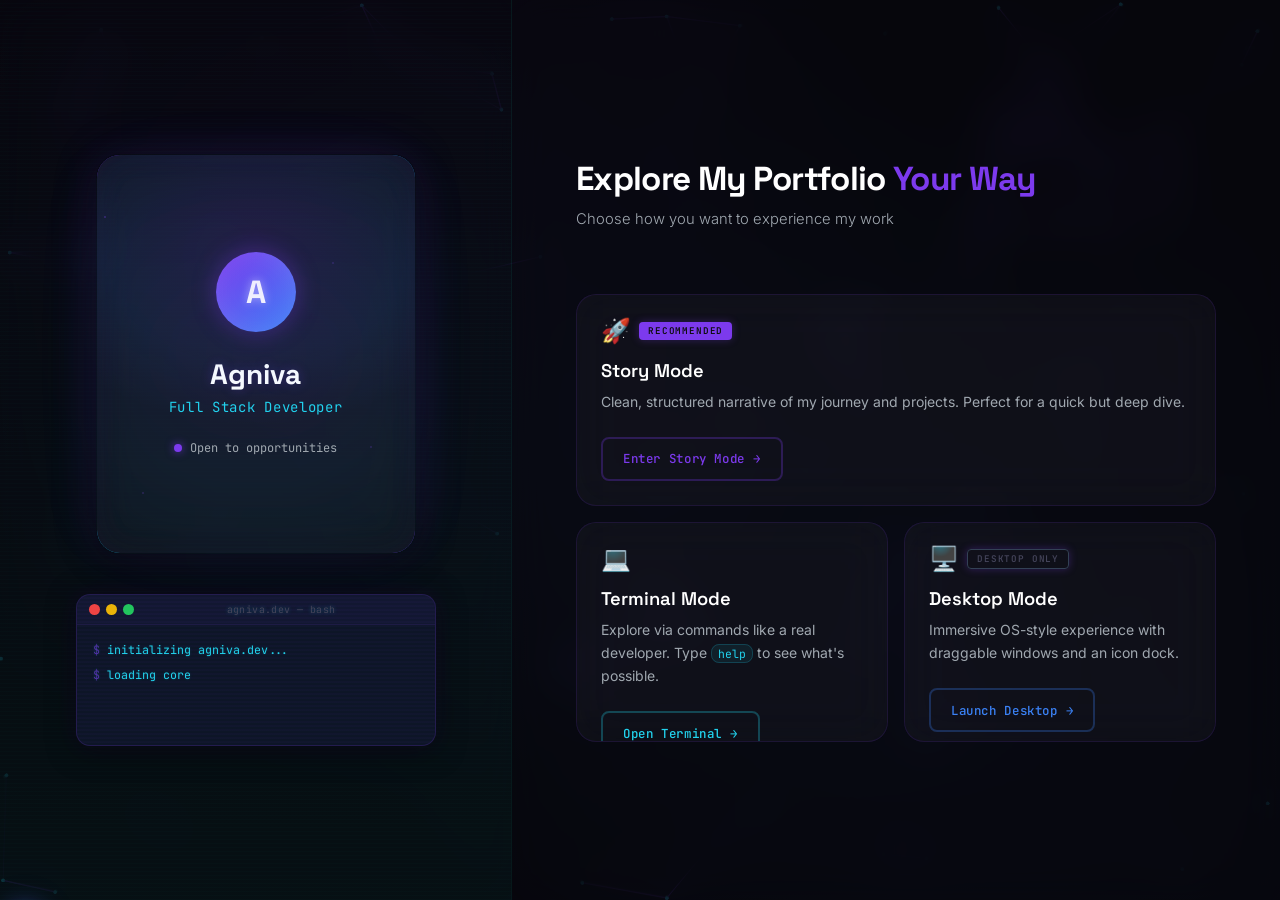
==== index.html @ 2201926d "improvised nexus to v2" ====
<!DOCTYPE html>
<html lang="en">
<head>
  <meta charset="UTF-8" />
  <meta name="viewport" content="width=device-width, initial-scale=1.0" />
  <meta name="description" content="Developer Portfolio — Explore via Story, Terminal, or Desktop mode." />
  <title>Portfolio</title>

  <!-- Google Fonts: Space Grotesk · Inter · JetBrains Mono -->
  <link rel="preconnect" href="https://fonts.googleapis.com" />
  <link rel="preconnect" href="https://fonts.gstatic.com" crossorigin />
  <link
    href="https://fonts.googleapis.com/css2?family=Space+Grotesk:wght@400;500;600;700&family=Inter:wght@300;400;500&family=JetBrains+Mono:wght@300;400;500&display=swap"
    rel="stylesheet"
  />

  <!-- Styles -->
  <link rel="stylesheet" href="style/theme.css" />
  <link rel="stylesheet" href="style/base.css" />

  <!-- Nexus Canvas Styles -->
  <style>
#nexusCanvas {
  position: fixed;
  top: 0;
  left: 0;
  width: 100%;
  height: 100%;

  z-index: 0;
  pointer-events: none;

  opacity: 0.8;
}
    /* Ensure content sits above canvas */
    .split-layout {
      position: relative;
      z-index: 1;
    }
    
    .mode-overlay {
      position: fixed;
      z-index: 9000;
    }
  </style>
</head>
<body>

  <!-- Nexus Particle Network Background -->
  <canvas id="nexusCanvas" aria-hidden="true"></canvas>

  <!-- ================================================
       MAIN SPLIT LAYOUT
       ================================================ -->
  <main class="split-layout" id="landingPage">

    <!-- ============================================
         LEFT PANEL — Identity System
         ============================================ -->
    <section class="panel panel--left" aria-label="Developer identity panel">

      <!-- CRT scan-line overlay -->
      <div class="scan-line" aria-hidden="true"></div>

      <!-- ── Quantum Identity Badge ─────────────── -->
      <div class="quantum-badge-container" id="identityBadgeContainer">
        <div class="energy-aura" aria-hidden="true"></div>
        <div class="quantum-particles" aria-hidden="true">
          <div class="particle"></div>
          <div class="particle"></div>
          <div class="particle"></div>
          <div class="particle"></div>
        </div>
        
        <article class="quantum-badge" id="identityBadge" aria-label="Agniva — AI Developer identity">
          <!-- Front side of badge -->
          <div class="badge-face badge-face--front" id="badgeFront">
            <!-- Avatar/Initials -->
            <div class="badge-avatar">
              <span class="avatar-text">A</span>
            </div>
            
            <!-- Name and Role -->
            <div class="badge-identity">
              <h1 class="badge-name" id="badgeName">Agniva</h1>
              <p class="badge-role">AI Developer</p>
            </div>
            
            <!-- Status -->
            <div class="badge-status">
              <span class="status-dot" aria-hidden="true"></span>
              <span class="status-text" id="badgeStatus">Open to opportunities</span>
            </div>
          </div>
          
          <!-- Back side of badge -->
          <div class="badge-face badge-face--back" id="badgeBack">
            <div class="badge-stats">
              <div class="stat-item">
                <span class="stat-label">Projects</span>
                <span class="stat-value">3+</span>
              </div>
              <div class="stat-item">
                <span class="stat-label">Skills</span>
                <span class="stat-value">AI / Web / Systems</span>
              </div>
              <div class="stat-item">
                <span class="stat-label">Mode</span>
                <span class="stat-value">Adaptive</span>
              </div>
            </div>
          </div>
        </article>
      </div>

      <!-- ── Terminal Boot Sequence ─────────────── -->
      <div
        class="terminal-boot"
        id="terminalBoot"
        role="log"
        aria-label="System initialization sequence"
        aria-live="polite"
      >
        <div class="terminal-header" aria-hidden="true">
          <span class="term-dot term-dot--red"></span>
          <span class="term-dot term-dot--yellow"></span>
          <span class="term-dot term-dot--green"></span>
          <span class="term-title" id="termTitle">dev.dev — bash</span>
        </div>
        <div class="terminal-body" id="terminalBody"></div>
      </div>

    </section><!-- /.panel--left -->


    <!-- ============================================
         RIGHT PANEL — Mode Selection
         ============================================ -->
    <section class="panel panel--right" aria-label="Portfolio mode selection">

      <div class="mode-panel">

        <!-- Header -->
        <header class="mode-header">
          <h2 class="mode-heading">
            Explore My Portfolio <em class="accent">Your Way</em>
          </h2>
          <p class="mode-subtext">Choose how you want to experience my work</p>
        </header>

        <!-- ── Mode Cards ──────────────────────── -->
        <div class="mode-cards" role="group" aria-label="Portfolio experience modes">

          <!-- STORY MODE -->
          <article
            class="mode-card mode-card--story"
            id="cardStory"
            data-mode="story"
            tabindex="0"
            role="button"
            aria-label="Story Mode — Recommended"
          >
            <div class="card-glow"  aria-hidden="true"></div>
            <div class="card-sweep" aria-hidden="true"></div>
            <div class="card-content">
              <div class="card-top">
                <span class="card-icon" aria-hidden="true">🚀</span>
                <span class="card-badge">Recommended</span>
              </div>
              <h3 class="card-title">Story Mode</h3>
              <p class="card-desc">
                Clean, structured narrative of my journey and projects.
                Perfect for a quick but deep dive.
              </p>
              <button
                class="card-cta"
                onclick="switchMode('story')"
                aria-label="Enter Story Mode"
              >
                Enter Story Mode
                <span class="cta-arrow" aria-hidden="true">→</span>
              </button>
            </div>
          </article>

          <!-- TERMINAL MODE -->
          <article
            class="mode-card mode-card--terminal"
            id="cardTerminal"
            data-mode="terminal"
            tabindex="0"
            role="button"
            aria-label="Terminal Mode"
          >
            <div class="card-glow"  aria-hidden="true"></div>
            <div class="card-sweep" aria-hidden="true"></div>
            <div class="card-content">
              <div class="card-top">
                <span class="card-icon" aria-hidden="true">💻</span>
              </div>
              <h3 class="card-title">Terminal Mode</h3>
              <p class="card-desc">
                Explore via commands like a real developer.
                Type <code>help</code> to see what's possible.
              </p>
              <button
                class="card-cta"
                onclick="switchMode('terminal')"
                aria-label="Open Terminal Mode"
              >
                Open Terminal
                <span class="cta-arrow" aria-hidden="true">→</span>
              </button>
            </div>
          </article>

          <!-- DESKTOP MODE -->
          <article
            class="mode-card mode-card--desktop"
            id="cardDesktop"
            data-mode="desktop"
            tabindex="0"
            role="button"
            aria-label="Desktop Mode — large screens only"
          >
            <div class="card-glow"  aria-hidden="true"></div>
            <div class="card-sweep" aria-hidden="true"></div>
            <div class="card-content">
              <div class="card-top">
                <span class="card-icon" aria-hidden="true">🖥️</span>
                <span class="card-badge card-badge--muted">Desktop Only</span>
              </div>
              <h3 class="card-title">Desktop Mode</h3>
              <p class="card-desc">
                Immersive OS-style experience with draggable windows
                and an icon dock.
              </p>
              <button
                class="card-cta"
                onclick="switchMode('desktop')"
                aria-label="Launch Desktop Mode — requires a large screen"
              >
                Launch Desktop
                <span class="cta-arrow" aria-hidden="true">→</span>
              </button>
            </div>
          </article>

        </div><!-- /.mode-cards -->

      </div><!-- /.mode-panel -->

    </section><!-- /.panel--right -->

  </main><!-- /.split-layout -->


  <!-- ================================================
       MODE TRANSITION OVERLAY
       ================================================ -->
  <div class="mode-overlay" id="modeOverlay" aria-hidden="true" role="status">
    <p class="mode-overlay__text" id="modeOverlayText"></p>
    <span class="mode-overlay__cursor" aria-hidden="true"></span>
  </div>


  <script src="js/main.js" type="module"></script>
  <script src="js/quantum-interactions.js"></script>
  <script src="js/nexus-background.js"></script>
</body>
</html>
---- style/theme.css ----
/* =============================================================
   THEME.CSS — CSS Custom Properties (Design Tokens)
   ============================================================= */

:root {

  /* ── Colors ─────────────────────────────────────────────── */
  --clr-bg:            #0d0d0d;
  --clr-bg-panel-l:    #0f0f0f;
  --clr-bg-panel-r:    #0d0d0d;
  --clr-bg-card:       rgba(255, 255, 255, 0.03);
  --clr-bg-card-hover: rgba(255, 255, 255, 0.06);
  --clr-bg-terminal:   rgba(0, 0, 0, 0.72);

  /* Accent – violet-blue-cyan theme */
  --clr-accent:        #7C3AED;
  --clr-accent-dim:    rgba(124, 58, 237, 0.55);
  --clr-accent-glow:   rgba(124, 58, 237, 0.10);
  --clr-accent-blue:   #3B82F6;
  --clr-accent-cyan:   #22D3EE;

  /* Status violet */
  --clr-status:        #7C3AED;
  --clr-status-glow:   rgba(124, 58, 237, 0.70);

  /* Borders */
  --clr-border:        rgba(124, 58, 237, 0.13);
  --clr-border-hover:  rgba(124, 58, 237, 0.45);
  --clr-border-active: rgba(124, 58, 237, 0.85);
  --clr-border-muted:  rgba(255, 255, 255, 0.09);

  /* Text */
  --clr-text-primary:   #f0f0f0;
  --clr-text-secondary: #7a7a8c;
  --clr-text-muted:     #44445a;
  --clr-text-terminal:  #22D3EE;

  /* ── Typography ─────────────────────────────────────────── */
  --font-heading: 'Space Grotesk', sans-serif;
  --font-body:    'Inter', sans-serif;
  --font-mono:    'JetBrains Mono', monospace;

  /* ── Spacing scale ──────────────────────────────────────── */
  --sp-2xs: 0.25rem;   /*  4px */
  --sp-xs:  0.375rem;  /*  6px */
  --sp-sm:  0.5rem;    /*  8px */
  --sp-md:  1rem;      /* 16px */
  --sp-lg:  1.5rem;    /* 24px */
  --sp-xl:  2rem;      /* 32px */
  --sp-2xl: 3rem;      /* 48px */

  /* ── Radius ─────────────────────────────────────────────── */
  --r-sm:  6px;
  --r-md:  12px;
  --r-lg:  18px;
  --r-xl:  26px;

  /* ── Transitions ────────────────────────────────────────── */
  --tr-fast:   150ms ease;
  --tr-base:   250ms ease;
  --tr-slow:   400ms ease-out;

  /* ── Glass (backdrop-filter card) ──────────────────────── */
  --glass-bg:     rgba(255, 255, 255, 0.035);
  --glass-blur:   blur(18px);
  --glass-border: 1px solid var(--clr-border);
  --glass-shadow: 0 8px 36px rgba(0, 0, 0, 0.45);

  /* ── Glow shadows ───────────────────────────────────────── */
  --glow-sm:    0 0 14px rgba(124, 58, 237, 0.18);
  --glow-md:    0 0 28px rgba(124, 58, 237, 0.22);
  --glow-lg:    0 0 48px rgba(124, 58, 237, 0.30);
  --glow-card:  0 8px 36px rgba(0, 0, 0, 0.55),
                0 0 24px rgba(124, 58, 237, 0.12);
}
---- style/base.css ----
/* =============================================================
   BASE.CSS — Reset · Layout · Components · Animations
   ============================================================= */


/* ── 1. Reset ────────────────────────────────────────────────── */
*, *::before, *::after {
  box-sizing: border-box;
  margin: 0;
  padding: 0;
  /* Modern Cinematic Palette - Violet-Blue-Cyan */
  --clr-bg: #0a0e1a;
  --clr-violet: #7C3AED;
  --clr-blue: #3B82F6;
  --clr-cyan: #22D3EE;
  --clr-purple: #8B5CF6;
  --clr-orange: #f59e0b;
  --clr-text-primary: #fff;
  --clr-text-secondary: #a0a8b0;
  --clr-accent: var(--clr-violet);
  --clr-accent-blue: var(--clr-blue);
  --clr-accent-cyan: var(--clr-cyan);
  --clr-accent-purple: var(--clr-purple);
  --clr-accent-orange: var(--clr-orange);
  --clr-bg-panel-l: #0f172a;
  --clr-bg-panel-r: #0e1724;
  --clr-bg-card: #1e293b;
  --clr-bg-card-hover: #334155;
  --clr-border: rgba(124,58,237,0.13);
  --clr-border-hover: var(--clr-violet);
  --clr-border-active: var(--clr-blue);
  --clr-border-muted: #334155;
  --glass-bg: rgba(30,41,59,0.82);
  --glass-blur: blur(18px);
  --glass-shadow: 0 4px 32px rgba(0,0,0,0.32);
  --glow-card: 0 0 24px var(--clr-violet, #7C3AED);
  --glow-lg: 0 0 48px var(--clr-blue, #3B82F6);
  --sp-xl: 2.5rem;
  --sp-2xl: 4rem;
  --sp-lg: 1.5rem;
  --sp-md: 1rem;
  --sp-sm: 0.5rem;
  --r-xl: 32px;
  --r-lg: 22px;
  --r-md: 14px;
  --r-sm: 8px;
  --tr-base: 0.38s cubic-bezier(.77,0,.18,1);
  --tr-fast: 0.22s cubic-bezier(.77,0,.18,1);
  --tr-slow: 0.55s cubic-bezier(.77,0,.18,1);
}

html {
  font-size: 16px;
  scroll-behavior: smooth;
}

body {
  font-family: var(--font-body);
  background: #050505;
  color: var(--clr-text-primary);
  min-height: 100vh;
  overflow-y: auto;
  position: relative;
}

body::after {
  /* Subtle radial glow spots - violet and blue */
  content: '';
  position: fixed;
  inset: 0;
  z-index: 0;
  pointer-events: none;
  background:
    radial-gradient(circle at 25% 25%, rgba(124, 58, 237, 0.08) 0%, transparent 50%),
    radial-gradient(circle at 75% 75%, rgba(59, 130, 246, 0.06) 0%, transparent 50%),
    radial-gradient(circle at 50% 50%, rgba(34, 211, 238, 0.04) 0%, transparent 60%);
  opacity: 1;
}

@keyframes bg-blobs-move {
  0%   { background-position: 30% 70%, 80% 20%, 60% 90%; }
  100% { background-position: 40% 60%, 70% 30%, 50% 80%; }
}

#nexusCanvas {
  position: fixed;
  top: 0;
  left: 0;
  width: 100%;
  height: 100%;
  
  z-index: -1;   /* 🔥 THIS IS THE FIX */
  pointer-events: none;
}
    /* Microinteractions: glow/underline sweep */
/* Microinteractions: glow/underline sweep */
a, .card-cta, button, .project-card, .timeline-card, .tech-chip, .skill-item {
  transition: box-shadow var(--tr-base), transform var(--tr-base), border-color var(--tr-base), background var(--tr-base), color var(--tr-base), text-decoration-color var(--tr-base);
}
a, .card-cta {
  position: relative;
  overflow: hidden;
}
a::after, .card-cta::after {
  content: '';
  position: absolute;
  left: 0; bottom: 0; width: 100%; height: 2px;
  background: linear-gradient(90deg, var(--clr-violet), var(--clr-blue), var(--clr-cyan));
  transform: scaleX(0);
  transition: transform var(--tr-fast);
}
a:hover::after, .card-cta:hover::after {
  transform: scaleX(1);
}

/* Skills grid and chip (user request) */
.skills-grid {
  display: flex;
  flex-wrap: wrap;
  gap: 10px;
  max-height: 45vh;
  overflow: hidden;
}
.skill-chip {
  padding: 6px 12px;
  border-radius: 999px;
  background: rgba(124,58,237,0.08);
  border: 1px solid rgba(124,58,237,0.2);
  font-size: 12px;
  transition: all 0.3s ease;
}
.skill-chip:hover {
  background: rgba(124,58,237,0.2);
  transform: translateY(-2px);
}
body::before {
  content: '';
  position: fixed;
  inset: 0;
  z-index: 0;
  pointer-events: none;
  background-image: url("data:image/svg+xml,%3Csvg xmlns='http://www.w3.org/2000/svg' width='200' height='200'%3E%3Cfilter id='n'%3E%3CfeTurbulence type='fractalNoise' baseFrequency='0.75' numOctaves='4' stitchTiles='stitch'/%3E%3C/filter%3E%3Crect width='200' height='200' filter='url(%23n)' opacity='1'/%3E%3C/svg%3E");
  opacity: 0.02;
  background-size: 180px 180px;
}

button {
  font-family: inherit;
  cursor: pointer;
  border: none;
  background: none;
}

code {
  font-family: var(--font-mono);
}


/* ── 2. Split Layout ─────────────────────────────────────────── */
.split-layout {
  display: flex;
  width: 100vw;
  height: 100vh;
  overflow: hidden;

  /* Page-load fade-in */
  opacity: 0;
  animation: anim-layout-in var(--tr-slow) forwards 0.05s;
}

/* ── Shared panel base ── */
.panel {
  position: relative;
  overflow: hidden;
}


/* ── 3. LEFT PANEL ───────────────────────────────────────────── */
.panel--left {
  width: 40%;
  min-width: 300px;
  background: var(--clr-bg-panel-l);
  border-right: 1px solid rgba(0, 255, 204, 0.07);

  /* Layered depth: mid-glow + edge accent + subtle floor */
  background-image:
    radial-gradient(ellipse 80% 55% at 50% 0%,
      rgba(0, 255, 204, 0.055) 0%,
      transparent 65%),
    radial-gradient(ellipse 50% 35% at 10% 100%,
      rgba(0, 229, 255, 0.035) 0%,
      transparent 60%),
    radial-gradient(ellipse 40% 30% at 90% 55%,
      rgba(0, 255, 136, 0.025) 0%,
      transparent 55%);

  display: flex;
  flex-direction: column;
  justify-content: center;
  align-items: center;
  gap: var(--sp-xl);
  padding: var(--sp-xl);

  /* 3D perspective context for card tilt */
  perspective: 900px;

  /* Slide-up on load */
  transform: translateY(16px);
  animation:
    anim-layout-in var(--tr-slow) forwards 0.05s,
    anim-panel-up  0.5s ease-out forwards 0.1s;
}


/* ── 4. Scan-line effect ──────────────────────────────────────── */
.scan-line {
  position: absolute;
  inset: 0;
  pointer-events: none;
  z-index: 0;
  /* Static fine horizontal lines */
  background: repeating-linear-gradient(
    to bottom,
    transparent            0px,
    transparent            3px,
    rgba(0,255,204,0.012)  3px,
    rgba(0,255,204,0.012)  4px
  );
  /* A single bright sweep line */
  background-image:
    repeating-linear-gradient(
      to bottom,
      transparent 0px,
      transparent 3px,
      rgba(0,255,204,0.012) 3px,
      rgba(0,255,204,0.012) 4px
    ),
    linear-gradient(
      to bottom,
      transparent 0%,
      rgba(0, 255, 204, 0.04) 50%,
      transparent 100%
    );
  background-size: 100% 4px, 100% 200%;
  animation: anim-scan 7s linear infinite;
}


/* ── 5. Quantum Identity Badge ────────────────────────────────────── */
.quantum-badge-container {
  position: relative;
  z-index: 1;
  width: 100%;
  max-width: 320px;
  height: 400px;
  perspective: 1000px;
  
  /* Smooth floating motion */
  animation: quantum-float 8s ease-in-out infinite;
}

@keyframes quantum-float {
  0%, 100% { 
    transform: translateY(0px) rotateZ(0deg); 
  }
  25% { 
    transform: translateY(-12px) rotateZ(1deg); 
  }
  75% { 
    transform: translateY(-8px) rotateZ(-1deg); 
  }
}

.quantum-badge {
  position: relative;
  width: 100%;
  height: 100%;
  transform-style: preserve-3d;
  transition: transform 0.4s cubic-bezier(0.4, 0, 0.2, 1);
  cursor: pointer;
}

.quantum-badge:hover {
  transform: translateY(-6px) scale(1.03);
}

.quantum-badge.flipped {
  transform: rotateY(180deg);
}

/* Energy aura effect */
.energy-aura {
  position: absolute;
  inset: -20px;
  border-radius: inherit;
  background: radial-gradient(
    ellipse 120% 80% at 50% 50%,
    rgba(124, 58, 237, 0.08) 0%,
    rgba(59, 130, 246, 0.05) 40%,
    transparent 70%
  );
  pointer-events: none;
  animation: aura-pulse 4s ease-in-out infinite;
  filter: blur(20px);
}

@keyframes aura-pulse {
  0%, 100% { opacity: 0.6; transform: scale(1); }
  50% { opacity: 1; transform: scale(1.05); }
}

/* Floating particles */
.quantum-particles {
  position: absolute;
  inset: -30px;
  pointer-events: none;
  overflow: visible;
}

.particle {
  position: absolute;
  width: 2px;
  height: 2px;
  background: rgba(124, 58, 237, 0.6);
  border-radius: 50%;
  animation: orbit 20s linear infinite;
}

.particle:nth-child(1) { top: 20%; left: 10%; animation-delay: 0s; }
.particle:nth-child(2) { top: 70%; left: 80%; animation-delay: 5s; }
.particle:nth-child(3) { top: 30%; left: 70%; animation-delay: 10s; }
.particle:nth-child(4) { top: 80%; left: 20%; animation-delay: 15s; }

@keyframes orbit {
  0% { transform: rotate(0deg) translateX(40px) rotate(0deg); }
  100% { transform: rotate(360deg) translateX(40px) rotate(-360deg); }
}

/* Badge faces */
.badge-face {
  position: absolute;
  width: 100%;
  height: 100%;
  backface-visibility: hidden;
  border-radius: 24px;
  background: rgba(255, 255, 255, 0.03);
  backdrop-filter: blur(20px);
  -webkit-backdrop-filter: blur(20px);
  border: 1px solid transparent;
  background-clip: padding-box;
  box-shadow: 
    0 8px 32px rgba(0, 0, 0, 0.4),
    0 0 48px rgba(124, 58, 237, 0.15),
    inset 0 0 32px rgba(124, 58, 237, 0.05);
  display: flex;
  flex-direction: column;
  align-items: center;
  justify-content: center;
  padding: var(--sp-xl);
  overflow: hidden;
}

.badge-face--back {
  transform: rotateY(180deg);
}

/* Gradient border effect */
.badge-face::before {
  content: '';
  position: absolute;
  inset: -1px;
  border-radius: inherit;
  padding: 1px;
  background: linear-gradient(
    135deg,
    var(--clr-violet),
    var(--clr-blue),
    var(--clr-cyan),
    var(--clr-violet)
  );
  -webkit-mask: linear-gradient(#fff 0 0) content-box, linear-gradient(#fff 0 0);
  -webkit-mask-composite: xor;
  mask: linear-gradient(#fff 0 0) content-box, linear-gradient(#fff 0 0);
  mask-composite: exclude;
  opacity: 0.8;
}

/* Soft inner gradient glow */
.badge-face::after {
  content: '';
  position: absolute;
  inset: 0;
  border-radius: inherit;
  background: radial-gradient(
    ellipse 100% 60% at 50% 20%,
    rgba(124, 58, 237, 0.12) 0%,
    rgba(59, 130, 246, 0.08) 50%,
    transparent 80%
  );
  pointer-events: none;
}

/* Avatar */
.badge-avatar {
  width: 80px;
  height: 80px;
  border-radius: 50%;
  background: linear-gradient(
    135deg,
    var(--clr-violet),
    var(--clr-blue)
  );
  display: flex;
  align-items: center;
  justify-content: center;
  margin-bottom: var(--sp-lg);
  box-shadow: 
    0 0 24px rgba(124, 58, 237, 0.4),
    inset 0 0 24px rgba(255, 255, 255, 0.1);
}

.avatar-text {
  font-family: var(--font-heading);
  font-size: 2rem;
  font-weight: 700;
  color: white;
  text-shadow: 0 0 8px rgba(255, 255, 255, 0.5);
}

/* Identity info */
.badge-identity {
  text-align: center;
  margin-bottom: var(--sp-lg);
}

.badge-name {
  font-family: var(--font-heading);
  font-size: 1.75rem;
  font-weight: 700;
  color: var(--clr-text-primary);
  margin-bottom: var(--sp-xs);
  text-shadow: 0 0 12px rgba(124, 58, 237, 0.3);
}

.badge-role {
  font-family: var(--font-mono);
  font-size: 0.875rem;
  color: var(--clr-accent-cyan);
  letter-spacing: 0.05em;
}

/* Status */
.badge-status {
  display: flex;
  align-items: center;
  gap: var(--sp-sm);
  font-family: var(--font-mono);
  font-size: 0.75rem;
  color: var(--clr-text-secondary);
}

.badge-status .status-dot {
  width: 8px;
  height: 8px;
  border-radius: 50%;
  background: var(--clr-status);
  box-shadow: 0 0 8px var(--clr-status-glow);
  animation: anim-pulse 2.2s ease-in-out infinite;
  flex-shrink: 0;
}

/* Back side stats */
.badge-stats {
  width: 100%;
  display: flex;
  flex-direction: column;
  gap: var(--sp-lg);
}

.stat-item {
  display: flex;
  justify-content: space-between;
  align-items: center;
  padding: var(--sp-sm) var(--sp-md);
  background: rgba(124, 58, 237, 0.05);
  border-radius: var(--r-md);
  border: 1px solid rgba(124, 58, 237, 0.1);
}

.stat-label {
  font-family: var(--font-mono);
  font-size: 0.75rem;
  color: var(--clr-text-secondary);
  text-transform: uppercase;
  letter-spacing: 0.05em;
}

.stat-value {
  font-family: var(--font-heading);
  font-size: 0.875rem;
  font-weight: 600;
  color: var(--clr-accent-cyan);
}


/* ── 6. Terminal Boot ─────────────────────────────────────────── */
.terminal-boot {
  position: relative;
  z-index: 1;
  width: 100%;
  max-width: 360px;
  background: rgba(15, 23, 42, 0.9);
  backdrop-filter: blur(12px);
  -webkit-backdrop-filter: blur(12px);
  border: 1px solid rgba(124, 58, 237, 0.2);
  border-radius: var(--r-md);
  overflow: hidden;
  box-shadow: 
    0 4px 28px rgba(0, 0, 0, 0.55),
    0 0 24px rgba(124, 58, 237, 0.1);

  /* Delayed appearance */
  opacity: 0;
  animation: anim-fade-up 0.35s ease forwards 0.85s;
}

/* Scanline overlay effect */
.terminal-boot::before {
  content: '';
  position: absolute;
  inset: 0;
  pointer-events: none;
  background: repeating-linear-gradient(
    to bottom,
    transparent 0px,
    transparent 2px,
    rgba(124, 58, 237, 0.03) 2px,
    rgba(124, 58, 237, 0.03) 4px
  );
  z-index: 1;
}

/* macOS-style title bar */
.terminal-header {
  display: flex;
  align-items: center;
  gap: 6px;
  padding: 8px 12px;
  background: rgba(124, 58, 237, 0.05);
  border-bottom: 1px solid rgba(124, 58, 237, 0.1);
  position: relative;
  z-index: 2;
}

.term-dot {
  width: 11px;
  height: 11px;
  border-radius: 50%;
  flex-shrink: 0;
}

.term-dot--red    { background: #ef4444; }
.term-dot--yellow { background: #eab308; }
.term-dot--green  { background: #22c55e; }

.term-title {
  margin-left: auto;
  margin-right: auto;
  font-family: var(--font-mono);
  font-size: 0.62rem;
  color: var(--clr-accent-cyan);
  letter-spacing: 0.04em;
  text-shadow: 0 0 4px rgba(34, 211, 238, 0.3);
}

/* Terminal text area */
.terminal-body {
  padding: var(--sp-md) var(--sp-md) var(--sp-sm);
  min-height: 120px;
  max-height: 164px;
  overflow: hidden;
  display: flex;
  flex-direction: column;
  gap: 5px;
  position: relative;
  z-index: 2;
}

.terminal-line {
  font-family: var(--font-mono);
  font-size: 0.73rem;
  line-height: 1.7;
  color: var(--clr-text-terminal);
  white-space: pre;
  opacity: 0;
  animation: anim-line-in 0.08s ease forwards;
  text-shadow: 0 0 3px rgba(34, 211, 238, 0.2);
}

.terminal-line--prompt::before {
  content: '$ ';
  color: rgba(124, 58, 237, 0.6);
}

.terminal-line--success {
  color: #22c55e;
  letter-spacing: 0.01em;
  text-shadow: 0 0 3px rgba(34, 211, 238, 0.3);
}
.terminal-line--info    { 
  color: var(--clr-text-secondary);
  text-shadow: 0 0 3px rgba(124, 58, 237, 0.2);
}

/* Block cursor — with subtle flicker */
.terminal-cursor {
  display: inline-block;
  width: 7px;
  height: 0.88em;
  background: linear-gradient(
    to bottom,
    var(--clr-violet),
    var(--clr-cyan)
  );
  vertical-align: text-bottom;
  animation: anim-cursor-flicker 1.1s step-end infinite;
  box-shadow: 0 0 6px rgba(124, 58, 237, 0.4);
}


/* ── 7. RIGHT PANEL ──────────────────────────────────────────── */
.panel--right {
  width: 60%;
  background: var(--clr-bg-panel-r);
  /* Dot-grid + depth glow clouds */
  background-image:
    radial-gradient(
      circle,
      rgba(0, 255, 204, 0.045) 1px,
      transparent 1px
    ),
    radial-gradient(
      ellipse 70% 60% at 80% 20%,
      rgba(0, 229, 255, 0.04) 0%,
      transparent 60%
    ),
    radial-gradient(
      ellipse 50% 45% at 20% 85%,
      rgba(0, 255, 204, 0.03) 0%,
      transparent 55%
    );
  background-size: 26px 26px, 100% 100%, 100% 100%;

  display: flex;
  align-items: center;
  justify-content: center;
  padding: var(--sp-2xl) var(--sp-xl);
  overflow-y: auto;

  /* Staggered fade in */
  opacity: 0;
  animation: anim-layout-in 0.45s ease forwards 0.35s;
}


/* ── 8. Mode Panel ───────────────────────────────────────────── */
.mode-panel {
  width: 100%;
  max-width: 640px;
}

.mode-header {
  margin-bottom: var(--sp-2xl);
}

.mode-heading {
  font-family: var(--font-heading);
  font-size: clamp(1.5rem, 2.6vw, 2.1rem);
  font-weight: 700;
  letter-spacing: -0.02em;
  line-height: 1.25;
  margin-bottom: var(--sp-sm);
}

.mode-heading em,
.accent {
  font-style: normal;
  color: var(--clr-accent);
}

.mode-subtext {
  font-size: 0.925rem;
  color: var(--clr-text-secondary);
  font-weight: 300;
  line-height: 1.5;
}


/* ── 9. Mode Cards ───────────────────────────────────────────── */
.mode-cards {
  display: grid;
  grid-template-columns: 1fr;
  grid-template-rows: auto 1fr 1fr;
  gap: var(--sp-md);
  max-height: 520px;
  align-content: start;
}

/* Story Mode spans full width */
.mode-card--story {
  grid-column: 1;
  grid-row: 1;
}

/* Terminal and Desktop are equal size below */
.mode-card--terminal {
  grid-column: 1;
  grid-row: 2;
}

.mode-card--desktop {
  grid-column: 1;
  grid-row: 3;
}

/* For larger screens, create 2x2 layout with Story Mode wide */
@media (min-width: 768px) {
  .mode-cards {
    grid-template-columns: 1fr 1fr;
    grid-template-rows: auto 1fr;
    gap: var(--sp-md);
  }
  
  .mode-card--story {
    grid-column: 1 / -1; /* Span both columns */
    grid-row: 1;
  }
  
  .mode-card--terminal {
    grid-column: 1;
    grid-row: 2;
  }
  
  .mode-card--desktop {
    grid-column: 2;
    grid-row: 2;
  }
}

.mode-card {
  position: relative;
  background: rgba(255, 255, 255, 0.03);
  backdrop-filter: blur(20px);
  -webkit-backdrop-filter: blur(20px);
  border: 1px solid var(--clr-border);
  border-radius: 20px;
  padding: var(--sp-lg);
  cursor: pointer;
  overflow: hidden;
  outline: none;
  max-height: 220px;
  transition:
    transform     var(--tr-base),
    box-shadow    var(--tr-base),
    border-color  var(--tr-base),
    background    var(--tr-base),
    opacity       var(--tr-base);
}

.mode-card:hover,
.mode-card:focus-visible {
  transform: translateY(-6px) scale(1.02);
  border-color: var(--clr-border-hover);
  background: var(--clr-bg-card-hover);
  box-shadow: 
    0 0 32px rgba(124, 58, 237, 0.25),
    0 0 64px rgba(59, 130, 246, 0.15),
    0 8px 32px rgba(0, 0, 0, 0.3);
}

.mode-card:focus-visible {
  outline: 2px solid var(--clr-accent);
  outline-offset: 3px;
}

/* Card dimming when hovering another card */
.mode-cards:hover .mode-card:not(:hover) {
  opacity: 0.6;
  transform: scale(0.98);
}

/* Selected state */
.mode-card.is-selected {
  border-color: var(--clr-border-active);
  box-shadow: 
    var(--glow-lg), 
    var(--glass-shadow),
    0 0 48px rgba(124, 58, 237, 0.2);
  transform: scale(1.02);
  background: rgba(124, 58, 237, 0.04);
}

/* ── Per-card unique accent colours ── */

/* Story — violet */
.mode-card--story {
  --card-accent:       rgba(124, 58, 237, 1);
  --card-accent-glow:  rgba(124, 58, 237, 0.14);
  --card-accent-dim:   rgba(124, 58, 237, 0.06);
  --card-cta-clr:      var(--clr-violet);
  --card-cta-border:   rgba(124, 58, 237, 0.28);
  --card-cta-hover-bg: rgba(124, 58, 237, 0.09);
}

/* Terminal — cyan */
.mode-card--terminal {
  --card-accent:       rgba(34, 211, 238, 1);
  --card-accent-glow:  rgba(34, 211, 238, 0.14);
  --card-accent-dim:   rgba(34, 211, 238, 0.06);
  --card-cta-clr:      var(--clr-cyan);
  --card-cta-border:   rgba(34, 211, 238, 0.28);
  --card-cta-hover-bg: rgba(34, 211, 238, 0.09);
}

/* Desktop — blue */
.mode-card--desktop {
  --card-accent:       rgba(59, 130, 246, 1);
  --card-accent-glow:  rgba(59, 130, 246, 0.10);
  --card-accent-dim:   rgba(59, 130, 246, 0.04);
  --card-cta-clr:      var(--clr-blue);
  --card-cta-border:   rgba(59, 130, 246, 0.28);
  --card-cta-hover-bg: rgba(59, 130, 246, 0.09);
}

/* Enhanced hover effects with border shimmer */
.mode-card--story:hover,
.mode-card--story:focus-visible,
.mode-card--story.is-selected {
  border-color: rgba(124, 58, 237, 0.6);
  box-shadow: 
    0 0 40px rgba(124, 58, 237, 0.3), 
    0 0 80px rgba(124, 58, 237, 0.15),
    0 8px 32px rgba(0, 0, 0, 0.3);
}

.mode-card--terminal:hover,
.mode-card--terminal:focus-visible,
.mode-card--terminal.is-selected {
  border-color: rgba(34, 211, 238, 0.6);
  box-shadow: 
    0 0 40px rgba(34, 211, 238, 0.3), 
    0 0 80px rgba(34, 211, 238, 0.15),
    0 8px 32px rgba(0, 0, 0, 0.3);
}

.mode-card--desktop:hover,
.mode-card--desktop:focus-visible,
.mode-card--desktop.is-selected {
  border-color: rgba(59, 130, 246, 0.6);
  box-shadow: 
    0 0 40px rgba(59, 130, 246, 0.3), 
    0 0 80px rgba(59, 130, 246, 0.15),
    0 8px 32px rgba(0, 0, 0, 0.3);
}

/* Border shimmer animation */
.mode-card::before {
  content: '';
  position: absolute;
  inset: -1px;
  border-radius: inherit;
  padding: 1px;
  background: linear-gradient(
    90deg,
    transparent,
    rgba(124, 58, 237, 0.4),
    rgba(59, 130, 246, 0.4),
    transparent
  );
  -webkit-mask: linear-gradient(#fff 0 0) content-box, linear-gradient(#fff 0 0);
  -webkit-mask-composite: xor;
  mask: linear-gradient(#fff 0 0) content-box, linear-gradient(#fff 0 0);
  mask-composite: exclude;
  opacity: 0;
  transition: opacity 0.3s ease;
}

.mode-card:hover::before {
  opacity: 1;
  animation: border-shimmer 2s linear infinite;
}

@keyframes border-shimmer {
  0% { background-position: -200% center; }
  100% { background-position: 200% center; }
}

/* Cursor-tracking radial glow — position driven by JS CSS vars */
.card-glow {
  position: absolute;
  inset: 0;
  background: radial-gradient(
    circle 180px at var(--mouse-x, 50%) var(--mouse-y, 50%),
    var(--card-accent-dim) 0%,
    transparent 70%
  );
  pointer-events: none;
  opacity: 0;
  transition: opacity var(--tr-base);
}

.mode-card:hover .card-glow,
.mode-card.is-selected .card-glow {
  opacity: 1;
}

/* Animated sweep on hover - enhanced */
.card-sweep {
  position: absolute;
  top: 0;
  left: -120%;
  width: 55%;
  height: 100%;
  background: linear-gradient(
    90deg,
    transparent,
    rgba(124, 58, 237, 0.08),
    rgba(59, 130, 246, 0.06),
    transparent
  );
  pointer-events: none;
  border-radius: inherit;
}

.mode-card:hover .card-sweep {
  animation: anim-sweep 0.65s ease-out forwards;
}

/* Card inner content */
.card-content {
  position: relative;
  z-index: 1;
}

.card-top {
  display: flex;
  align-items: center;
  gap: var(--sp-sm);
  margin-bottom: var(--sp-md);
}

.card-icon {
  font-size: 1.5rem;
  line-height: 1;
}

.card-badge {
  font-family: var(--font-mono);
  font-size: 0.58rem;
  letter-spacing: 0.09em;
  text-transform: uppercase;
  font-weight: 600;
  color: #0d0d0d;
  background: var(--clr-violet);
  border-radius: 4px;
  padding: 3px 9px;
  box-shadow: 0 0 8px rgba(124, 58, 237, 0.3);
}

.card-badge--muted {
  color: var(--clr-text-muted);
  background: transparent;
  border: 1px solid var(--clr-border-muted);
}

.card-title {
  font-family: var(--font-heading);
  font-size: 1.15rem;
  font-weight: 600;
  color: var(--clr-text-primary);
  margin-bottom: var(--sp-sm);
}

.card-desc {
  font-size: 0.875rem;
  color: var(--clr-text-secondary);
  line-height: 1.65;
  margin-bottom: var(--sp-lg);
}

.card-desc code {
  color: var(--clr-accent-cyan);
  background: rgba(34, 211, 238, 0.08);
  padding: 1px 6px;
  border-radius: var(--r-sm);
  font-size: 0.82em;
  border: 1px solid rgba(34, 211, 238, 0.2);
}

/* Enhanced CTA button with neon outline */
.card-cta {
  display: inline-flex;
  align-items: center;
  gap: var(--sp-sm);
  font-family: var(--font-mono);
  font-size: 0.78rem;
  font-weight: 500;
  letter-spacing: 0.05em;
  color: var(--card-cta-clr, var(--clr-violet));
  border: 2px solid var(--card-cta-border, rgba(124, 58, 237, 0.4));
  border-radius: var(--r-sm);
  padding: 10px 20px;
  min-height: 44px;
  position: relative;
  overflow: hidden;
  transition:
    background    var(--tr-fast),
    border-color  var(--tr-fast),
    box-shadow    var(--tr-fast),
    transform     var(--tr-fast),
    color         var(--tr-fast);
  background: transparent;
}

.card-cta::before {
  content: '';
  position: absolute;
  inset: 0;
  background: linear-gradient(
    90deg,
    transparent,
    rgba(124, 58, 237, 0.1),
    transparent
  );
  transform: translateX(-100%);
  transition: transform 0.6s ease;
}

.card-cta:hover::before {
  transform: translateX(100%);
}

.mode-card:hover .card-cta,
.card-cta:hover {
  background: var(--card-cta-hover-bg, rgba(124, 58, 237, 0.1));
  border-color: var(--card-accent, var(--clr-violet));
  box-shadow: 
    0 0 16px var(--card-accent-glow, rgba(124, 58, 237, 0.3)),
    inset 0 0 12px rgba(124, 58, 237, 0.1),
    0 0 32px rgba(124, 58, 237, 0.2);
  transform: translateY(-2px);
  color: white;
}

.cta-arrow {
  transition: transform var(--tr-fast), color var(--tr-fast);
  display: inline-block;
  font-weight: 600;
}

.card-cta:hover .cta-arrow {
  transform: translateX(8px);
  color: var(--clr-accent-cyan);
}


/* ── 10. Mode Transition Overlay ─────────────────────────────── */
.mode-overlay {
  position: fixed;
  inset: 0;
  background: var(--clr-bg);
  z-index: 9000;
  display: flex;
  align-items: center;
  justify-content: center;
  gap: 8px;
  pointer-events: none;
  opacity: 0;
  transition: opacity 0.22s ease;
}

.panel {
  background: rgba(10, 10, 20, 0.6) !important;
  backdrop-filter: blur(20px);
}

.mode-overlay.is-active {
  opacity: 1;
  pointer-events: all;
}

.mode-overlay__text {
  font-family: var(--font-mono);
  font-size: 0.95rem;
  color: var(--clr-accent);
  letter-spacing: 0.08em;
}

.mode-overlay__cursor {
  display: inline-block;
  width: 9px;
  height: 1.1em;
  background: var(--clr-accent);
  vertical-align: middle;
  animation: anim-cursor 0.85s step-end infinite;
}


/* ── 10b. Terminal title — dynamic via JS ───────────────────── */
#termTitle {
  font-family: var(--font-mono);
  font-size: 0.62rem;
  color: var(--clr-text-muted);
  letter-spacing: 0.04em;
  margin: 0 auto;
}


/* ── 11. Keyframe Animations ─────────────────────────────────── */

/* Page & panel fade-in */
@keyframes anim-layout-in {
  from { opacity: 0; }
  to   { opacity: 1; }
}

/* Left panel slide-up */
@keyframes anim-panel-up {
  from { transform: translateY(16px); opacity: 0; }
  to   { transform: translateY(0);    opacity: 1; }
}

/* Generic fade + lift */
@keyframes anim-fade-up {
  from { opacity: 0; transform: translateY(8px); }
  to   { opacity: 1; transform: translateY(0);   }
}

/* Single line appearing in terminal */
@keyframes anim-line-in {
  from { opacity: 0; }
  to   { opacity: 1; }
}

/* Blinking cursor */
@keyframes anim-cursor {
  0%, 100% { opacity: 1; }
  50%       { opacity: 0; }
}

/* Terminal cursor with flicker */
@keyframes anim-cursor-flicker {
  0%, 45%, 55%, 100% { opacity: 1; }
  50%                { opacity: 0; }
  47%, 53%           { opacity: 0.3; }
}

/* Status dot heartbeat */
@keyframes anim-pulse {
  0%, 100% { box-shadow: 0 0  6px var(--clr-status-glow); }
  50%       { box-shadow: 0 0 14px var(--clr-status-glow); }
}

/* Scan-line movement */
@keyframes anim-scan {
  0%   { background-position: 0 0, 0 -100%; }
  100% { background-position: 0 0, 0  100%; }
}

/* Hover sweep across card */
@keyframes anim-sweep {
  0%   { left: -120%; }
  100% { left:  160%; }
}

/* Subtle text glitch — reduced intensity, rare occurrence */
@keyframes anim-glitch {
  0%,  94%, 100% {
    text-shadow: none;
    transform: none;
  }
  94.5% {
    text-shadow:  1px 0 rgba(0, 255, 204, 0.45),
                 -1px 0 rgba(255, 30, 80, 0.35);
    transform: skewX(-0.8deg);
  }
  95% {
    text-shadow: -1px 0 rgba(0, 255, 204, 0.45),
                  1px 0 rgba(255, 30, 80, 0.35);
    transform: skewX(0.8deg);
  }
  95.5% {
    text-shadow: none;
    transform: none;
  }
}


/* ── 12. Reduced Motion ──────────────────────────────────────── */
@media (prefers-reduced-motion: reduce) {
  *,
  *::before,
  *::after {
    animation-duration:       0.01ms !important;
    animation-iteration-count: 1     !important;
    transition-duration:      0.01ms !important;
  }

  /* Make elements visible immediately */
  .split-layout,
  .panel--left,
  .panel--right,
  .terminal-boot {
    opacity: 1    !important;
    transform: none !important;
  }
}


/* ── 13. Responsive — Tablet & Mobile ────────────────────────── */
@media (max-width: 860px) {
  body { overflow: auto; }

  .split-layout {
    flex-direction: column;
    height: auto;
    min-height: 100vh;
    overflow: auto;
  }

  .panel--left,
  .panel--right {
    width: 100%;
    min-width: unset;
  }

  .panel--left {
    border-right: none;
    border-bottom: 1px solid rgba(0, 255, 204, 0.07);
    padding: var(--sp-2xl) var(--sp-lg) var(--sp-xl);
    justify-content: flex-start;
    align-items: center;
  }

  .panel--right {
    padding: var(--sp-xl) var(--sp-lg) var(--sp-2xl);
    align-items: flex-start;
  }

  .mode-panel {
    max-width: 100%;
  }

  /* Hide Desktop Mode card on small screens */
  .mode-card--desktop {
    display: none;
  }
}

@media (max-width: 480px) {
  .panel--left,
  .panel--right {
    padding-left: var(--sp-md);
    padding-right: var(--sp-md);
  }

  .mode-card {
    padding: var(--sp-lg);
  }

  .identity-card {
    padding: var(--sp-lg);
  }
}
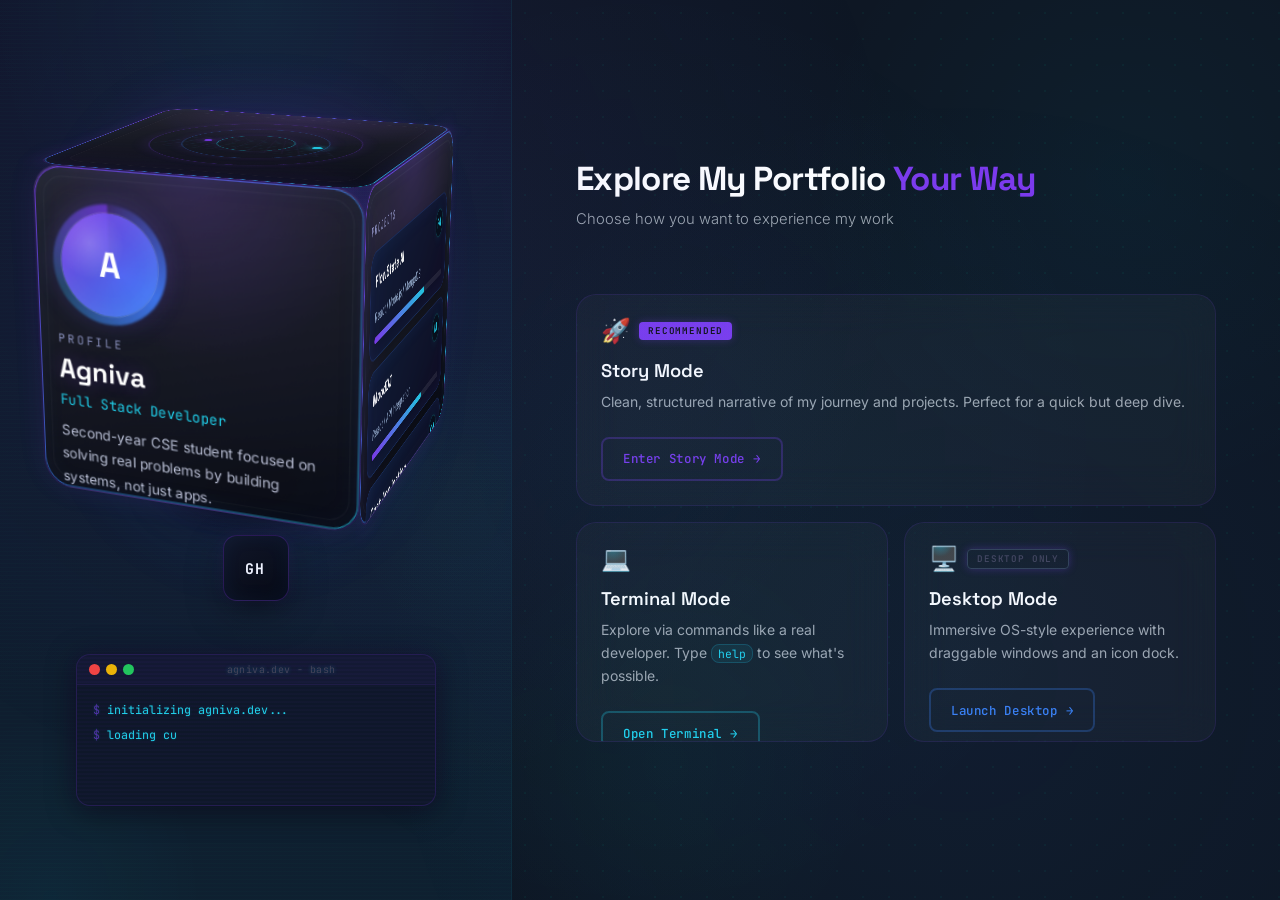
==== commit 6264ad0c: "cube v1" ====
--- a/index.html
+++ b/index.html
@@ -3,10 +3,9 @@
 <head>
   <meta charset="UTF-8" />
   <meta name="viewport" content="width=device-width, initial-scale=1.0" />
-  <meta name="description" content="Developer Portfolio — Explore via Story, Terminal, or Desktop mode." />
+  <meta name="description" content="Developer Portfolio - Explore via Story, Terminal, or Desktop mode." />
   <title>Portfolio</title>
 
-  <!-- Google Fonts: Space Grotesk · Inter · JetBrains Mono -->
   <link rel="preconnect" href="https://fonts.googleapis.com" />
   <link rel="preconnect" href="https://fonts.gstatic.com" crossorigin />
   <link
@@ -14,106 +13,137 @@
     rel="stylesheet"
   />
 
-  <!-- Styles -->
   <link rel="stylesheet" href="style/theme.css" />
   <link rel="stylesheet" href="style/base.css" />
-
-  <!-- Nexus Canvas Styles -->
-  <style>
-#nexusCanvas {
-  position: fixed;
-  top: 0;
-  left: 0;
-  width: 100%;
-  height: 100%;
-
-  z-index: 0;
-  pointer-events: none;
-
-  opacity: 0.8;
-}
-    /* Ensure content sits above canvas */
-    .split-layout {
-      position: relative;
-      z-index: 1;
-    }
-    
-    .mode-overlay {
-      position: fixed;
-      z-index: 9000;
-    }
-  </style>
 </head>
 <body>
 
-  <!-- Nexus Particle Network Background -->
+  <!-- ═══════════════════════════════════════════════════════
+       NEXUS PARTICLE BACKGROUND — fixed, behind everything
+  ═══════════════════════════════════════════════════════ -->
   <canvas id="nexusCanvas" aria-hidden="true"></canvas>
 
-  <!-- ================================================
+  <!-- ═══════════════════════════════════════════════════════
        MAIN SPLIT LAYOUT
-       ================================================ -->
+  ═══════════════════════════════════════════════════════ -->
   <main class="split-layout" id="landingPage">
 
-    <!-- ============================================
-         LEFT PANEL — Identity System
-         ============================================ -->
+    <!-- ── LEFT PANEL ──────────────────────────────────── -->
     <section class="panel panel--left" aria-label="Developer identity panel">
 
-      <!-- CRT scan-line overlay -->
       <div class="scan-line" aria-hidden="true"></div>
 
-      <!-- ── Quantum Identity Badge ─────────────── -->
-      <div class="quantum-badge-container" id="identityBadgeContainer">
-        <div class="energy-aura" aria-hidden="true"></div>
-        <div class="quantum-particles" aria-hidden="true">
-          <div class="particle"></div>
-          <div class="particle"></div>
-          <div class="particle"></div>
-          <div class="particle"></div>
-        </div>
-        
-        <article class="quantum-badge" id="identityBadge" aria-label="Agniva — AI Developer identity">
-          <!-- Front side of badge -->
-          <div class="badge-face badge-face--front" id="badgeFront">
-            <!-- Avatar/Initials -->
-            <div class="badge-avatar">
-              <span class="avatar-text">A</span>
-            </div>
-            
-            <!-- Name and Role -->
-            <div class="badge-identity">
-              <h1 class="badge-name" id="badgeName">Agniva</h1>
-              <p class="badge-role">AI Developer</p>
-            </div>
-            
-            <!-- Status -->
-            <div class="badge-status">
-              <span class="status-dot" aria-hidden="true"></span>
-              <span class="status-text" id="badgeStatus">Open to opportunities</span>
-            </div>
+      <!-- 3D CUBE SYSTEM — Clean hierarchy:
+           shell (positioning)
+             → scene (perspective provider — ONLY perspective here)
+               → parallax (translate offset)
+                 → cube (JS-controlled rotation — ONLY rotation here)
+                   → 6 faces (translateZ depth) -->
+      <div class="profile-cube-shell" id="profileCubeShell">
+        <div class="profile-cube-ambient" aria-hidden="true"></div>
+        <div class="profile-cube-aura" aria-hidden="true"></div>
+        <div class="profile-cube-shadow profile-cube-shadow--far" aria-hidden="true"></div>
+        <div class="profile-cube-shadow profile-cube-shadow--near" aria-hidden="true"></div>
+
+        <div class="profile-cube-scene" id="profileCubeScene">
+          <div class="profile-cube-parallax" id="profileCubeParallax">
+            <article class="profile-cube" id="profileCube" aria-label="Agniva true 3D portfolio cube">
+
+              <!-- Face 1: PROFILE (front) -->
+              <section class="cube-face cube-face--front" data-face="profile">
+                <div class="cube-face__glow" aria-hidden="true"></div>
+                <div class="cube-profile-frame">
+                  <div class="cube-profile-avatar" id="cubeProfileAvatar">
+                    <img id="cubeProfileImage" alt="Agniva profile portrait" hidden />
+                    <span class="cube-profile-fallback" id="cubeProfileFallback">A</span>
+                  </div>
+                </div>
+                <div class="cube-profile-copy">
+                  <p class="cube-face-label">Profile</p>
+                  <h1 class="cube-profile-name" id="cubeProfileName">Agniva</h1>
+                  <p class="cube-profile-role" id="cubeProfileRole">AI Integration Enthusiast</p>
+                  <p class="cube-profile-about" id="cubeProfileAbout">I build interactive and useful systems, not just apps.</p>
+                </div>
+              </section>
+
+              <!-- Face 2: PROJECTS (right) -->
+              <section class="cube-face cube-face--right" data-face="projects">
+                <div class="cube-face__glow" aria-hidden="true"></div>
+                <p class="cube-face-label">Projects</p>
+                <div class="cube-projects-list" id="cubeProjectsList"></div>
+              </section>
+
+              <!-- Face 3: SKILLS (left) -->
+              <section class="cube-face cube-face--left" data-face="skills">
+                <div class="cube-face__glow" aria-hidden="true"></div>
+                <p class="cube-face-label">Skills</p>
+                <div class="cube-skills-list" id="cubeSkillsList"></div>
+              </section>
+
+              <!-- Face 4: STATS (back) -->
+              <section class="cube-face cube-face--back" data-face="stats">
+                <div class="cube-face__glow" aria-hidden="true"></div>
+                <p class="cube-face-label">Stats</p>
+                <div class="cube-stats-grid" id="cubeStatsGrid"></div>
+              </section>
+
+              <!-- Face 5: TOP — animated tech pattern, no text -->
+              <section class="cube-face cube-face--top" data-face="system" aria-hidden="true">
+                <div class="cube-top-visual">
+                  <span class="top-ring top-ring--outer"></span>
+                  <span class="top-ring top-ring--mid"></span>
+                  <span class="top-ring top-ring--inner"></span>
+                  <span class="top-orbit top-orbit--a"></span>
+                  <span class="top-orbit top-orbit--b"></span>
+                  <div class="top-grid"></div>
+                </div>
+              </section>
+
+              <!-- Face 6: BOTTOM — animated geometry, no text -->
+              <section class="cube-face cube-face--bottom" data-face="core" aria-hidden="true">
+                <div class="cube-bottom-visual">
+                  <span class="bottom-core bottom-core--outer"></span>
+                  <span class="bottom-core bottom-core--mid"></span>
+                  <span class="bottom-core bottom-core--inner"></span>
+                  <span class="bottom-beam bottom-beam--a"></span>
+                  <span class="bottom-beam bottom-beam--b"></span>
+                  <div class="bottom-circuit bottom-circuit--left"></div>
+                  <div class="bottom-circuit bottom-circuit--right"></div>
+                </div>
+              </section>
+            </article>
           </div>
-          
-          <!-- Back side of badge -->
-          <div class="badge-face badge-face--back" id="badgeBack">
-            <div class="badge-stats">
-              <div class="stat-item">
-                <span class="stat-label">Projects</span>
-                <span class="stat-value">3+</span>
-              </div>
-              <div class="stat-item">
-                <span class="stat-label">Skills</span>
-                <span class="stat-value">AI / Web / Systems</span>
-              </div>
-              <div class="stat-item">
-                <span class="stat-label">Mode</span>
-                <span class="stat-value">Adaptive</span>
-              </div>
+        </div>
+
+        <!-- Social links mini-cube -->
+        <div class="connect-cube-wrap" id="connectCubeWrap">
+          <div class="connect-cube-shadow" aria-hidden="true"></div>
+          <div class="connect-cube-scene">
+            <div class="connect-cube" id="connectCube" aria-label="Social links cube">
+              <a class="connect-face connect-face--front" id="connectGithubA" href="#" target="_blank" rel="noopener" aria-label="GitHub">
+                <span class="connect-face__text">GH</span>
+              </a>
+              <a class="connect-face connect-face--right" id="connectLinkedinA" href="#" target="_blank" rel="noopener" aria-label="LinkedIn">
+                <span class="connect-face__text">IN</span>
+              </a>
+              <a class="connect-face connect-face--left" id="connectTwitterA" href="#" target="_blank" rel="noopener" aria-label="Twitter X">
+                <span class="connect-face__text">X</span>
+              </a>
+              <a class="connect-face connect-face--back" id="connectGithubB" href="#" target="_blank" rel="noopener" aria-label="GitHub mirror">
+                <span class="connect-face__text">GH</span>
+              </a>
+              <a class="connect-face connect-face--top" id="connectLinkedinB" href="#" target="_blank" rel="noopener" aria-label="LinkedIn mirror">
+                <span class="connect-face__text">IN</span>
+              </a>
+              <a class="connect-face connect-face--bottom" id="connectTwitterB" href="#" target="_blank" rel="noopener" aria-label="Twitter X mirror">
+                <span class="connect-face__text">X</span>
+              </a>
             </div>
           </div>
-        </article>
+        </div>
       </div>
 
-      <!-- ── Terminal Boot Sequence ─────────────── -->
+      <!-- Terminal Boot -->
       <div
         class="terminal-boot"
         id="terminalBoot"
@@ -125,22 +155,19 @@
           <span class="term-dot term-dot--red"></span>
           <span class="term-dot term-dot--yellow"></span>
           <span class="term-dot term-dot--green"></span>
-          <span class="term-title" id="termTitle">dev.dev — bash</span>
+          <span class="term-title" id="termTitle">dev.dev - bash</span>
         </div>
         <div class="terminal-body" id="terminalBody"></div>
       </div>
 
-    </section><!-- /.panel--left -->
-
-
-    <!-- ============================================
-         RIGHT PANEL — Mode Selection
-         ============================================ -->
+    </section>
+
+
+    <!-- ── RIGHT PANEL ─────────────────────────────────── -->
     <section class="panel panel--right" aria-label="Portfolio mode selection">
 
       <div class="mode-panel">
 
-        <!-- Header -->
         <header class="mode-header">
           <h2 class="mode-heading">
             Explore My Portfolio <em class="accent">Your Way</em>
@@ -148,19 +175,17 @@
           <p class="mode-subtext">Choose how you want to experience my work</p>
         </header>
 
-        <!-- ── Mode Cards ──────────────────────── -->
         <div class="mode-cards" role="group" aria-label="Portfolio experience modes">
 
-          <!-- STORY MODE -->
           <article
             class="mode-card mode-card--story"
             id="cardStory"
             data-mode="story"
             tabindex="0"
             role="button"
-            aria-label="Story Mode — Recommended"
+            aria-label="Story Mode - Recommended"
           >
-            <div class="card-glow"  aria-hidden="true"></div>
+            <div class="card-glow" aria-hidden="true"></div>
             <div class="card-sweep" aria-hidden="true"></div>
             <div class="card-content">
               <div class="card-top">
@@ -183,7 +208,6 @@
             </div>
           </article>
 
-          <!-- TERMINAL MODE -->
           <article
             class="mode-card mode-card--terminal"
             id="cardTerminal"
@@ -192,7 +216,7 @@
             role="button"
             aria-label="Terminal Mode"
           >
-            <div class="card-glow"  aria-hidden="true"></div>
+            <div class="card-glow" aria-hidden="true"></div>
             <div class="card-sweep" aria-hidden="true"></div>
             <div class="card-content">
               <div class="card-top">
@@ -214,16 +238,15 @@
             </div>
           </article>
 
-          <!-- DESKTOP MODE -->
           <article
             class="mode-card mode-card--desktop"
             id="cardDesktop"
             data-mode="desktop"
             tabindex="0"
             role="button"
-            aria-label="Desktop Mode — large screens only"
+            aria-label="Desktop Mode - large screens only"
           >
-            <div class="card-glow"  aria-hidden="true"></div>
+            <div class="card-glow" aria-hidden="true"></div>
             <div class="card-sweep" aria-hidden="true"></div>
             <div class="card-content">
               <div class="card-top">
@@ -238,7 +261,7 @@
               <button
                 class="card-cta"
                 onclick="switchMode('desktop')"
-                aria-label="Launch Desktop Mode — requires a large screen"
+                aria-label="Launch Desktop Mode - requires a large screen"
               >
                 Launch Desktop
                 <span class="cta-arrow" aria-hidden="true">→</span>
@@ -246,18 +269,16 @@
             </div>
           </article>
 
-        </div><!-- /.mode-cards -->
-
-      </div><!-- /.mode-panel -->
-
-    </section><!-- /.panel--right -->
-
-  </main><!-- /.split-layout -->
-
-
-  <!-- ================================================
-       MODE TRANSITION OVERLAY
-       ================================================ -->
+        </div>
+
+      </div>
+
+    </section>
+
+  </main>
+
+
+  <!-- Mode transition overlay -->
   <div class="mode-overlay" id="modeOverlay" aria-hidden="true" role="status">
     <p class="mode-overlay__text" id="modeOverlayText"></p>
     <span class="mode-overlay__cursor" aria-hidden="true"></span>
@@ -265,7 +286,6 @@
 
 
   <script src="js/main.js" type="module"></script>
-  <script src="js/quantum-interactions.js"></script>
   <script src="js/nexus-background.js"></script>
 </body>
 </html>
--- a/style/base.css
+++ b/style/base.css
@@ -88,9 +88,9 @@
   left: 0;
   width: 100%;
   height: 100%;
-  
-  z-index: -1;   /* 🔥 THIS IS THE FIX */
+  z-index: -1;
   pointer-events: none;
+  opacity: 0.8;
 }
     /* Microinteractions: glow/underline sweep */
 /* Microinteractions: glow/underline sweep */
@@ -171,7 +171,8 @@
 /* ── Shared panel base ── */
 .panel {
   position: relative;
-  overflow: hidden;
+  /* NO overflow:hidden — it destroys preserve-3d for 3D cube */
+  overflow: visible;
 }
 
 
@@ -201,14 +202,11 @@
   gap: var(--sp-xl);
   padding: var(--sp-xl);
 
-  /* 3D perspective context for card tilt */
-  perspective: 900px;
-
-  /* Slide-up on load */
-  transform: translateY(16px);
-  animation:
-    anim-layout-in var(--tr-slow) forwards 0.05s,
-    anim-panel-up  0.5s ease-out forwards 0.1s;
+  /* Perspective is on .profile-cube-scene ONLY — not here */
+
+  /* Fade in only — NO transform animation on panel (would flatten 3D children) */
+  opacity: 0;
+  animation: anim-layout-in var(--tr-slow) forwards 0.05s;
 }
 
 
@@ -246,260 +244,741 @@
 }
 
 
+
 /* ── 5. Quantum Identity Badge ────────────────────────────────────── */
-.quantum-badge-container {
+.profile-cube-shell {
+  --cube-size: clamp(232px, 27vw, 300px);
+  --cube-depth: calc(var(--cube-size) / 2);
+  --connect-size: clamp(54px, 6vw, 66px);
+  --light-x: 50%;
+  --light-y: 34%;
+  --parallax-x: 0px;
+  --parallax-y: 0px;
+  --connect-parallax-x: 0px;
+  --connect-parallax-y: 0px;
   position: relative;
   z-index: 1;
-  width: 100%;
-  max-width: 320px;
-  height: 400px;
-  perspective: 1000px;
-  
-  /* Smooth floating motion */
-  animation: quantum-float 8s ease-in-out infinite;
-}
-
-@keyframes quantum-float {
-  0%, 100% { 
-    transform: translateY(0px) rotateZ(0deg); 
-  }
-  25% { 
-    transform: translateY(-12px) rotateZ(1deg); 
-  }
-  75% { 
-    transform: translateY(-8px) rotateZ(-1deg); 
-  }
-}
-
-.quantum-badge {
-  position: relative;
-  width: 100%;
-  height: 100%;
-  transform-style: preserve-3d;
-  transition: transform 0.4s cubic-bezier(0.4, 0, 0.2, 1);
-  cursor: pointer;
-}
-
-.quantum-badge:hover {
-  transform: translateY(-6px) scale(1.03);
-}
-
-.quantum-badge.flipped {
-  transform: rotateY(180deg);
-}
-
-/* Energy aura effect */
-.energy-aura {
-  position: absolute;
-  inset: -20px;
-  border-radius: inherit;
-  background: radial-gradient(
-    ellipse 120% 80% at 50% 50%,
-    rgba(124, 58, 237, 0.08) 0%,
-    rgba(59, 130, 246, 0.05) 40%,
-    transparent 70%
-  );
-  pointer-events: none;
-  animation: aura-pulse 4s ease-in-out infinite;
-  filter: blur(20px);
-}
-
-@keyframes aura-pulse {
-  0%, 100% { opacity: 0.6; transform: scale(1); }
-  50% { opacity: 1; transform: scale(1.05); }
-}
-
-/* Floating particles */
-.quantum-particles {
-  position: absolute;
-  inset: -30px;
-  pointer-events: none;
-  overflow: visible;
-}
-
-.particle {
-  position: absolute;
-  width: 2px;
-  height: 2px;
-  background: rgba(124, 58, 237, 0.6);
-  border-radius: 50%;
-  animation: orbit 20s linear infinite;
-}
-
-.particle:nth-child(1) { top: 20%; left: 10%; animation-delay: 0s; }
-.particle:nth-child(2) { top: 70%; left: 80%; animation-delay: 5s; }
-.particle:nth-child(3) { top: 30%; left: 70%; animation-delay: 10s; }
-.particle:nth-child(4) { top: 80%; left: 20%; animation-delay: 15s; }
-
-@keyframes orbit {
-  0% { transform: rotate(0deg) translateX(40px) rotate(0deg); }
-  100% { transform: rotate(360deg) translateX(40px) rotate(-360deg); }
-}
-
-/* Badge faces */
-.badge-face {
-  position: absolute;
-  width: 100%;
-  height: 100%;
-  backface-visibility: hidden;
-  border-radius: 24px;
-  background: rgba(255, 255, 255, 0.03);
-  backdrop-filter: blur(20px);
-  -webkit-backdrop-filter: blur(20px);
-  border: 1px solid transparent;
-  background-clip: padding-box;
-  box-shadow: 
-    0 8px 32px rgba(0, 0, 0, 0.4),
-    0 0 48px rgba(124, 58, 237, 0.15),
-    inset 0 0 32px rgba(124, 58, 237, 0.05);
+  width: min(100%, 380px);
+  height: clamp(430px, 58vh, 520px);
   display: flex;
   flex-direction: column;
   align-items: center;
-  justify-content: center;
-  padding: var(--sp-xl);
+  justify-content: flex-start;
+  gap: 20px;
+  transform-style: preserve-3d;
+}
+
+.profile-cube-ambient,
+.profile-cube-aura {
+  position: absolute;
+  inset: 0;
+  pointer-events: none;
+}
+
+.profile-cube-ambient {
+  background:
+    radial-gradient(circle at var(--light-x) var(--light-y), rgba(124, 58, 237, 0.22), transparent 28%),
+    radial-gradient(circle at calc(var(--light-x) + 14%) calc(var(--light-y) + 18%), rgba(34, 211, 238, 0.14), transparent 30%);
+  filter: blur(34px);
+  opacity: 0.58;
+}
+
+.profile-cube-aura {
+  background:
+    radial-gradient(circle at 50% 32%, rgba(124, 58, 237, 0.32), transparent 52%),
+    radial-gradient(circle at 50% 58%, rgba(59, 130, 246, 0.14), transparent 58%);
+  filter: blur(30px);
+  opacity: 0.95;
+  animation: cube-aura-breathe 5.8s ease-in-out infinite;
+}
+
+.profile-cube-shadow {
+  position: absolute;
+  left: 50%;
+  transform: translateX(-50%);
+  border-radius: 50%;
+  background: radial-gradient(circle, rgba(0, 0, 0, 0.84), transparent 72%);
+  pointer-events: none;
+}
+
+.profile-cube-shadow--far {
+  bottom: 96px;
+  width: 78%;
+  height: 70px;
+  filter: blur(18px);
+  opacity: 0.9;
+}
+
+.profile-cube-shadow--near {
+  bottom: 106px;
+  width: 58%;
+  height: 34px;
+  filter: blur(10px);
+  opacity: 0.6;
+}
+
+.profile-cube-scene {
+  position: relative;
+  width: 100%;
+  flex: 1 1 auto;
+  min-height: 320px;
+  display: grid;
+  place-items: center;
+  perspective: 1500px;
+  perspective-origin: 50% 44%;
+}
+
+.profile-cube-parallax {
+  position: relative;
+  width: var(--cube-size);
+  height: var(--cube-size);
+
+  /* ✅ FIX */
+  transform: translate3d(var(--parallax-x), var(--parallax-y), 80px);
+
+  transform-style: preserve-3d;
+}
+
+.profile-cube {
+  position: absolute;
+  inset: 0;
+  transform-style: preserve-3d;
+  will-change: transform;
+  touch-action: none;
+  cursor: grab;
+  /* NO filter here — filter destroys preserve-3d on children.
+     Shadows are handled by .profile-cube-shadow elements instead. */
+}
+
+.profile-cube.is-dragging {
+  cursor: grabbing;
+}
+
+.cube-face {
+  position: absolute;
+  inset: 0;
+  display: flex;
+  flex-direction: column;
+  gap: 12px;
+  padding: 20px 18px;
+  border-radius: 26px;
   overflow: hidden;
-}
-
-.badge-face--back {
-  transform: rotateY(180deg);
-}
-
-/* Gradient border effect */
-.badge-face::before {
+  backface-visibility: hidden;
+  background:
+    linear-gradient(165deg, rgba(255, 255, 255, 0.12), rgba(255, 255, 255, 0.02)),
+    radial-gradient(circle at top, rgba(124, 58, 237, 0.18), transparent 48%),
+    rgba(5, 7, 16, 0.94);
+  border: 1px solid rgba(124, 58, 237, 0.28);
+  box-shadow:
+    inset 0 0 26px rgba(59, 130, 246, 0.06),
+    inset 0 1px 0 rgba(255, 255, 255, 0.12),
+    0 0 28px rgba(124, 58, 237, 0.1);
+  /* NO backdrop-filter — it causes z-fighting in 3D context.
+     Background opacity increased to 0.94 to compensate. */
+}
+
+.cube-face::before {
   content: '';
   position: absolute;
-  inset: -1px;
+  inset: 0;
   border-radius: inherit;
   padding: 1px;
-  background: linear-gradient(
-    135deg,
-    var(--clr-violet),
-    var(--clr-blue),
-    var(--clr-cyan),
-    var(--clr-violet)
-  );
+  background: linear-gradient(135deg, rgba(124, 58, 237, 0.95), rgba(59, 130, 246, 0.82), rgba(34, 211, 238, 0.88));
   -webkit-mask: linear-gradient(#fff 0 0) content-box, linear-gradient(#fff 0 0);
   -webkit-mask-composite: xor;
   mask: linear-gradient(#fff 0 0) content-box, linear-gradient(#fff 0 0);
   mask-composite: exclude;
-  opacity: 0.8;
-}
-
-/* Soft inner gradient glow */
-.badge-face::after {
+  opacity: 0.92;
+  pointer-events: none;
+}
+
+.cube-face::after {
   content: '';
   position: absolute;
-  inset: 0;
+  inset: 8px;
+  border-radius: 20px;
+  border: 1px solid rgba(255, 255, 255, 0.04);
+  pointer-events: none;
+}
+
+.cube-face__glow {
+  position: absolute;
+  inset: 8%;
+  border-radius: 20px;
+  background: radial-gradient(circle at top, rgba(124, 58, 237, 0.26), transparent 60%);
+  filter: blur(18px);
+  opacity: 0.74;
+  pointer-events: none;
+}
+
+.cube-face > * {
+  position: relative;
+  z-index: 1;
+}
+
+.cube-face--front  { transform: rotateY(0deg) translateZ(var(--cube-depth)); }
+.cube-face--right  { transform: rotateY(90deg) translateZ(var(--cube-depth)); }
+.cube-face--left   { transform: rotateY(-90deg) translateZ(var(--cube-depth)); }
+.cube-face--back   { transform: rotateY(180deg) translateZ(var(--cube-depth)); }
+.cube-face--top    { transform: rotateX(90deg) translateZ(var(--cube-depth)); }
+.cube-face--bottom { transform: rotateX(-90deg) translateZ(var(--cube-depth)); }
+
+.cube-face-label {
+  font-family: var(--font-mono);
+  font-size: 0.68rem;
+  letter-spacing: 0.2em;
+  text-transform: uppercase;
+  color: rgba(189, 197, 255, 0.72);
+}
+
+.cube-profile-frame {
+  position: relative;
+  width: fit-content;
+  padding: 6px;
+  border-radius: 999px;
+}
+
+.cube-profile-frame::before {
+  content: '';
+  position: absolute;
+  inset: -2px;
   border-radius: inherit;
-  background: radial-gradient(
-    ellipse 100% 60% at 50% 20%,
-    rgba(124, 58, 237, 0.12) 0%,
-    rgba(59, 130, 246, 0.08) 50%,
-    transparent 80%
-  );
-  pointer-events: none;
-}
-
-/* Avatar */
-.badge-avatar {
-  width: 80px;
-  height: 80px;
+  background: conic-gradient(from 0deg, rgba(124, 58, 237, 0.16), rgba(59, 130, 246, 0.92), rgba(34, 211, 238, 0.24), rgba(124, 58, 237, 0.7));
+  filter: blur(1px);
+  animation: profile-ring-spin 6s linear infinite;
+}
+
+.cube-profile-avatar {
+  position: relative;
+  width: 92px;
+  height: 92px;
   border-radius: 50%;
-  background: linear-gradient(
-    135deg,
-    var(--clr-violet),
-    var(--clr-blue)
-  );
-  display: flex;
-  align-items: center;
-  justify-content: center;
-  margin-bottom: var(--sp-lg);
-  box-shadow: 
-    0 0 24px rgba(124, 58, 237, 0.4),
-    inset 0 0 24px rgba(255, 255, 255, 0.1);
-}
-
-.avatar-text {
+  overflow: hidden;
+  display: grid;
+  place-items: center;
+  background:
+    radial-gradient(circle at 30% 30%, rgba(255, 255, 255, 0.22), transparent 36%),
+    linear-gradient(135deg, rgba(124, 58, 237, 0.92), rgba(59, 130, 246, 0.88));
+  box-shadow:
+    0 0 0 1px rgba(255, 255, 255, 0.14),
+    0 0 26px rgba(124, 58, 237, 0.32),
+    0 0 38px rgba(59, 130, 246, 0.12),
+    inset 0 0 24px rgba(255, 255, 255, 0.08);
+}
+
+.cube-profile-avatar img {
+  width: 100%;
+  height: 100%;
+  object-fit: cover;
+}
+
+.cube-profile-fallback {
   font-family: var(--font-heading);
   font-size: 2rem;
   font-weight: 700;
-  color: white;
-  text-shadow: 0 0 8px rgba(255, 255, 255, 0.5);
-}
-
-/* Identity info */
-.badge-identity {
-  text-align: center;
-  margin-bottom: var(--sp-lg);
-}
-
-.badge-name {
+  color: #fff;
+}
+
+.cube-profile-copy {
+  display: flex;
+  flex-direction: column;
+  gap: 8px;
+}
+
+.cube-profile-name {
   font-family: var(--font-heading);
-  font-size: 1.75rem;
+  font-size: clamp(1.55rem, 2vw, 1.82rem);
+  line-height: 1.05;
+  color: var(--clr-text-primary);
+  text-shadow: 0 0 18px rgba(124, 58, 237, 0.28);
+}
+
+.cube-profile-role {
+  min-height: 1.4em;
+  font-family: var(--font-mono);
+  font-size: 0.82rem;
+  color: var(--clr-accent-cyan);
+}
+
+.cube-profile-about {
+  font-size: 0.84rem;
+  line-height: 1.65;
+  color: rgba(224, 231, 255, 0.82);
+}
+
+.cube-skills-list {
+  display: grid;
+  grid-template-columns: repeat(2, minmax(0, 1fr));
+  gap: 10px;
+  align-content: start;
+}
+
+.cube-skill-tag {
+  min-height: 42px;
+  display: inline-flex;
+  align-items: center;
+  gap: 8px;
+  padding: 9px 11px;
+  border-radius: 999px;
+  border: 1px solid var(--skill-accent, rgba(124, 58, 237, 0.28));
+  background: linear-gradient(135deg, rgba(11, 14, 28, 0.92), rgba(18, 24, 46, 0.82));
+  color: #eef2ff;
+  font-size: 0.75rem;
+  line-height: 1;
+  box-shadow:
+    inset 0 0 18px rgba(124, 58, 237, 0.08),
+    0 0 16px rgba(124, 58, 237, 0.05);
+}
+
+.cube-skill-tag:hover,
+.cube-skill-tag:focus-visible {
+  transform: translateY(-2px) scale(1.02);
+  box-shadow:
+    0 0 18px rgba(124, 58, 237, 0.16),
+    0 0 22px rgba(34, 211, 238, 0.1),
+    inset 0 0 18px rgba(255, 255, 255, 0.04);
+}
+
+.cube-skill-icon {
+  width: 22px;
+  height: 22px;
+  border-radius: 50%;
+  display: inline-grid;
+  place-items: center;
+  flex: 0 0 22px;
+  font-family: var(--font-mono);
+  font-size: 0.62rem;
   font-weight: 700;
+  color: var(--skill-fg, #050505);
+  background: var(--skill-accent, #7C3AED);
+  box-shadow: 0 0 16px var(--skill-glow, rgba(124, 58, 237, 0.24));
+}
+
+.cube-skill-text {
+  white-space: nowrap;
+  overflow: hidden;
+  text-overflow: ellipsis;
+}
+
+.cube-projects-list {
+  display: grid;
+  gap: 10px;
+}
+
+.cube-project-card {
+  display: grid;
+  gap: 10px;
+  padding: 12px 14px 13px;
+  border-radius: 16px;
+  text-decoration: none;
   color: var(--clr-text-primary);
-  margin-bottom: var(--sp-xs);
-  text-shadow: 0 0 12px rgba(124, 58, 237, 0.3);
-}
-
-.badge-role {
-  font-family: var(--font-mono);
-  font-size: 0.875rem;
-  color: var(--clr-accent-cyan);
-  letter-spacing: 0.05em;
-}
-
-/* Status */
-.badge-status {
+  border: 1px solid rgba(59, 130, 246, 0.22);
+  background:
+    linear-gradient(145deg, rgba(59, 130, 246, 0.12), rgba(124, 58, 237, 0.06)),
+    rgba(8, 12, 24, 0.88);
+  box-shadow:
+    inset 0 0 20px rgba(59, 130, 246, 0.08),
+    0 8px 18px rgba(0, 0, 0, 0.2);
+}
+
+.cube-project-card::after {
+  content: none;
+}
+
+.cube-project-card:hover,
+.cube-project-card:focus-visible {
+  transform: translateY(-2px);
+  border-color: rgba(34, 211, 238, 0.42);
+  box-shadow:
+    0 0 18px rgba(34, 211, 238, 0.14),
+    inset 0 0 24px rgba(34, 211, 238, 0.08);
+}
+
+.cube-project-title {
   display: flex;
   align-items: center;
-  gap: var(--sp-sm);
+  justify-content: space-between;
+  gap: 10px;
+  font-family: var(--font-heading);
+  font-size: 0.92rem;
+  font-weight: 600;
+}
+
+.cube-project-icon {
+  width: 28px;
+  height: 28px;
+  border-radius: 50%;
+  display: inline-grid;
+  place-items: center;
+  border: 1px solid rgba(34, 211, 238, 0.24);
+  background: rgba(7, 16, 28, 0.92);
+  color: var(--clr-accent-cyan);
+  font-size: 0.78rem;
+  box-shadow: 0 0 14px rgba(34, 211, 238, 0.08);
+}
+
+.cube-project-meta {
+  font-size: 0.75rem;
+  color: rgba(191, 219, 254, 0.78);
+}
+
+.cube-project-bar {
+  height: 6px;
+  border-radius: 999px;
+  overflow: hidden;
+  background: rgba(255, 255, 255, 0.08);
+}
+
+.cube-project-bar span {
+  display: block;
+  height: 100%;
+  border-radius: inherit;
+  background: linear-gradient(90deg, rgba(124, 58, 237, 0.96), rgba(34, 211, 238, 0.92));
+  box-shadow: 0 0 16px rgba(34, 211, 238, 0.22);
+}
+
+.cube-stats-grid {
+  display: grid;
+  grid-template-columns: repeat(2, minmax(0, 1fr));
+  gap: 12px;
+}
+
+.cube-stat-card {
+  min-height: 88px;
+  padding: 14px 12px 13px;
+  border-radius: 18px;
+  border: 1px solid rgba(124, 58, 237, 0.22);
+  background:
+    linear-gradient(145deg, rgba(124, 58, 237, 0.15), rgba(15, 23, 42, 0.28)),
+    rgba(5, 8, 18, 0.9);
+  display: flex;
+  flex-direction: column;
+  justify-content: space-between;
+  box-shadow:
+    inset 0 0 20px rgba(124, 58, 237, 0.08),
+    0 0 18px rgba(124, 58, 237, 0.06);
+  animation: stat-card-pulse 4.6s ease-in-out infinite;
+}
+
+.cube-stat-card:last-child:nth-child(odd) {
+  grid-column: 1 / -1;
+}
+
+.cube-stat-value {
+  font-family: var(--font-heading);
+  font-size: 1.2rem;
+  font-weight: 700;
+  color: #f8fbff;
+}
+
+.cube-stat-label {
   font-family: var(--font-mono);
-  font-size: 0.75rem;
-  color: var(--clr-text-secondary);
-}
-
-.badge-status .status-dot {
+  font-size: 0.7rem;
+  letter-spacing: 0.1em;
+  text-transform: uppercase;
+  color: rgba(191, 219, 254, 0.7);
+}
+
+.cube-face--top,
+.cube-face--bottom {
+  display: grid;
+  place-items: center;
+  padding: 0;
+}
+
+.cube-face--top::after,
+.cube-face--bottom::after {
+  inset: 18px;
+}
+
+.cube-top-visual,
+.cube-bottom-visual {
+  position: relative;
+  width: 72%;
+  height: 72%;
+}
+
+.top-ring,
+.top-orbit,
+.bottom-core,
+.bottom-beam,
+.bottom-circuit {
+  position: absolute;
+}
+
+.top-ring {
+  left: 50%;
+  top: 50%;
+  border-radius: 50%;
+  border: 1px solid rgba(124, 58, 237, 0.3);
+  transform: translate(-50%, -50%);
+  box-shadow: 0 0 18px rgba(124, 58, 237, 0.12);
+}
+
+.top-ring--outer { width: 92%; height: 92%; animation: system-spin 18s linear infinite; }
+.top-ring--mid { width: 64%; height: 64%; border-color: rgba(59, 130, 246, 0.34); animation: system-spin-rev 14s linear infinite; }
+.top-ring--inner { width: 34%; height: 34%; border-color: rgba(34, 211, 238, 0.46); animation: system-pulse 3.8s ease-in-out infinite; }
+
+.top-orbit {
+  left: 50%;
+  top: 50%;
+  width: 6px;
+  height: 6px;
+  margin: -3px;
+}
+
+.top-orbit::before {
+  content: '';
+  position: absolute;
+  width: 10px;
+  height: 10px;
+  border-radius: 50%;
+  box-shadow: 0 0 14px currentColor;
+}
+
+.top-orbit--a {
+  color: rgba(34, 211, 238, 0.92);
+  animation: orbit-spin 8s linear infinite;
+}
+
+.top-orbit--a::before {
+  background: currentColor;
+  transform: translateX(58px);
+}
+
+.top-orbit--b {
+  color: rgba(124, 58, 237, 0.9);
+  animation: orbit-spin 11s linear infinite reverse;
+}
+
+.top-orbit--b::before {
   width: 8px;
   height: 8px;
+  background: currentColor;
+  transform: translateX(-48px);
+}
+
+.top-grid {
+  position: absolute;
+  inset: 18%;
+  border-radius: 18px;
+  background:
+    repeating-linear-gradient(0deg, rgba(34, 211, 238, 0.05), rgba(34, 211, 238, 0.05) 1px, transparent 1px, transparent 12px),
+    repeating-linear-gradient(90deg, rgba(124, 58, 237, 0.05), rgba(124, 58, 237, 0.05) 1px, transparent 1px, transparent 12px);
+  transform: perspective(220px) rotateX(66deg);
+  opacity: 0.85;
+  animation: grid-pulse 4s ease-in-out infinite;
+}
+
+.cube-bottom-visual {
+  display: grid;
+  place-items: center;
+}
+
+.bottom-core {
+  left: 50%;
+  top: 50%;
   border-radius: 50%;
-  background: var(--clr-status);
-  box-shadow: 0 0 8px var(--clr-status-glow);
-  animation: anim-pulse 2.2s ease-in-out infinite;
-  flex-shrink: 0;
-}
-
-/* Back side stats */
-.badge-stats {
+  transform: translate(-50%, -50%);
+}
+
+.bottom-core--outer {
+  width: 84%;
+  height: 84%;
+  background: radial-gradient(circle, rgba(124, 58, 237, 0.14), transparent 68%);
+  filter: blur(10px);
+}
+
+.bottom-core--mid {
+  width: 52%;
+  height: 52%;
+  border: 1px solid rgba(59, 130, 246, 0.24);
+  box-shadow: 0 0 24px rgba(59, 130, 246, 0.12), inset 0 0 18px rgba(59, 130, 246, 0.08);
+  animation: core-spin 12s linear infinite;
+}
+
+.bottom-core--inner {
+  width: 26%;
+  height: 26%;
+  background: radial-gradient(circle, rgba(34, 211, 238, 0.85), rgba(124, 58, 237, 0.45) 55%, transparent 72%);
+  box-shadow: 0 0 24px rgba(34, 211, 238, 0.3);
+  animation: core-heartbeat 3.6s ease-in-out infinite;
+}
+
+.bottom-beam {
+  left: 50%;
+  top: 50%;
+  width: 58%;
+  height: 2px;
+  background: linear-gradient(90deg, transparent, rgba(124, 58, 237, 0.86), rgba(34, 211, 238, 0.86), transparent);
+  transform-origin: center;
+  opacity: 0.86;
+}
+
+.bottom-beam--a { transform: translate(-50%, -50%) rotate(28deg); }
+.bottom-beam--b { transform: translate(-50%, -50%) rotate(-28deg); }
+
+.bottom-circuit {
+  top: 50%;
+  width: 30%;
+  height: 30%;
+  border-top: 1px solid rgba(124, 58, 237, 0.22);
+  border-left: 1px solid rgba(34, 211, 238, 0.18);
+  opacity: 0.9;
+}
+
+.bottom-circuit--left {
+  left: 10%;
+  transform: translateY(-50%) rotate(-10deg);
+}
+
+.bottom-circuit--right {
+  right: 10%;
+  transform: translateY(-50%) scaleX(-1) rotate(-10deg);
+}
+
+.connect-cube-wrap {
+  position: relative;
   width: 100%;
-  display: flex;
-  flex-direction: column;
-  gap: var(--sp-lg);
-}
-
-.stat-item {
-  display: flex;
-  justify-content: space-between;
-  align-items: center;
-  padding: var(--sp-sm) var(--sp-md);
-  background: rgba(124, 58, 237, 0.05);
-  border-radius: var(--r-md);
-  border: 1px solid rgba(124, 58, 237, 0.1);
-}
-
-.stat-label {
+  height: 92px;
+  display: grid;
+  place-items: center;
+  transform: translate3d(var(--connect-parallax-x), var(--connect-parallax-y), 0);
+}
+
+.connect-cube-shadow {
+  position: absolute;
+  bottom: 14px;
+  left: 50%;
+  width: 96px;
+  height: 20px;
+  transform: translateX(-50%);
+  border-radius: 50%;
+  background: radial-gradient(circle, rgba(0, 0, 0, 0.74), transparent 72%);
+  filter: blur(10px);
+}
+
+.connect-cube-scene {
+  perspective: 900px;
+}
+
+.connect-cube {
+  position: relative;
+  width: var(--connect-size);
+  height: var(--connect-size);
+  transform-style: preserve-3d;
+  animation: connect-cube-spin 14s linear infinite;
+  transition: transform 0.35s ease, filter 0.35s ease;
+  filter: drop-shadow(0 12px 18px rgba(0, 0, 0, 0.3));
+}
+
+.connect-cube-wrap:hover .connect-cube {
+  filter:
+    drop-shadow(0 14px 22px rgba(0, 0, 0, 0.35))
+    drop-shadow(0 0 14px rgba(124, 58, 237, 0.16));
+}
+
+.connect-face {
+  position: absolute;
+  inset: 0;
+  display: grid;
+  place-items: center;
+  border-radius: 14px;
+  text-decoration: none;
+  background:
+    linear-gradient(145deg, rgba(17, 22, 40, 0.92), rgba(6, 9, 20, 0.88));
+  border: 1px solid rgba(124, 58, 237, 0.28);
+  box-shadow:
+    inset 0 0 20px rgba(59, 130, 246, 0.06),
+    0 0 14px rgba(124, 58, 237, 0.08);
+  backface-visibility: hidden;
+  color: #eef2ff;
+}
+
+.connect-face::after {
+  content: none;
+}
+
+.connect-face__text {
   font-family: var(--font-mono);
-  font-size: 0.75rem;
-  color: var(--clr-text-secondary);
-  text-transform: uppercase;
-  letter-spacing: 0.05em;
-}
-
-.stat-value {
-  font-family: var(--font-heading);
-  font-size: 0.875rem;
-  font-weight: 600;
-  color: var(--clr-accent-cyan);
+  font-size: 0.92rem;
+  font-weight: 700;
+  letter-spacing: 0.08em;
+}
+
+.connect-face:hover,
+.connect-face:focus-visible {
+  transform: scale(1.06) translateZ(2px);
+  box-shadow:
+    0 0 18px rgba(34, 211, 238, 0.14),
+    inset 0 0 20px rgba(34, 211, 238, 0.08);
+}
+
+.connect-face.is-disabled {
+  opacity: 0.45;
+  pointer-events: none;
+}
+
+.connect-face--front  { transform: rotateY(0deg) translateZ(calc(var(--connect-size) / 2)); }
+.connect-face--right  { transform: rotateY(90deg) translateZ(calc(var(--connect-size) / 2)); }
+.connect-face--left   { transform: rotateY(-90deg) translateZ(calc(var(--connect-size) / 2)); }
+.connect-face--back   { transform: rotateY(180deg) translateZ(calc(var(--connect-size) / 2)); }
+.connect-face--top    { transform: rotateX(90deg) translateZ(calc(var(--connect-size) / 2)); }
+.connect-face--bottom { transform: rotateX(-90deg) translateZ(calc(var(--connect-size) / 2)); }
+
+@keyframes cube-aura-breathe {
+  0%, 100% { transform: scale(0.96); opacity: 0.82; }
+  50% { transform: scale(1.04); opacity: 1; }
+}
+
+@keyframes profile-ring-spin {
+  from { transform: rotate(0deg); }
+  to { transform: rotate(360deg); }
+}
+
+@keyframes stat-card-pulse {
+  0%, 100% { box-shadow: inset 0 0 20px rgba(124, 58, 237, 0.08), 0 0 18px rgba(124, 58, 237, 0.06); }
+  50% { box-shadow: inset 0 0 20px rgba(124, 58, 237, 0.12), 0 0 26px rgba(34, 211, 238, 0.08); }
+}
+
+@keyframes system-spin {
+  from { transform: translate(-50%, -50%) rotate(0deg); }
+  to { transform: translate(-50%, -50%) rotate(360deg); }
+}
+
+@keyframes system-spin-rev {
+  from { transform: translate(-50%, -50%) rotate(360deg); }
+  to { transform: translate(-50%, -50%) rotate(0deg); }
+}
+
+@keyframes system-pulse {
+  0%, 100% { transform: translate(-50%, -50%) scale(0.96); opacity: 0.74; }
+  50% { transform: translate(-50%, -50%) scale(1.06); opacity: 1; }
+}
+
+@keyframes orbit-spin {
+  from { transform: rotate(0deg); }
+  to { transform: rotate(360deg); }
+}
+
+@keyframes grid-pulse {
+  0%, 100% { opacity: 0.6; }
+  50% { opacity: 0.9; }
+}
+
+@keyframes core-spin {
+  from { transform: translate(-50%, -50%) rotate(0deg); }
+  to { transform: translate(-50%, -50%) rotate(360deg); }
+}
+
+@keyframes core-heartbeat {
+  0%, 100% { transform: translate(-50%, -50%) scale(0.92); opacity: 0.9; }
+  50% { transform: translate(-50%, -50%) scale(1.12); opacity: 1; }
+}
+
+@keyframes connect-cube-spin {
+  0% { transform: rotateX(-16deg) rotateY(0deg); }
+  100% { transform: rotateX(-16deg) rotateY(360deg); }
 }
 
 
@@ -1079,10 +1558,7 @@
   transition: opacity 0.22s ease;
 }
 
-.panel {
-  background: rgba(10, 10, 20, 0.6) !important;
-  backdrop-filter: blur(20px);
-}
+/* Panel backdrop removed — backdrop-filter flattens 3D context */
 
 .mode-overlay.is-active {
   opacity: 1;
@@ -1214,6 +1690,10 @@
     opacity: 1    !important;
     transform: none !important;
   }
+
+  .profile-cube-aura {
+    animation: none !important;
+  }
 }
 
 
@@ -1247,6 +1727,7 @@
     align-items: flex-start;
   }
 
+
   .mode-panel {
     max-width: 100%;
   }
@@ -1268,7 +1749,22 @@
     padding: var(--sp-lg);
   }
 
-  .identity-card {
-    padding: var(--sp-lg);
-  }
-}
+
+  .cube-face {
+    padding: 18px 16px;
+    gap: 10px;
+  }
+
+  .cube-profile-avatar {
+    width: 78px;
+    height: 78px;
+  }
+
+  .cube-stats-grid {
+    gap: 10px;
+  }
+
+  .cube-skills-list {
+    grid-template-columns: 1fr;
+  }
+}
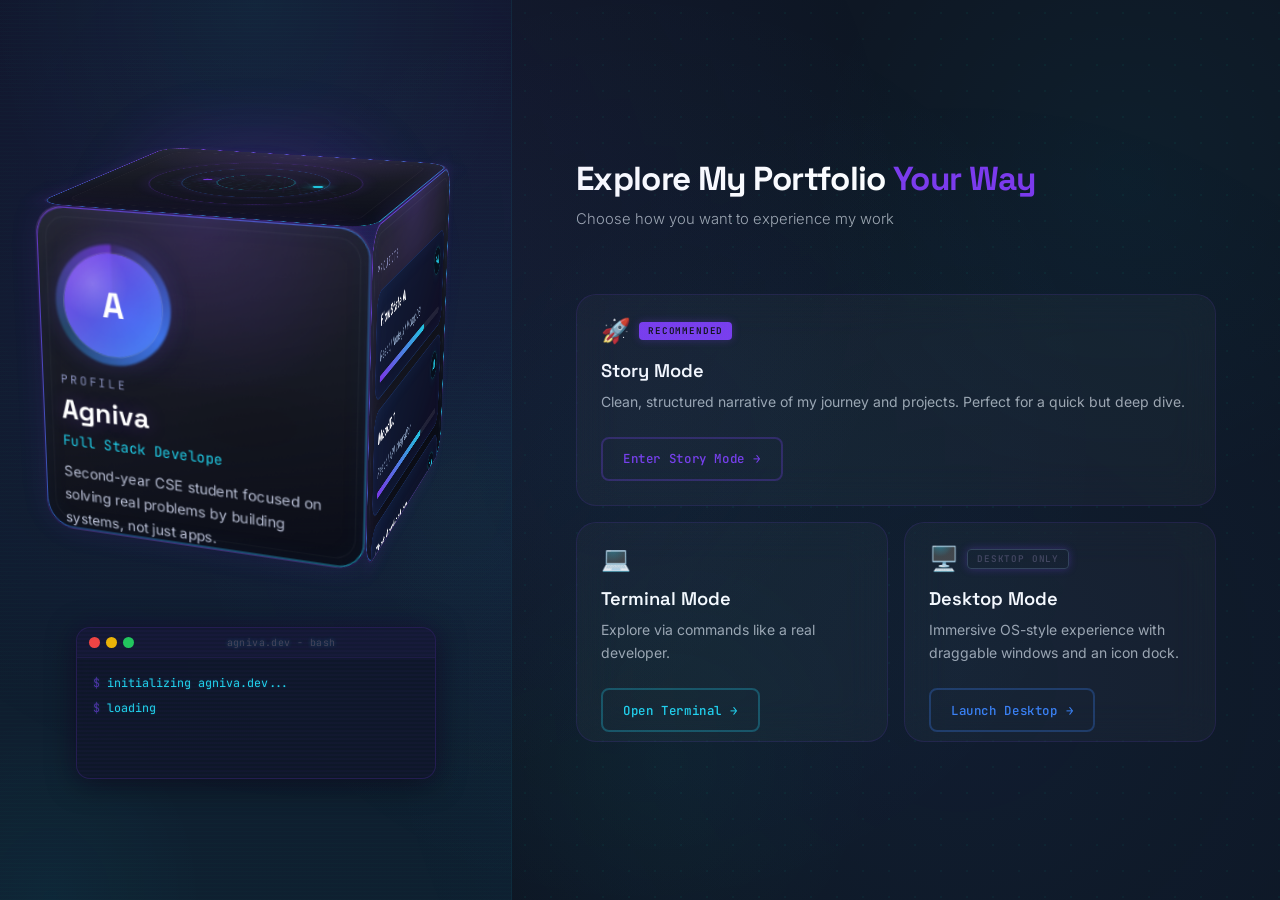
==== commit f452a342: "exp starting" ====
--- a/index.html
+++ b/index.html
@@ -115,32 +115,7 @@
           </div>
         </div>
 
-        <!-- Social links mini-cube -->
-        <div class="connect-cube-wrap" id="connectCubeWrap">
-          <div class="connect-cube-shadow" aria-hidden="true"></div>
-          <div class="connect-cube-scene">
-            <div class="connect-cube" id="connectCube" aria-label="Social links cube">
-              <a class="connect-face connect-face--front" id="connectGithubA" href="#" target="_blank" rel="noopener" aria-label="GitHub">
-                <span class="connect-face__text">GH</span>
-              </a>
-              <a class="connect-face connect-face--right" id="connectLinkedinA" href="#" target="_blank" rel="noopener" aria-label="LinkedIn">
-                <span class="connect-face__text">IN</span>
-              </a>
-              <a class="connect-face connect-face--left" id="connectTwitterA" href="#" target="_blank" rel="noopener" aria-label="Twitter X">
-                <span class="connect-face__text">X</span>
-              </a>
-              <a class="connect-face connect-face--back" id="connectGithubB" href="#" target="_blank" rel="noopener" aria-label="GitHub mirror">
-                <span class="connect-face__text">GH</span>
-              </a>
-              <a class="connect-face connect-face--top" id="connectLinkedinB" href="#" target="_blank" rel="noopener" aria-label="LinkedIn mirror">
-                <span class="connect-face__text">IN</span>
-              </a>
-              <a class="connect-face connect-face--bottom" id="connectTwitterB" href="#" target="_blank" rel="noopener" aria-label="Twitter X mirror">
-                <span class="connect-face__text">X</span>
-              </a>
-            </div>
-          </div>
-        </div>
+
       </div>
 
       <!-- Terminal Boot -->
@@ -225,10 +200,10 @@
               <h3 class="card-title">Terminal Mode</h3>
               <p class="card-desc">
                 Explore via commands like a real developer.
-                Type <code>help</code> to see what's possible.
               </p>
               <button
                 class="card-cta"
+                id="terminalbtn"
                 onclick="switchMode('terminal')"
                 aria-label="Open Terminal Mode"
               >
--- a/style/base.css
+++ b/style/base.css
@@ -199,7 +199,7 @@
   flex-direction: column;
   justify-content: center;
   align-items: center;
-  gap: var(--sp-xl);
+  gap: var(--sp-lg);
   padding: var(--sp-xl);
 
   /* Perspective is on .profile-cube-scene ONLY — not here */
@@ -259,7 +259,7 @@
   position: relative;
   z-index: 1;
   width: min(100%, 380px);
-  height: clamp(430px, 58vh, 520px);
+  height: clamp(380px, 48vh, 480px);
   display: flex;
   flex-direction: column;
   align-items: center;
@@ -981,10 +981,10 @@
   100% { transform: rotateX(-16deg) rotateY(360deg); }
 }
 
-
 /* ── 6. Terminal Boot ─────────────────────────────────────────── */
 .terminal-boot {
   position: relative;
+  margin-top: 50px;
   z-index: 1;
   width: 100%;
   max-width: 360px;
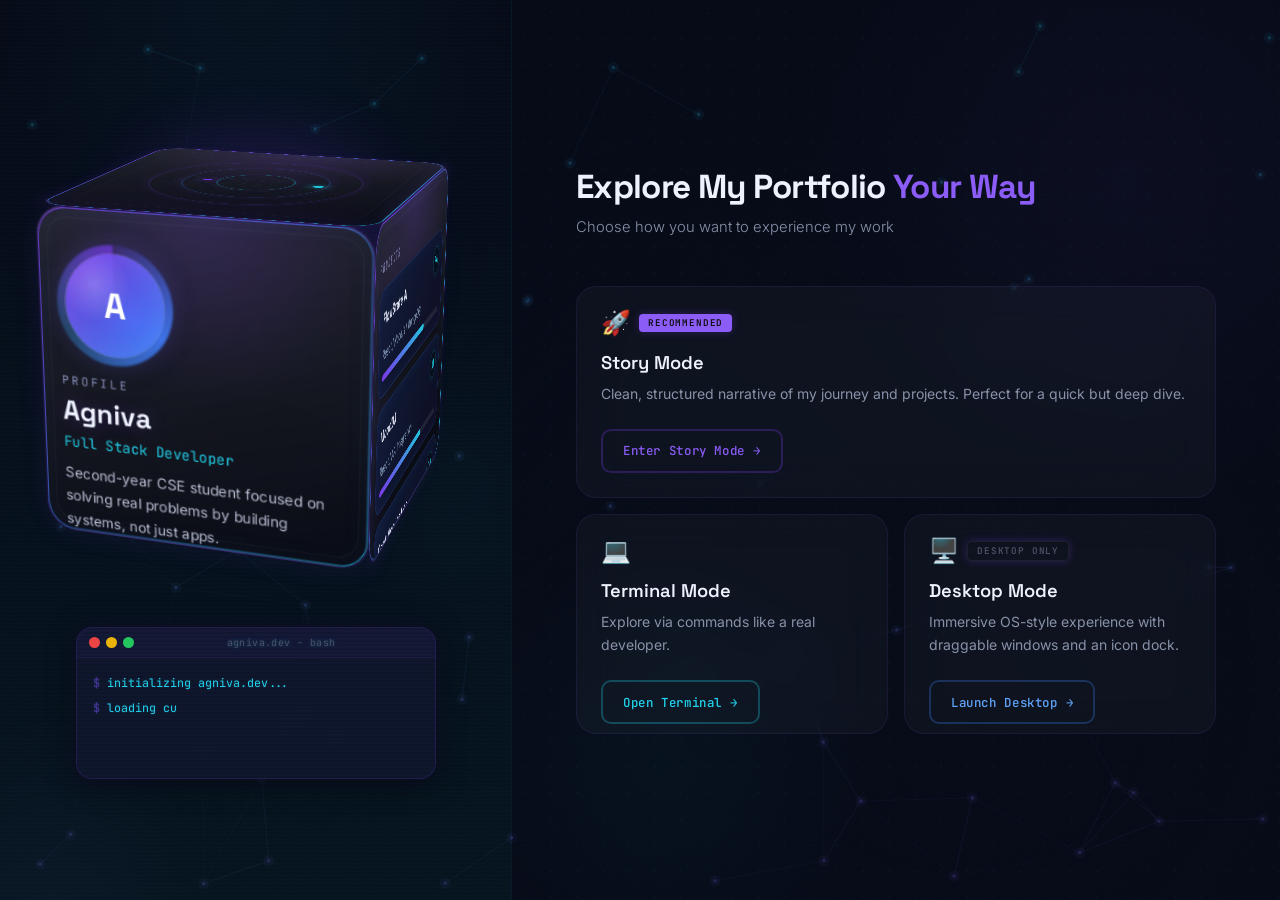
==== commit 927d0353: "ui improved" ====
--- a/index.html
+++ b/index.html
@@ -3,8 +3,8 @@
 <head>
   <meta charset="UTF-8" />
   <meta name="viewport" content="width=device-width, initial-scale=1.0" />
-  <meta name="description" content="Developer Portfolio - Explore via Story, Terminal, or Desktop mode." />
-  <title>Portfolio</title>
+  <meta name="description" content="Agniva Hait — Full Stack Developer Portfolio. Explore via Story, Terminal, or Desktop mode." />
+  <title>Agniva · Portfolio</title>
 
   <link rel="preconnect" href="https://fonts.googleapis.com" />
   <link rel="preconnect" href="https://fonts.gstatic.com" crossorigin />
@@ -13,6 +13,7 @@
     rel="stylesheet"
   />
 
+  <link rel="stylesheet" href="style/system.css" />
   <link rel="stylesheet" href="style/theme.css" />
   <link rel="stylesheet" href="style/base.css" />
 </head>
@@ -261,6 +262,6 @@
 
 
   <script src="js/main.js" type="module"></script>
-  <script src="js/nexus-background.js"></script>
+  <script src="js/particles.js"></script>
 </body>
 </html>
--- a/style/system.css
+++ b/style/system.css
@@ -0,0 +1,584 @@
+/* =============================================================
+   SYSTEM.CSS — Universal Design System
+   
+   The ONE shared visual language across ALL portfolio pages.
+   Import this FIRST on every page.
+   
+   Contains:
+   - Universal design tokens
+   - Shared background system
+   - Custom scrollbar
+   - Universal button system
+   - Typography hierarchy
+   - Animation system
+   - Microinteractions
+   - Noise texture overlay
+   ============================================================= */
+
+/* ── 1. UNIVERSAL DESIGN TOKENS ────────────────────────────── */
+:root {
+  /* ── Background System ── */
+  --sys-bg:              #060a14;
+  --sys-bg-deep:         #050810;
+  --sys-bg-panel:        rgba(8, 14, 28, 0.82);
+  --sys-bg-card:         rgba(12, 20, 38, 0.55);
+  --sys-bg-card-hover:   rgba(18, 28, 50, 0.72);
+  --sys-bg-glass:        rgba(14, 22, 40, 0.6);
+  --sys-bg-glass-hover:  rgba(20, 30, 52, 0.72);
+  --sys-bg-elevated:     rgba(16, 24, 44, 0.85);
+
+  /* ── Accent Colors (limited palette) ── */
+  --sys-cyan:            #22d3ee;
+  --sys-cyan-dim:        rgba(34, 211, 238, 0.55);
+  --sys-cyan-glow:       rgba(34, 211, 238, 0.12);
+  --sys-cyan-surface:    rgba(34, 211, 238, 0.06);
+
+  --sys-purple:          #8b5cf6;
+  --sys-purple-dim:      rgba(139, 92, 246, 0.55);
+  --sys-purple-glow:     rgba(139, 92, 246, 0.12);
+  --sys-purple-surface:  rgba(139, 92, 246, 0.06);
+
+  --sys-green:           #22c55e;
+  --sys-green-dim:       rgba(34, 197, 94, 0.55);
+  --sys-green-surface:   rgba(34, 197, 94, 0.08);
+
+  /* ── Borders ── */
+  --sys-border:          rgba(34, 211, 238, 0.08);
+  --sys-border-hover:    rgba(34, 211, 238, 0.28);
+  --sys-border-active:   rgba(34, 211, 238, 0.55);
+  --sys-border-muted:    rgba(255, 255, 255, 0.06);
+
+  /* ── Text ── */
+  --sys-text-1:          #eef2ff;
+  --sys-text-2:          #8892a8;
+  --sys-text-3:          #4a5268;
+  --sys-text-cyan:       var(--sys-cyan);
+
+  /* ── Typography ── */
+  --sys-font-heading:    'Space Grotesk', system-ui, sans-serif;
+  --sys-font-body:       'Inter', system-ui, sans-serif;
+  --sys-font-mono:       'JetBrains Mono', monospace;
+
+  /* ── Spacing Scale (16/24/32/48) ── */
+  --sys-sp-xs:   8px;
+  --sys-sp-sm:   12px;
+  --sys-sp-md:   16px;
+  --sys-sp-lg:   24px;
+  --sys-sp-xl:   32px;
+  --sys-sp-2xl:  48px;
+
+  /* ── Border Radius ── */
+  --sys-r-sm:    10px;
+  --sys-r-md:    16px;
+  --sys-r-lg:    22px;
+  --sys-r-xl:    28px;
+  --sys-r-pill:  999px;
+
+  /* ── Transitions ── */
+  --sys-ease:    cubic-bezier(0.4, 0, 0.2, 1);
+  --sys-tr-fast: 180ms var(--sys-ease);
+  --sys-tr-base: 280ms var(--sys-ease);
+  --sys-tr-slow: 450ms var(--sys-ease);
+
+  /* ── Glass ── */
+  --sys-glass-bg:     rgba(12, 20, 38, 0.6);
+  --sys-glass-blur:   blur(20px);
+  --sys-glass-border: 1px solid var(--sys-border);
+  --sys-glass-shadow: 0 8px 32px rgba(0, 0, 0, 0.4);
+
+  /* ── Glow Shadows ── */
+  --sys-glow-sm:   0 0 12px rgba(34, 211, 238, 0.08);
+  --sys-glow-md:   0 0 24px rgba(34, 211, 238, 0.12);
+  --sys-glow-lg:   0 0 40px rgba(34, 211, 238, 0.16);
+  --sys-glow-card: 0 8px 32px rgba(0, 0, 0, 0.4),
+                   0 0 20px rgba(34, 211, 238, 0.06);
+}
+
+
+/* ── 2. UNIVERSAL BACKGROUND SYSTEM ────────────────────────── */
+
+/* Deep dark futuristic background + cinematic glows */
+body::before {
+  content: '';
+  position: fixed;
+  inset: 0;
+  z-index: -2;
+  pointer-events: none;
+  background:
+    /* Top-left cyan radial */
+    radial-gradient(ellipse 60% 50% at 15% 10%,
+      rgba(34, 211, 238, 0.06) 0%, transparent 55%),
+    /* Bottom-right purple radial */
+    radial-gradient(ellipse 55% 45% at 85% 85%,
+      rgba(139, 92, 246, 0.07) 0%, transparent 55%),
+    /* Center subtle blue */
+    radial-gradient(ellipse 70% 60% at 50% 50%,
+      rgba(59, 130, 246, 0.04) 0%, transparent 65%),
+    /* Top-right purple accent */
+    radial-gradient(ellipse 40% 35% at 80% 15%,
+      rgba(139, 92, 246, 0.04) 0%, transparent 50%),
+    /* Base color */
+    var(--sys-bg);
+}
+
+/* Subtle noise texture overlay */
+body::after {
+  content: '';
+  position: fixed;
+  inset: 0;
+  z-index: -1;
+  pointer-events: none;
+  background-image: url("data:image/svg+xml,%3Csvg xmlns='http://www.w3.org/2000/svg' width='200' height='200'%3E%3Cfilter id='n'%3E%3CfeTurbulence type='fractalNoise' baseFrequency='0.75' numOctaves='4' stitchTiles='stitch'/%3E%3C/filter%3E%3Crect width='200' height='200' filter='url(%23n)' opacity='1'/%3E%3C/svg%3E");
+  opacity: 0.018;
+  background-size: 200px 200px;
+  mix-blend-mode: overlay;
+}
+
+
+/* ── 3. CUSTOM SCROLLBAR ──────────────────────────────────── */
+::-webkit-scrollbar {
+  width: 6px;
+  height: 6px;
+}
+
+::-webkit-scrollbar-track {
+  background: rgba(6, 10, 20, 0.5);
+}
+
+::-webkit-scrollbar-thumb {
+  background: rgba(34, 211, 238, 0.18);
+  border-radius: 4px;
+  transition: background 0.2s ease;
+}
+
+::-webkit-scrollbar-thumb:hover {
+  background: rgba(34, 211, 238, 0.35);
+}
+
+/* Firefox */
+* {
+  scrollbar-width: thin;
+  scrollbar-color: rgba(34, 211, 238, 0.18) rgba(6, 10, 20, 0.5);
+}
+
+
+/* ── 4. UNIVERSAL BUTTON SYSTEM ───────────────────────────── */
+
+/* Primary Button */
+.btn-primary {
+  display: inline-flex;
+  align-items: center;
+  gap: 8px;
+  padding: 10px 20px;
+  border-radius: var(--sys-r-sm);
+  font-family: var(--sys-font-mono);
+  font-size: 0.78rem;
+  font-weight: 600;
+  letter-spacing: 0.04em;
+  color: var(--sys-bg-deep);
+  background: linear-gradient(135deg, var(--sys-cyan), rgba(34, 211, 238, 0.85));
+  border: 1px solid var(--sys-cyan);
+  cursor: pointer;
+  transition: all var(--sys-tr-fast);
+  text-decoration: none;
+  position: relative;
+  overflow: hidden;
+}
+
+.btn-primary:hover {
+  box-shadow: 0 0 20px rgba(34, 211, 238, 0.25),
+              0 4px 16px rgba(0, 0, 0, 0.3);
+  transform: translateY(-2px);
+}
+
+/* Secondary Button */
+.btn-secondary {
+  display: inline-flex;
+  align-items: center;
+  gap: 8px;
+  padding: 10px 20px;
+  border-radius: var(--sys-r-sm);
+  font-family: var(--sys-font-mono);
+  font-size: 0.78rem;
+  font-weight: 600;
+  letter-spacing: 0.04em;
+  color: var(--sys-cyan);
+  background: var(--sys-cyan-surface);
+  border: 1px solid rgba(34, 211, 238, 0.25);
+  cursor: pointer;
+  transition: all var(--sys-tr-fast);
+  text-decoration: none;
+}
+
+.btn-secondary:hover {
+  background: rgba(34, 211, 238, 0.12);
+  border-color: var(--sys-cyan-dim);
+  box-shadow: 0 0 16px rgba(34, 211, 238, 0.12);
+  transform: translateY(-2px);
+}
+
+/* Outline Button */
+.btn-outline {
+  display: inline-flex;
+  align-items: center;
+  gap: 8px;
+  padding: 10px 20px;
+  border-radius: var(--sys-r-sm);
+  font-family: var(--sys-font-mono);
+  font-size: 0.78rem;
+  font-weight: 500;
+  letter-spacing: 0.04em;
+  color: var(--sys-text-2);
+  background: transparent;
+  border: 1px solid var(--sys-border-hover);
+  cursor: pointer;
+  transition: all var(--sys-tr-fast);
+  text-decoration: none;
+}
+
+.btn-outline:hover {
+  color: var(--sys-cyan);
+  border-color: var(--sys-cyan-dim);
+  box-shadow: var(--sys-glow-sm);
+  transform: translateY(-2px);
+}
+
+/* Ghost Button */
+.btn-ghost {
+  display: inline-flex;
+  align-items: center;
+  gap: 8px;
+  padding: 8px 16px;
+  border-radius: var(--sys-r-sm);
+  font-family: var(--sys-font-mono);
+  font-size: 0.75rem;
+  font-weight: 500;
+  color: var(--sys-text-3);
+  background: transparent;
+  border: 1px solid transparent;
+  cursor: pointer;
+  transition: all var(--sys-tr-fast);
+  text-decoration: none;
+}
+
+.btn-ghost:hover {
+  color: var(--sys-text-2);
+  background: rgba(255, 255, 255, 0.04);
+  border-color: var(--sys-border);
+}
+
+
+/* ── 5. UNIVERSAL ANIMATION SYSTEM ─────────────────────────── */
+
+/* Fade in from below */
+@keyframes sys-fade-up {
+  from { opacity: 0; transform: translateY(16px); }
+  to   { opacity: 1; transform: translateY(0); }
+}
+
+/* Fade in from above */
+@keyframes sys-fade-down {
+  from { opacity: 0; transform: translateY(-12px); }
+  to   { opacity: 1; transform: translateY(0); }
+}
+
+/* Simple fade in */
+@keyframes sys-fade-in {
+  from { opacity: 0; }
+  to   { opacity: 1; }
+}
+
+/* Scale + fade */
+@keyframes sys-scale-in {
+  from { opacity: 0; transform: scale(0.96); }
+  to   { opacity: 1; transform: scale(1); }
+}
+
+/* Subtle pulse glow */
+@keyframes sys-pulse-glow {
+  0%, 100% { box-shadow: 0 0 8px rgba(34, 211, 238, 0.08); }
+  50%      { box-shadow: 0 0 18px rgba(34, 211, 238, 0.16); }
+}
+
+/* Blinking caret */
+@keyframes sys-blink {
+  0%, 100% { opacity: 1; }
+  50%      { opacity: 0; }
+}
+
+/* Subtle float */
+@keyframes sys-float {
+  0%, 100% { transform: translateY(0); }
+  50%      { transform: translateY(-4px); }
+}
+
+/* Border shimmer — used on hover */
+@keyframes sys-shimmer {
+  0%   { background-position: -200% center; }
+  100% { background-position: 200% center; }
+}
+
+/* Scroll reveal base class */
+.sys-reveal {
+  opacity: 0;
+  transform: translateY(20px);
+  transition: opacity 0.55s var(--sys-ease),
+              transform 0.55s var(--sys-ease);
+}
+
+.sys-reveal.visible {
+  opacity: 1;
+  transform: translateY(0);
+}
+
+
+/* ── 6. UNIVERSAL CARD SYSTEM ──────────────────────────────── */
+
+/* Glass card base */
+.sys-card {
+  background: var(--sys-glass-bg);
+  border: 1px solid var(--sys-border);
+  border-radius: var(--sys-r-lg);
+  backdrop-filter: var(--sys-glass-blur);
+  -webkit-backdrop-filter: var(--sys-glass-blur);
+  padding: var(--sys-sp-lg);
+  position: relative;
+  overflow: hidden;
+  transition: all var(--sys-tr-base);
+}
+
+/* Glass highlight */
+.sys-card::before {
+  content: '';
+  position: absolute;
+  inset: 0;
+  border-radius: inherit;
+  pointer-events: none;
+  background: linear-gradient(135deg, rgba(255, 255, 255, 0.035) 0%, transparent 40%);
+}
+
+.sys-card:hover {
+  background: var(--sys-glass-bg);
+  border-color: var(--sys-border-hover);
+  box-shadow: var(--sys-glow-card);
+  transform: translateY(-4px);
+}
+
+
+/* ── 7. MICROINTERACTIONS ──────────────────────────────────── */
+
+/* Glow follow mouse on cards (set --glow-x / --glow-y via JS) */
+.sys-card-glow {
+  position: absolute;
+  inset: 0;
+  border-radius: inherit;
+  background: radial-gradient(
+    circle 200px at var(--glow-x, 50%) var(--glow-y, 50%),
+    rgba(34, 211, 238, 0.04) 0%,
+    transparent 70%
+  );
+  pointer-events: none;
+  opacity: 0;
+  transition: opacity var(--sys-tr-base);
+}
+
+.sys-card:hover .sys-card-glow {
+  opacity: 1;
+}
+
+/* Animated shine border on hover */
+.sys-shine-border::after {
+  content: '';
+  position: absolute;
+  inset: -1px;
+  border-radius: inherit;
+  padding: 1px;
+  background: linear-gradient(
+    90deg,
+    transparent 0%,
+    rgba(34, 211, 238, 0.3) 25%,
+    rgba(139, 92, 246, 0.3) 50%,
+    rgba(34, 211, 238, 0.3) 75%,
+    transparent 100%
+  );
+  background-size: 200% 100%;
+  -webkit-mask: linear-gradient(#fff 0 0) content-box, linear-gradient(#fff 0 0);
+  -webkit-mask-composite: xor;
+  mask: linear-gradient(#fff 0 0) content-box, linear-gradient(#fff 0 0);
+  mask-composite: exclude;
+  opacity: 0;
+  transition: opacity 0.3s ease;
+  pointer-events: none;
+}
+
+.sys-shine-border:hover::after {
+  opacity: 1;
+  animation: sys-shimmer 2s linear infinite;
+}
+
+
+/* ── 8. TYPOGRAPHY HIERARCHY ──────────────────────────────── */
+
+/* Hero heading */
+.sys-heading-hero {
+  font-family: var(--sys-font-heading);
+  font-size: clamp(1.8rem, 3vw, 2.4rem);
+  font-weight: 700;
+  letter-spacing: -0.02em;
+  line-height: 1.2;
+  color: var(--sys-text-1);
+}
+
+/* Section title */
+.sys-heading-section {
+  font-family: var(--sys-font-heading);
+  font-size: clamp(1.25rem, 2.4vw, 1.75rem);
+  font-weight: 700;
+  color: var(--sys-text-1);
+  letter-spacing: -0.01em;
+}
+
+/* Body text */
+.sys-text-body {
+  font-family: var(--sys-font-body);
+  font-size: 0.875rem;
+  line-height: 1.65;
+  color: var(--sys-text-2);
+}
+
+/* Metadata / labels */
+.sys-text-meta {
+  font-family: var(--sys-font-mono);
+  font-size: 0.68rem;
+  font-weight: 600;
+  letter-spacing: 0.1em;
+  text-transform: uppercase;
+  color: var(--sys-text-3);
+}
+
+/* Mono label */
+.sys-text-mono {
+  font-family: var(--sys-font-mono);
+  font-size: 0.75rem;
+  color: var(--sys-cyan);
+  letter-spacing: 0.04em;
+}
+
+/* Accent gradient text */
+.sys-gradient-text {
+  background: linear-gradient(135deg, var(--sys-text-1) 30%, var(--sys-cyan) 100%);
+  -webkit-background-clip: text;
+  -webkit-text-fill-color: transparent;
+  background-clip: text;
+}
+
+
+/* ── 9. STATUS BADGES ─────────────────────────────────────── */
+
+.sys-badge {
+  display: inline-flex;
+  align-items: center;
+  gap: 6px;
+  padding: 3px 10px;
+  border-radius: var(--sys-r-pill);
+  font-family: var(--sys-font-mono);
+  font-size: 0.6rem;
+  font-weight: 700;
+  letter-spacing: 0.08em;
+  text-transform: uppercase;
+}
+
+.sys-badge--green {
+  color: var(--sys-green);
+  background: var(--sys-green-surface);
+  border: 1px solid rgba(34, 197, 94, 0.2);
+}
+
+.sys-badge--cyan {
+  color: var(--sys-cyan);
+  background: var(--sys-cyan-surface);
+  border: 1px solid rgba(34, 211, 238, 0.2);
+}
+
+.sys-badge--purple {
+  color: var(--sys-purple);
+  background: var(--sys-purple-surface);
+  border: 1px solid rgba(139, 92, 246, 0.2);
+}
+
+.sys-badge--amber {
+  color: #fbbf24;
+  background: rgba(251, 191, 36, 0.08);
+  border: 1px solid rgba(251, 191, 36, 0.2);
+}
+
+
+/* ── 10. TECH TAG CHIPS ───────────────────────────────────── */
+
+.sys-tag {
+  padding: 3px 10px;
+  border-radius: var(--sys-r-pill);
+  font-family: var(--sys-font-mono);
+  font-size: 0.65rem;
+  font-weight: 600;
+  letter-spacing: 0.03em;
+  color: var(--sys-cyan);
+  background: var(--sys-cyan-surface);
+  border: 1px solid rgba(34, 211, 238, 0.15);
+  transition: all var(--sys-tr-fast);
+}
+
+.sys-tag:hover {
+  background: rgba(34, 211, 238, 0.12);
+  border-color: var(--sys-cyan-dim);
+  transform: translateY(-1px);
+}
+
+
+/* ── 11. SECTION HEADER (terminal-style) ──────────────────── */
+
+.sys-section-header {
+  display: flex;
+  align-items: center;
+  gap: 10px;
+  margin-bottom: var(--sys-sp-md);
+}
+
+.sys-section-icon {
+  color: var(--sys-cyan);
+  font-size: 0.75rem;
+  text-shadow: 0 0 8px var(--sys-cyan-glow);
+}
+
+.sys-section-label {
+  font-family: var(--sys-font-mono);
+  font-size: 0.68rem;
+  font-weight: 700;
+  letter-spacing: 2px;
+  text-transform: uppercase;
+  color: var(--sys-cyan);
+}
+
+.sys-section-line {
+  flex: 1;
+  height: 1px;
+  background: linear-gradient(to right, var(--sys-border-hover), transparent);
+}
+
+
+/* ── 12. REDUCED MOTION ───────────────────────────────────── */
+
+@media (prefers-reduced-motion: reduce) {
+  *,
+  *::before,
+  *::after {
+    animation-duration: 0.01ms !important;
+    animation-iteration-count: 1 !important;
+    transition-duration: 0.01ms !important;
+  }
+
+  .sys-reveal {
+    opacity: 1 !important;
+    transform: none !important;
+  }
+}
--- a/style/theme.css
+++ b/style/theme.css
@@ -1,43 +1,44 @@
 /* =============================================================
    THEME.CSS — CSS Custom Properties (Design Tokens)
+   Aligned with Universal Design System (system.css)
    ============================================================= */
 
 :root {
 
   /* ── Colors ─────────────────────────────────────────────── */
-  --clr-bg:            #0d0d0d;
-  --clr-bg-panel-l:    #0f0f0f;
-  --clr-bg-panel-r:    #0d0d0d;
-  --clr-bg-card:       rgba(255, 255, 255, 0.03);
-  --clr-bg-card-hover: rgba(255, 255, 255, 0.06);
-  --clr-bg-terminal:   rgba(0, 0, 0, 0.72);
+  --clr-bg:            #060a14;
+  --clr-bg-panel-l:    rgba(8, 14, 28, 0.55);
+  --clr-bg-panel-r:    rgba(8, 14, 28, 0.55);
+  --clr-bg-card:       rgba(12, 20, 38, 0.55);
+  --clr-bg-card-hover: rgba(18, 28, 50, 0.72);
+  --clr-bg-terminal:   rgba(6, 10, 20, 0.85);
 
-  /* Accent – violet-blue-cyan theme */
-  --clr-accent:        #7C3AED;
-  --clr-accent-dim:    rgba(124, 58, 237, 0.55);
-  --clr-accent-glow:   rgba(124, 58, 237, 0.10);
-  --clr-accent-blue:   #3B82F6;
-  --clr-accent-cyan:   #22D3EE;
+  /* Accent – violet-cyan theme */
+  --clr-accent:        #8b5cf6;
+  --clr-accent-dim:    rgba(139, 92, 246, 0.55);
+  --clr-accent-glow:   rgba(139, 92, 246, 0.10);
+  --clr-accent-blue:   #60a5fa;
+  --clr-accent-cyan:   #22d3ee;
 
-  /* Status violet */
-  --clr-status:        #7C3AED;
-  --clr-status-glow:   rgba(124, 58, 237, 0.70);
+  /* Status green */
+  --clr-status:        #22c55e;
+  --clr-status-glow:   rgba(34, 197, 94, 0.6);
 
   /* Borders */
-  --clr-border:        rgba(124, 58, 237, 0.13);
-  --clr-border-hover:  rgba(124, 58, 237, 0.45);
-  --clr-border-active: rgba(124, 58, 237, 0.85);
-  --clr-border-muted:  rgba(255, 255, 255, 0.09);
+  --clr-border:        rgba(139, 92, 246, 0.10);
+  --clr-border-hover:  rgba(139, 92, 246, 0.40);
+  --clr-border-active: rgba(34, 211, 238, 0.55);
+  --clr-border-muted:  rgba(255, 255, 255, 0.06);
 
   /* Text */
-  --clr-text-primary:   #f0f0f0;
-  --clr-text-secondary: #7a7a8c;
-  --clr-text-muted:     #44445a;
-  --clr-text-terminal:  #22D3EE;
+  --clr-text-primary:   #eef2ff;
+  --clr-text-secondary: #8892a8;
+  --clr-text-muted:     #4a5268;
+  --clr-text-terminal:  #22d3ee;
 
   /* ── Typography ─────────────────────────────────────────── */
-  --font-heading: 'Space Grotesk', sans-serif;
-  --font-body:    'Inter', sans-serif;
+  --font-heading: 'Space Grotesk', system-ui, sans-serif;
+  --font-body:    'Inter', system-ui, sans-serif;
   --font-mono:    'JetBrains Mono', monospace;
 
   /* ── Spacing scale ──────────────────────────────────────── */
@@ -50,26 +51,26 @@
   --sp-2xl: 3rem;      /* 48px */
 
   /* ── Radius ─────────────────────────────────────────────── */
-  --r-sm:  6px;
-  --r-md:  12px;
-  --r-lg:  18px;
-  --r-xl:  26px;
+  --r-sm:  10px;
+  --r-md:  16px;
+  --r-lg:  22px;
+  --r-xl:  28px;
 
   /* ── Transitions ────────────────────────────────────────── */
-  --tr-fast:   150ms ease;
-  --tr-base:   250ms ease;
-  --tr-slow:   400ms ease-out;
+  --tr-fast:   180ms cubic-bezier(0.4, 0, 0.2, 1);
+  --tr-base:   280ms cubic-bezier(0.4, 0, 0.2, 1);
+  --tr-slow:   450ms cubic-bezier(0.4, 0, 0.2, 1);
 
   /* ── Glass (backdrop-filter card) ──────────────────────── */
-  --glass-bg:     rgba(255, 255, 255, 0.035);
-  --glass-blur:   blur(18px);
+  --glass-bg:     rgba(14, 22, 40, 0.6);
+  --glass-blur:   blur(20px);
   --glass-border: 1px solid var(--clr-border);
-  --glass-shadow: 0 8px 36px rgba(0, 0, 0, 0.45);
+  --glass-shadow: 0 8px 32px rgba(0, 0, 0, 0.4);
 
   /* ── Glow shadows ───────────────────────────────────────── */
-  --glow-sm:    0 0 14px rgba(124, 58, 237, 0.18);
-  --glow-md:    0 0 28px rgba(124, 58, 237, 0.22);
-  --glow-lg:    0 0 48px rgba(124, 58, 237, 0.30);
-  --glow-card:  0 8px 36px rgba(0, 0, 0, 0.55),
-                0 0 24px rgba(124, 58, 237, 0.12);
+  --glow-sm:    0 0 14px rgba(139, 92, 246, 0.12);
+  --glow-md:    0 0 28px rgba(139, 92, 246, 0.16);
+  --glow-lg:    0 0 48px rgba(139, 92, 246, 0.20);
+  --glow-card:  0 8px 32px rgba(0, 0, 0, 0.45),
+                0 0 20px rgba(139, 92, 246, 0.08);
 }
--- a/style/base.css
+++ b/style/base.css
@@ -8,45 +8,43 @@
   box-sizing: border-box;
   margin: 0;
   padding: 0;
-  /* Modern Cinematic Palette - Violet-Blue-Cyan */
-  --clr-bg: #0a0e1a;
-  --clr-violet: #7C3AED;
-  --clr-blue: #3B82F6;
-  --clr-cyan: #22D3EE;
-  --clr-purple: #8B5CF6;
-  --clr-orange: #f59e0b;
-  --clr-text-primary: #fff;
-  --clr-text-secondary: #a0a8b0;
+  /* Unified System Palette */
+  --clr-bg: #060a14;
+  --clr-violet: #8b5cf6;
+  --clr-blue: #60a5fa;
+  --clr-cyan: #22d3ee;
+  --clr-purple: #8b5cf6;
+  --clr-text-primary: #eef2ff;
+  --clr-text-secondary: #8892a8;
   --clr-accent: var(--clr-violet);
   --clr-accent-blue: var(--clr-blue);
   --clr-accent-cyan: var(--clr-cyan);
   --clr-accent-purple: var(--clr-purple);
-  --clr-accent-orange: var(--clr-orange);
-  --clr-bg-panel-l: #0f172a;
-  --clr-bg-panel-r: #0e1724;
-  --clr-bg-card: #1e293b;
-  --clr-bg-card-hover: #334155;
-  --clr-border: rgba(124,58,237,0.13);
+  --clr-bg-panel-l: rgba(8, 14, 28, 0.55);
+  --clr-bg-panel-r: rgba(8, 14, 28, 0.55);
+  --clr-bg-card: rgba(12, 20, 38, 0.55);
+  --clr-bg-card-hover: rgba(18, 28, 50, 0.72);
+  --clr-border: rgba(139, 92, 246, 0.10);
   --clr-border-hover: var(--clr-violet);
-  --clr-border-active: var(--clr-blue);
-  --clr-border-muted: #334155;
-  --glass-bg: rgba(30,41,59,0.82);
-  --glass-blur: blur(18px);
-  --glass-shadow: 0 4px 32px rgba(0,0,0,0.32);
-  --glow-card: 0 0 24px var(--clr-violet, #7C3AED);
-  --glow-lg: 0 0 48px var(--clr-blue, #3B82F6);
-  --sp-xl: 2.5rem;
-  --sp-2xl: 4rem;
+  --clr-border-active: var(--clr-cyan);
+  --clr-border-muted: rgba(255, 255, 255, 0.06);
+  --glass-bg: rgba(14, 22, 40, 0.6);
+  --glass-blur: blur(20px);
+  --glass-shadow: 0 8px 32px rgba(0,0,0,0.4);
+  --glow-card: 0 0 24px rgba(139, 92, 246, 0.12);
+  --glow-lg: 0 0 48px rgba(96, 165, 250, 0.1);
+  --sp-xl: 2rem;
+  --sp-2xl: 3rem;
   --sp-lg: 1.5rem;
   --sp-md: 1rem;
   --sp-sm: 0.5rem;
-  --r-xl: 32px;
+  --r-xl: 28px;
   --r-lg: 22px;
-  --r-md: 14px;
-  --r-sm: 8px;
-  --tr-base: 0.38s cubic-bezier(.77,0,.18,1);
-  --tr-fast: 0.22s cubic-bezier(.77,0,.18,1);
-  --tr-slow: 0.55s cubic-bezier(.77,0,.18,1);
+  --r-md: 16px;
+  --r-sm: 10px;
+  --tr-base: 0.28s cubic-bezier(0.4,0,0.2,1);
+  --tr-fast: 0.18s cubic-bezier(0.4,0,0.2,1);
+  --tr-slow: 0.45s cubic-bezier(0.4,0,0.2,1);
 }
 
 html {
@@ -56,7 +54,7 @@
 
 body {
   font-family: var(--font-body);
-  background: #050505;
+  background: #060a14;
   color: var(--clr-text-primary);
   min-height: 100vh;
   overflow-y: auto;
@@ -64,16 +62,16 @@
 }
 
 body::after {
-  /* Subtle radial glow spots - violet and blue */
+  /* Cinematic radial glow spots - aligned with system */
   content: '';
   position: fixed;
   inset: 0;
   z-index: 0;
   pointer-events: none;
   background:
-    radial-gradient(circle at 25% 25%, rgba(124, 58, 237, 0.08) 0%, transparent 50%),
-    radial-gradient(circle at 75% 75%, rgba(59, 130, 246, 0.06) 0%, transparent 50%),
-    radial-gradient(circle at 50% 50%, rgba(34, 211, 238, 0.04) 0%, transparent 60%);
+    radial-gradient(circle at 25% 25%, rgba(139, 92, 246, 0.06) 0%, transparent 50%),
+    radial-gradient(circle at 75% 75%, rgba(96, 165, 250, 0.05) 0%, transparent 50%),
+    radial-gradient(circle at 50% 50%, rgba(34, 211, 238, 0.03) 0%, transparent 60%);
   opacity: 1;
 }
 
@@ -88,9 +86,9 @@
   left: 0;
   width: 100%;
   height: 100%;
-  z-index: -1;
-  pointer-events: none;
-  opacity: 0.8;
+  z-index: 0;           /* was -1 — now sits above body bg but below panels */
+  pointer-events: none; /* keep this — mouse events still pass through to document */
+  opacity: 0.65;        /* toned down so it doesn't overpower the UI */
 }
     /* Microinteractions: glow/underline sweep */
 /* Microinteractions: glow/underline sweep */
@@ -162,6 +160,8 @@
   width: 100vw;
   height: 100vh;
   overflow: hidden;
+  position: relative;   /* NEW — establishes stacking context */
+  z-index: 1;           /* NEW — sits above canvas (z-index 0) */
 
   /* Page-load fade-in */
   opacity: 0;
@@ -180,19 +180,19 @@
 .panel--left {
   width: 40%;
   min-width: 300px;
-  background: var(--clr-bg-panel-l);
-  border-right: 1px solid rgba(0, 255, 204, 0.07);
-
-  /* Layered depth: mid-glow + edge accent + subtle floor */
+  background: rgba(8, 14, 28, 0.55);
+  border-right: 1px solid rgba(34, 211, 238, 0.06);
+
+  /* Layered depth: aligned cyan/purple glows */
   background-image:
     radial-gradient(ellipse 80% 55% at 50% 0%,
-      rgba(0, 255, 204, 0.055) 0%,
+      rgba(34, 211, 238, 0.04) 0%,
       transparent 65%),
     radial-gradient(ellipse 50% 35% at 10% 100%,
-      rgba(0, 229, 255, 0.035) 0%,
+      rgba(139, 92, 246, 0.03) 0%,
       transparent 60%),
     radial-gradient(ellipse 40% 30% at 90% 55%,
-      rgba(0, 255, 136, 0.025) 0%,
+      rgba(34, 211, 238, 0.02) 0%,
       transparent 55%);
 
   display: flex;
@@ -202,9 +202,6 @@
   gap: var(--sp-lg);
   padding: var(--sp-xl);
 
-  /* Perspective is on .profile-cube-scene ONLY — not here */
-
-  /* Fade in only — NO transform animation on panel (would flatten 3D children) */
   opacity: 0;
   animation: anim-layout-in var(--tr-slow) forwards 0.05s;
 }
@@ -1108,24 +1105,24 @@
 
 
 /* ── 7. RIGHT PANEL ──────────────────────────────────────────── */
-.panel--right {
+ .panel--right {
   width: 60%;
-  background: var(--clr-bg-panel-r);
+  background: rgba(8, 14, 28, 0.55);
   /* Dot-grid + depth glow clouds */
   background-image:
     radial-gradient(
       circle,
-      rgba(0, 255, 204, 0.045) 1px,
+      rgba(34, 211, 238, 0.03) 1px,
       transparent 1px
     ),
     radial-gradient(
       ellipse 70% 60% at 80% 20%,
-      rgba(0, 229, 255, 0.04) 0%,
+      rgba(139, 92, 246, 0.04) 0%,
       transparent 60%
     ),
     radial-gradient(
       ellipse 50% 45% at 20% 85%,
-      rgba(0, 255, 204, 0.03) 0%,
+      rgba(34, 211, 238, 0.03) 0%,
       transparent 55%
     );
   background-size: 26px 26px, 100% 100%, 100% 100%;
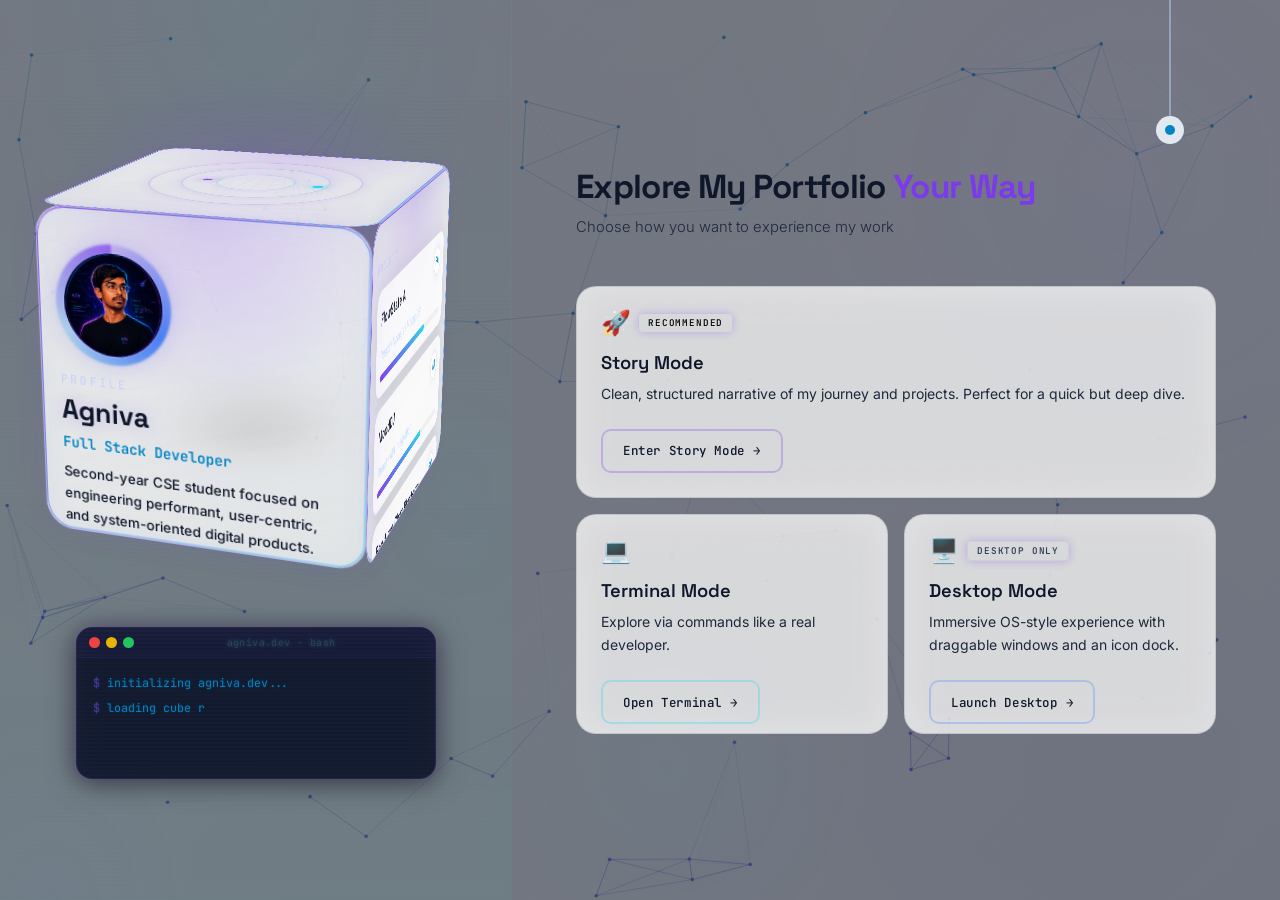
==== commit 6888b53e: "light mode added in 2 modes" ====
--- a/index.html
+++ b/index.html
@@ -18,6 +18,9 @@
   <link rel="stylesheet" href="style/base.css" />
 </head>
 <body>
+
+  <!-- Theme Toggle Rope -->
+  <canvas id="ropeToggleCanvas" width="60" height="250" style="position:fixed; top:0; right:80px; z-index:9999; cursor:grab;" aria-label="Theme Toggle Rope"></canvas>
 
   <!-- ═══════════════════════════════════════════════════════
        NEXUS PARTICLE BACKGROUND — fixed, behind everything
@@ -263,5 +266,107 @@
 
   <script src="js/main.js" type="module"></script>
   <script src="js/particles.js"></script>
+  <script>
+    (function initRopeToggle() {
+      const canvas = document.getElementById("ropeToggleCanvas");
+      if (!canvas) return;
+      const ctx = canvas.getContext("2d");
+      let points = [];
+      const segmentLength = 12;
+      const gravity = 0.6;
+      const friction = 0.92;
+      const iterations = 5;
+      const totalPoints = 12;
+      for (let i = 0; i < totalPoints; i++) {
+        points.push({ x: canvas.width / 2, y: 0 + i * segmentLength, oldx: canvas.width / 2, oldy: 0 + i * segmentLength });
+      }
+      let dragging = false;
+      let hasToggled = false;
+      const savedTheme = localStorage.getItem('theme');
+      const prefersLight = window.matchMedia && window.matchMedia('(prefers-color-scheme: light)').matches;
+      if (savedTheme === 'light' || (!savedTheme && prefersLight)) {
+        document.documentElement.setAttribute('data-theme', 'light');
+      }
+      function setRopeTheme() {
+        const isLight = document.documentElement.getAttribute('data-theme') === 'light';
+        if (isLight) {
+          document.documentElement.removeAttribute('data-theme');
+          localStorage.setItem('theme', 'dark');
+          if (window.dispatchEvent) window.dispatchEvent(new Event('themeChanged'));
+        } else {
+          document.documentElement.setAttribute('data-theme', 'light');
+          localStorage.setItem('theme', 'light');
+          if (window.dispatchEvent) window.dispatchEvent(new Event('themeChanged'));
+        }
+      }
+      function getMousePos(e) {
+        const rect = canvas.getBoundingClientRect();
+        const clientX = e.touches ? e.touches[0].clientX : e.clientX;
+        const clientY = e.touches ? e.touches[0].clientY : e.clientY;
+        return { x: clientX - rect.left, y: clientY - rect.top };
+      }
+      function onDown(e) {
+        const pos = getMousePos(e);
+        const last = points[points.length - 1];
+        if (Math.hypot(pos.x - last.x, pos.y - last.y) < 25) dragging = true;
+      }
+      canvas.addEventListener("mousedown", onDown);
+      canvas.addEventListener("touchstart", onDown, {passive: true});
+      window.addEventListener("mouseup", () => dragging = false);
+      window.addEventListener("touchend", () => dragging = false);
+      window.addEventListener("mousemove", (e) => {
+        if (dragging) {
+          const pos = getMousePos(e);
+          points[points.length - 1].x = pos.x;
+          points[points.length - 1].y = pos.y;
+        }
+      });
+      window.addEventListener("touchmove", (e) => {
+        if (dragging) {
+          const pos = getMousePos(e);
+          points[points.length - 1].x = pos.x;
+          points[points.length - 1].y = pos.y;
+        }
+      }, {passive: true});
+      function loop() {
+        for (let i = 1; i < points.length; i++) {
+          let p = points[i];
+          let vx = (p.x - p.oldx) * friction;
+          let vy = (p.y - p.oldy) * friction;
+          p.oldx = p.x; p.oldy = p.y;
+          p.x += vx; p.y += vy + gravity;
+        }
+        for (let j = 0; j < iterations; j++) {
+          for (let i = 0; i < points.length - 1; i++) {
+            let p1 = points[i], p2 = points[i + 1];
+            let dx = p2.x - p1.x, dy = p2.y - p1.y;
+            let dist = Math.sqrt(dx * dx + dy * dy);
+            let diff = (dist - segmentLength) / dist;
+            let offsetX = dx * diff * 0.5, offsetY = dy * diff * 0.5;
+            if (i !== 0) { p1.x += offsetX; p1.y += offsetY; }
+            p2.x -= offsetX; p2.y -= offsetY;
+          }
+          points[0].x = canvas.width / 2; points[0].y = -10;
+        }
+        ctx.clearRect(0, 0, canvas.width, canvas.height);
+        const isLight = document.documentElement.getAttribute('data-theme') === 'light';
+        ctx.beginPath();
+        ctx.moveTo(points[0].x, points[0].y);
+        for (let i = 1; i < points.length; i++) ctx.lineTo(points[i].x, points[i].y);
+        ctx.strokeStyle = isLight ? "#94a3b8" : "#4a5268";
+        ctx.lineWidth = 2;
+        ctx.stroke();
+        let last = points[points.length - 1];
+        ctx.beginPath(); ctx.arc(last.x, last.y, 14, 0, Math.PI * 2);
+        ctx.fillStyle = isLight ? "#e2e8f0" : "#1e293b"; ctx.fill();
+        ctx.beginPath(); ctx.arc(last.x, last.y, 5, 0, Math.PI * 2);
+        ctx.fillStyle = isLight ? "#0284c7" : "#22d3ee"; ctx.fill();
+        if (last.y > 180 && !hasToggled) { setRopeTheme(); hasToggled = true; }
+        else if (last.y < 150) { hasToggled = false; }
+        requestAnimationFrame(loop);
+      }
+      loop();
+    })();
+  </script>
 </body>
 </html>
--- a/style/system.css
+++ b/style/system.css
@@ -92,6 +92,50 @@
   --sys-glow-lg:   0 0 40px rgba(34, 211, 238, 0.16);
   --sys-glow-card: 0 8px 32px rgba(0, 0, 0, 0.4),
                    0 0 20px rgba(34, 211, 238, 0.06);
+}
+
+/* ── Light Theme Overrides ── */
+[data-theme="light"] {
+  --sys-bg:              #fdfdfe;
+  --sys-bg-deep:         #f8fafc;
+  --sys-bg-panel:        rgba(255, 255, 255, 0.9);
+  --sys-bg-card:         rgba(255, 255, 255, 0.55);
+  --sys-bg-card-hover:   rgba(255, 255, 255, 0.85);
+  --sys-bg-glass:        rgba(255, 255, 255, 0.65);
+  --sys-bg-glass-hover:  rgba(255, 255, 255, 0.85);
+  --sys-bg-elevated:     rgba(255, 255, 255, 0.98);
+
+  --sys-cyan:            #0284c7;
+  --sys-cyan-dim:        rgba(2, 132, 199, 0.2);
+  --sys-cyan-glow:       rgba(2, 132, 199, 0.05);
+  --sys-cyan-surface:    rgba(2, 132, 199, 0.03);
+
+  --sys-purple:          #7c3aed;
+  --sys-purple-dim:      rgba(124, 58, 237, 0.2);
+  --sys-purple-glow:     rgba(124, 58, 237, 0.05);
+  --sys-purple-surface:  rgba(124, 58, 237, 0.03);
+
+  --sys-green:           #16a34a;
+  --sys-green-dim:       rgba(22, 163, 74, 0.2);
+  --sys-green-surface:   rgba(22, 163, 74, 0.05);
+
+  --sys-border:          rgba(15, 23, 42, 0.08);
+  --sys-border-hover:    rgba(2, 132, 199, 0.2);
+  --sys-border-active:   rgba(2, 132, 199, 0.35);
+  --sys-border-muted:    rgba(15, 23, 42, 0.05);
+
+  --sys-text-1:          #0f172a;
+  --sys-text-2:          #334155;
+  --sys-text-3:          #64748b;
+  
+  --sys-glass-bg:        rgba(255, 255, 255, 0.7);
+  --sys-glass-shadow:    0 8px 32px rgba(15, 23, 42, 0.06);
+
+  --sys-glow-sm:         0 4px 12px rgba(15, 23, 42, 0.05);
+  --sys-glow-md:         0 8px 24px rgba(15, 23, 42, 0.07);
+  --sys-glow-lg:         0 12px 40px rgba(15, 23, 42, 0.09);
+  --sys-glow-card:       0 8px 32px rgba(15, 23, 42, 0.05),
+                         0 0 20px rgba(2, 132, 199, 0.03);
 }
 
 
@@ -119,6 +163,13 @@
       rgba(139, 92, 246, 0.04) 0%, transparent 50%),
     /* Base color */
     var(--sys-bg);
+}
+
+[data-theme="light"] body::before {
+  background: 
+    radial-gradient(ellipse 70% 60% at 15% 10%, rgba(2, 132, 199, 0.06) 0%, transparent 60%),
+    radial-gradient(ellipse 60% 50% at 85% 85%, rgba(124, 58, 237, 0.06) 0%, transparent 60%),
+    linear-gradient(135deg, #fdfdfe 0%, #f1f5f9 100%);
 }
 
 /* Subtle noise texture overlay */
--- a/style/theme.css
+++ b/style/theme.css
@@ -6,7 +6,7 @@
 :root {
 
   /* ── Colors ─────────────────────────────────────────────── */
-  --clr-bg:            #060a14;
+  --clr-bg:            #02040a;
   --clr-bg-panel-l:    rgba(8, 14, 28, 0.55);
   --clr-bg-panel-r:    rgba(8, 14, 28, 0.55);
   --clr-bg-card:       rgba(12, 20, 38, 0.55);
@@ -31,9 +31,9 @@
   --clr-border-muted:  rgba(255, 255, 255, 0.06);
 
   /* Text */
-  --clr-text-primary:   #eef2ff;
-  --clr-text-secondary: #8892a8;
-  --clr-text-muted:     #4a5268;
+  --clr-text-primary:   #f8fbff;
+  --clr-text-secondary: #cbd5e1;
+  --clr-text-muted:     #94a3b8;
   --clr-text-terminal:  #22d3ee;
 
   /* ── Typography ─────────────────────────────────────────── */
@@ -74,3 +74,40 @@
   --glow-card:  0 8px 32px rgba(0, 0, 0, 0.45),
                 0 0 20px rgba(139, 92, 246, 0.08);
 }
+
+/* ── Light Theme Overrides ── */
+[data-theme="light"] {
+  --clr-bg:            #fdfdfe;
+  --clr-bg-panel-l:    rgba(248, 250, 252, 0.9);
+  --clr-bg-panel-r:    rgba(255, 255, 255, 0.85);
+  --clr-bg-card:       rgba(255, 255, 255, 0.6);
+  --clr-bg-card-hover: rgba(255, 255, 255, 0.9);
+  --clr-bg-terminal:   rgba(255, 255, 255, 0.8);
+
+  --clr-accent:        #7c3aed;
+  --clr-accent-dim:    rgba(124, 58, 237, 0.2);
+  --clr-accent-glow:   rgba(124, 58, 237, 0.06);
+  --clr-accent-blue:   #0284c7;
+  --clr-accent-cyan:   #0284c7;
+
+  --clr-border:        rgba(15, 23, 42, 0.08);
+  --clr-border-hover:  rgba(124, 58, 237, 0.3);
+  --clr-border-active: rgba(2, 132, 199, 0.4);
+  --clr-border-muted:  rgba(15, 23, 42, 0.04);
+
+  --clr-text-primary:   #0f172a !important;
+  --clr-text-secondary: #1e293b !important;
+  --clr-text-muted:     #475569 !important;
+  --clr-text-terminal:  #0284c7 !important;
+
+  --glass-bg:     rgba(255, 255, 255, 0.7) !important;
+  --clr-bg-card:  rgba(255, 255, 255, 0.8) !important;
+  --clr-bg-panel-l: rgba(248, 250, 252, 0.95) !important;
+  --clr-bg-panel-r: rgba(255, 255, 255, 0.8) !important;
+  --clr-border:   rgba(15, 23, 42, 0.12) !important;
+  
+  --glass-shadow: 0 8px 32px rgba(15, 23, 42, 0.08) !important;
+  --glow-card:  0 8px 32px rgba(15, 23, 42, 0.08),
+                0 0 20px rgba(124, 58, 237, 0.04) !important;
+  --clr-text-secondary: #0f172a !important;
+}
--- a/style/base.css
+++ b/style/base.css
@@ -4,47 +4,16 @@
 
 
 /* ── 1. Reset ────────────────────────────────────────────────── */
+:root {
+  /* This file now relies on theme.css for primary tokens. 
+     Only layout-specific constants remain here. */
+  --navbar-h: 70px;
+}
+
 *, *::before, *::after {
   box-sizing: border-box;
   margin: 0;
   padding: 0;
-  /* Unified System Palette */
-  --clr-bg: #060a14;
-  --clr-violet: #8b5cf6;
-  --clr-blue: #60a5fa;
-  --clr-cyan: #22d3ee;
-  --clr-purple: #8b5cf6;
-  --clr-text-primary: #eef2ff;
-  --clr-text-secondary: #8892a8;
-  --clr-accent: var(--clr-violet);
-  --clr-accent-blue: var(--clr-blue);
-  --clr-accent-cyan: var(--clr-cyan);
-  --clr-accent-purple: var(--clr-purple);
-  --clr-bg-panel-l: rgba(8, 14, 28, 0.55);
-  --clr-bg-panel-r: rgba(8, 14, 28, 0.55);
-  --clr-bg-card: rgba(12, 20, 38, 0.55);
-  --clr-bg-card-hover: rgba(18, 28, 50, 0.72);
-  --clr-border: rgba(139, 92, 246, 0.10);
-  --clr-border-hover: var(--clr-violet);
-  --clr-border-active: var(--clr-cyan);
-  --clr-border-muted: rgba(255, 255, 255, 0.06);
-  --glass-bg: rgba(14, 22, 40, 0.6);
-  --glass-blur: blur(20px);
-  --glass-shadow: 0 8px 32px rgba(0,0,0,0.4);
-  --glow-card: 0 0 24px rgba(139, 92, 246, 0.12);
-  --glow-lg: 0 0 48px rgba(96, 165, 250, 0.1);
-  --sp-xl: 2rem;
-  --sp-2xl: 3rem;
-  --sp-lg: 1.5rem;
-  --sp-md: 1rem;
-  --sp-sm: 0.5rem;
-  --r-xl: 28px;
-  --r-lg: 22px;
-  --r-md: 16px;
-  --r-sm: 10px;
-  --tr-base: 0.28s cubic-bezier(0.4,0,0.2,1);
-  --tr-fast: 0.18s cubic-bezier(0.4,0,0.2,1);
-  --tr-slow: 0.45s cubic-bezier(0.4,0,0.2,1);
 }
 
 html {
@@ -54,7 +23,7 @@
 
 body {
   font-family: var(--font-body);
-  background: #060a14;
+  background: var(--clr-bg);
   color: var(--clr-text-primary);
   min-height: 100vh;
   overflow-y: auto;
@@ -69,10 +38,60 @@
   z-index: 0;
   pointer-events: none;
   background:
-    radial-gradient(circle at 25% 25%, rgba(139, 92, 246, 0.06) 0%, transparent 50%),
-    radial-gradient(circle at 75% 75%, rgba(96, 165, 250, 0.05) 0%, transparent 50%),
-    radial-gradient(circle at 50% 50%, rgba(34, 211, 238, 0.03) 0%, transparent 60%);
+    radial-gradient(circle at 25% 25%, var(--clr-accent-purple-glow, rgba(139, 92, 246, 0.06)) 0%, transparent 50%),
+    radial-gradient(circle at 75% 75%, var(--clr-accent-blue-glow, rgba(96, 165, 250, 0.05)) 0%, transparent 50%),
+    radial-gradient(circle at 50% 50%, var(--clr-accent-cyan-glow, rgba(34, 211, 238, 0.03)) 0%, transparent 60%);
   opacity: 1;
+}
+
+[data-theme="light"] {
+  --clr-bg: #fdfdfe;
+  --clr-text-primary:   #0f172a !important;
+  --clr-text-secondary: #1e293b !important;
+  --clr-text-muted:     #334155 !important;
+  --clr-text-terminal:  #0284c7 !important;
+  --clr-accent-purple-glow: rgba(124, 58, 237, 0.04);
+  --clr-accent-blue-glow: rgba(2, 132, 199, 0.04);
+  --clr-accent-cyan-glow: rgba(2, 132, 199, 0.03);
+
+  /* Cube & Profile Contrast Overrides */
+}
+
+[data-theme="light"] .cube-profile-about {
+  color: #0f172a !important;
+  font-weight: 500;
+}
+
+[data-theme="light"] .cube-profile-role {
+  color: #0284c7 !important;
+  font-weight: 600;
+}
+
+[data-theme="light"] .cube-stat-value {
+  color: #0f172a !important;
+}
+
+[data-theme="light"] .cube-stat-label {
+  color: #475569 !important;
+  font-weight: 600;
+}
+
+[data-theme="light"] .cube-project-title {
+  color: #0f172a !important;
+}
+
+[data-theme="light"] .card-title {
+  color: #0f172a !important;
+}
+
+[data-theme="light"] .card-desc {
+  color: #1e293b !important;
+}
+
+[data-theme="light"] body {
+  background: radial-gradient(circle at 15% 10%, rgba(2, 132, 199, 0.04) 0%, transparent 50%),
+              radial-gradient(circle at 85% 85%, rgba(124, 58, 237, 0.04) 0%, transparent 50%),
+              linear-gradient(135deg, #fdfdfe 0%, #f1f5f9 100%);
 }
 
 @keyframes bg-blobs-move {
@@ -364,7 +383,7 @@
   background:
     linear-gradient(165deg, rgba(255, 255, 255, 0.12), rgba(255, 255, 255, 0.02)),
     radial-gradient(circle at top, rgba(124, 58, 237, 0.18), transparent 48%),
-    rgba(5, 7, 16, 0.94);
+    var(--clr-bg-card);
   border: 1px solid rgba(124, 58, 237, 0.28);
   box-shadow:
     inset 0 0 26px rgba(59, 130, 246, 0.06),
@@ -493,14 +512,14 @@
 .cube-profile-role {
   min-height: 1.4em;
   font-family: var(--font-mono);
+  font-size: 0.85rem;
+  color: var(--clr-accent-cyan);
+}
+
+.cube-profile-about {
   font-size: 0.82rem;
-  color: var(--clr-accent-cyan);
-}
-
-.cube-profile-about {
-  font-size: 0.84rem;
-  line-height: 1.65;
-  color: rgba(224, 231, 255, 0.82);
+  line-height: 1.6;
+  color: var(--clr-text-secondary);
 }
 
 .cube-skills-list {
@@ -517,14 +536,12 @@
   gap: 8px;
   padding: 9px 11px;
   border-radius: 999px;
-  border: 1px solid var(--skill-accent, rgba(124, 58, 237, 0.28));
-  background: linear-gradient(135deg, rgba(11, 14, 28, 0.92), rgba(18, 24, 46, 0.82));
-  color: #eef2ff;
+  border: 1px solid var(--skill-accent, var(--clr-border));
+  background: var(--clr-bg-card);
+  color: var(--clr-text-primary);
   font-size: 0.75rem;
   line-height: 1;
-  box-shadow:
-    inset 0 0 18px rgba(124, 58, 237, 0.08),
-    0 0 16px rgba(124, 58, 237, 0.05);
+  box-shadow: var(--glow-sm);
 }
 
 .cube-skill-tag:hover,
@@ -569,13 +586,9 @@
   border-radius: 16px;
   text-decoration: none;
   color: var(--clr-text-primary);
-  border: 1px solid rgba(59, 130, 246, 0.22);
-  background:
-    linear-gradient(145deg, rgba(59, 130, 246, 0.12), rgba(124, 58, 237, 0.06)),
-    rgba(8, 12, 24, 0.88);
-  box-shadow:
-    inset 0 0 20px rgba(59, 130, 246, 0.08),
-    0 8px 18px rgba(0, 0, 0, 0.2);
+  border: 1px solid var(--clr-border);
+  background: var(--clr-bg-card);
+  box-shadow: var(--glow-card);
 }
 
 .cube-project-card::after {
@@ -599,6 +612,7 @@
   font-family: var(--font-heading);
   font-size: 0.92rem;
   font-weight: 600;
+  color: var(--clr-text-primary);
 }
 
 .cube-project-icon {
@@ -607,11 +621,11 @@
   border-radius: 50%;
   display: inline-grid;
   place-items: center;
-  border: 1px solid rgba(34, 211, 238, 0.24);
-  background: rgba(7, 16, 28, 0.92);
+  border: 1px solid var(--clr-border);
+  background: var(--clr-bg-card);
   color: var(--clr-accent-cyan);
   font-size: 0.78rem;
-  box-shadow: 0 0 14px rgba(34, 211, 238, 0.08);
+  box-shadow: var(--glow-sm);
 }
 
 .cube-project-meta {
@@ -623,7 +637,7 @@
   height: 6px;
   border-radius: 999px;
   overflow: hidden;
-  background: rgba(255, 255, 255, 0.08);
+  background: var(--clr-border-muted);
 }
 
 .cube-project-bar span {
@@ -644,16 +658,12 @@
   min-height: 88px;
   padding: 14px 12px 13px;
   border-radius: 18px;
-  border: 1px solid rgba(124, 58, 237, 0.22);
-  background:
-    linear-gradient(145deg, rgba(124, 58, 237, 0.15), rgba(15, 23, 42, 0.28)),
-    rgba(5, 8, 18, 0.9);
+  border: 1px solid var(--clr-border);
+  background: var(--clr-bg-card);
   display: flex;
   flex-direction: column;
   justify-content: space-between;
-  box-shadow:
-    inset 0 0 20px rgba(124, 58, 237, 0.08),
-    0 0 18px rgba(124, 58, 237, 0.06);
+  box-shadow: var(--glow-card);
   animation: stat-card-pulse 4.6s ease-in-out infinite;
 }
 
@@ -665,7 +675,7 @@
   font-family: var(--font-heading);
   font-size: 1.2rem;
   font-weight: 700;
-  color: #f8fbff;
+  color: var(--clr-text-primary);
 }
 
 .cube-stat-label {
@@ -673,7 +683,8 @@
   font-size: 0.7rem;
   letter-spacing: 0.1em;
   text-transform: uppercase;
-  color: rgba(191, 219, 254, 0.7);
+  color: var(--clr-text-muted);
+  font-weight: 600;
 }
 
 .cube-face--top,
@@ -1158,6 +1169,28 @@
   margin-bottom: var(--sp-sm);
 }
 
+.hero-title .accent-text {
+  background: linear-gradient(135deg, #7c3aed, #0284c7);
+  -webkit-background-clip: text;
+  background-clip: text;
+  color: transparent;
+  text-shadow: 0 0 20px rgba(124, 58, 237, 0.2);
+  position: relative;
+  display: inline-block;
+}
+
+[data-theme="light"] .hero-title .accent-text {
+  background: linear-gradient(135deg, #a855f7, #06b6d4);
+  -webkit-background-clip: text;
+  background-clip: text;
+  color: transparent;
+  text-shadow: 
+    0 0 12px rgba(168, 85, 247, 0.25),
+    0 0 25px rgba(168, 85, 247, 0.15);
+  filter: drop-shadow(0 0 2px rgba(168, 85, 247, 0.4));
+  font-weight: 700;
+}
+
 .mode-heading em,
 .accent {
   font-style: normal;
@@ -1225,7 +1258,7 @@
 
 .mode-card {
   position: relative;
-  background: rgba(255, 255, 255, 0.03);
+  background: var(--clr-bg-card);
   backdrop-filter: blur(20px);
   -webkit-backdrop-filter: blur(20px);
   border: 1px solid var(--clr-border);
@@ -1312,11 +1345,9 @@
 .mode-card--story:hover,
 .mode-card--story:focus-visible,
 .mode-card--story.is-selected {
-  border-color: rgba(124, 58, 237, 0.6);
-  box-shadow: 
-    0 0 40px rgba(124, 58, 237, 0.3), 
-    0 0 80px rgba(124, 58, 237, 0.15),
-    0 8px 32px rgba(0, 0, 0, 0.3);
+  border-color: var(--card-accent);
+  box-shadow: var(--glow-card);
+  background: var(--clr-bg-card);
 }
 
 .mode-card--terminal:hover,
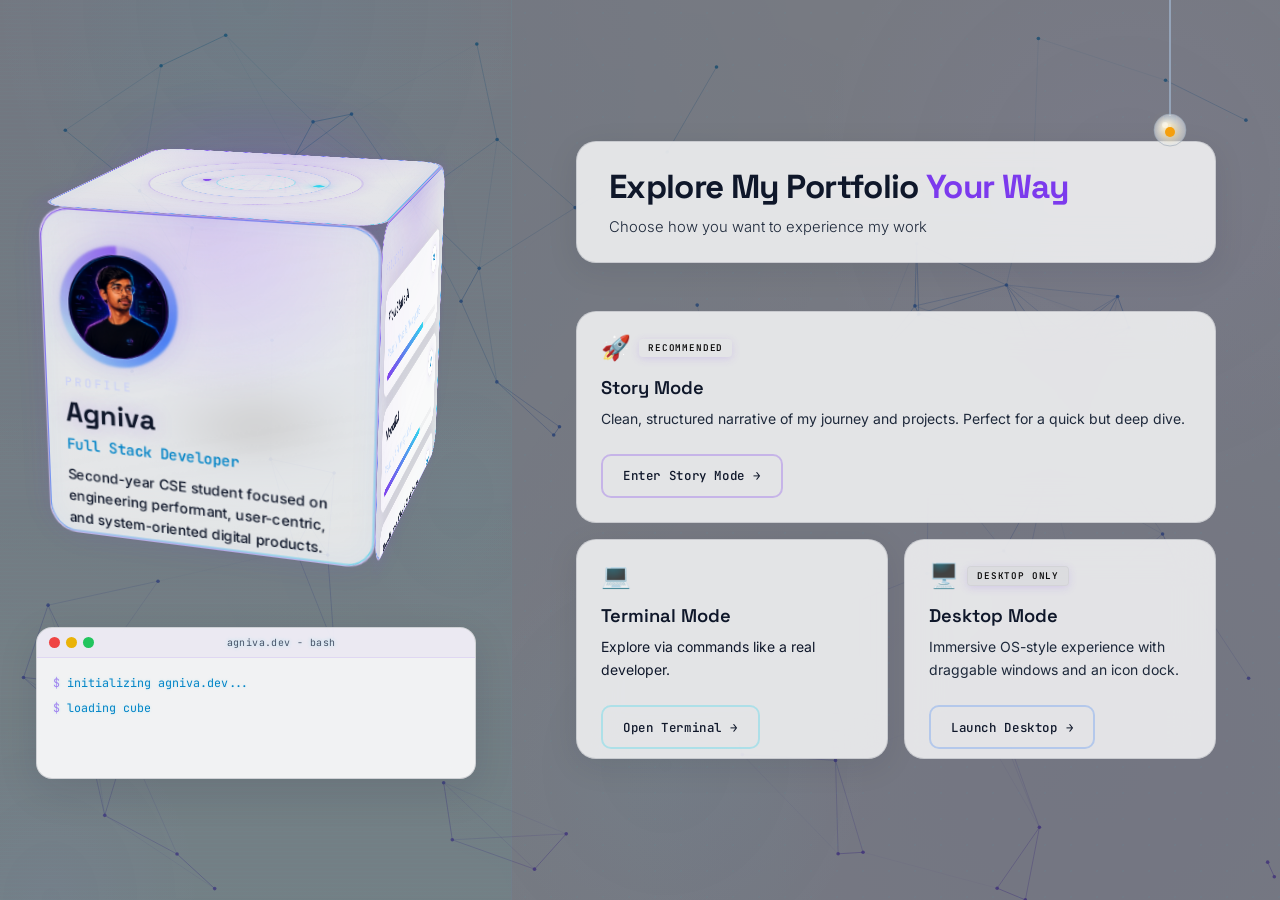
==== commit 451c5b0f: "light mode finished" ====
--- a/index.html
+++ b/index.html
@@ -1,26 +1,29 @@
 <!DOCTYPE html>
 <html lang="en">
+
 <head>
   <meta charset="UTF-8" />
   <meta name="viewport" content="width=device-width, initial-scale=1.0" />
-  <meta name="description" content="Agniva Hait — Full Stack Developer Portfolio. Explore via Story, Terminal, or Desktop mode." />
+  <meta name="description"
+    content="Agniva Hait — Full Stack Developer Portfolio. Explore via Story, Terminal, or Desktop mode." />
   <title>Agniva · Portfolio</title>
 
   <link rel="preconnect" href="https://fonts.googleapis.com" />
   <link rel="preconnect" href="https://fonts.gstatic.com" crossorigin />
   <link
     href="https://fonts.googleapis.com/css2?family=Space+Grotesk:wght@400;500;600;700&family=Inter:wght@300;400;500&family=JetBrains+Mono:wght@300;400;500&display=swap"
-    rel="stylesheet"
-  />
+    rel="stylesheet" />
 
   <link rel="stylesheet" href="style/system.css" />
   <link rel="stylesheet" href="style/theme.css" />
   <link rel="stylesheet" href="style/base.css" />
 </head>
+
 <body>
 
   <!-- Theme Toggle Rope -->
-  <canvas id="ropeToggleCanvas" width="60" height="250" style="position:fixed; top:0; right:80px; z-index:9999; cursor:grab;" aria-label="Theme Toggle Rope"></canvas>
+  <canvas id="ropeToggleCanvas" width="60" height="250"
+    style="position:fixed; top:0; right:80px; z-index:9999; cursor:grab;" aria-label="Theme Toggle Rope"></canvas>
 
   <!-- ═══════════════════════════════════════════════════════
        NEXUS PARTICLE BACKGROUND — fixed, behind everything
@@ -66,7 +69,8 @@
                   <p class="cube-face-label">Profile</p>
                   <h1 class="cube-profile-name" id="cubeProfileName">Agniva</h1>
                   <p class="cube-profile-role" id="cubeProfileRole">AI Integration Enthusiast</p>
-                  <p class="cube-profile-about" id="cubeProfileAbout">I build interactive and useful systems, not just apps.</p>
+                  <p class="cube-profile-about" id="cubeProfileAbout">I build interactive and useful systems, not just
+                    apps.</p>
                 </div>
               </section>
 
@@ -123,13 +127,8 @@
       </div>
 
       <!-- Terminal Boot -->
-      <div
-        class="terminal-boot"
-        id="terminalBoot"
-        role="log"
-        aria-label="System initialization sequence"
-        aria-live="polite"
-      >
+      <div class="terminal-boot" id="terminalBoot" role="log" aria-label="System initialization sequence"
+        aria-live="polite">
         <div class="terminal-header" aria-hidden="true">
           <span class="term-dot term-dot--red"></span>
           <span class="term-dot term-dot--yellow"></span>
@@ -156,14 +155,8 @@
 
         <div class="mode-cards" role="group" aria-label="Portfolio experience modes">
 
-          <article
-            class="mode-card mode-card--story"
-            id="cardStory"
-            data-mode="story"
-            tabindex="0"
-            role="button"
-            aria-label="Story Mode - Recommended"
-          >
+          <article class="mode-card mode-card--story" id="cardStory" data-mode="story" tabindex="0" role="button"
+            aria-label="Story Mode - Recommended">
             <div class="card-glow" aria-hidden="true"></div>
             <div class="card-sweep" aria-hidden="true"></div>
             <div class="card-content">
@@ -176,25 +169,15 @@
                 Clean, structured narrative of my journey and projects.
                 Perfect for a quick but deep dive.
               </p>
-              <button
-                class="card-cta"
-                onclick="switchMode('story')"
-                aria-label="Enter Story Mode"
-              >
+              <button class="card-cta" onclick="switchMode('story')" aria-label="Enter Story Mode">
                 Enter Story Mode
                 <span class="cta-arrow" aria-hidden="true">→</span>
               </button>
             </div>
           </article>
 
-          <article
-            class="mode-card mode-card--terminal"
-            id="cardTerminal"
-            data-mode="terminal"
-            tabindex="0"
-            role="button"
-            aria-label="Terminal Mode"
-          >
+          <article class="mode-card mode-card--terminal" id="cardTerminal" data-mode="terminal" tabindex="0"
+            role="button" aria-label="Terminal Mode">
             <div class="card-glow" aria-hidden="true"></div>
             <div class="card-sweep" aria-hidden="true"></div>
             <div class="card-content">
@@ -205,26 +188,16 @@
               <p class="card-desc">
                 Explore via commands like a real developer.
               </p>
-              <button
-                class="card-cta"
-                id="terminalbtn"
-                onclick="switchMode('terminal')"
-                aria-label="Open Terminal Mode"
-              >
+              <button class="card-cta" id="terminalbtn" onclick="switchMode('terminal')"
+                aria-label="Open Terminal Mode">
                 Open Terminal
                 <span class="cta-arrow" aria-hidden="true">→</span>
               </button>
             </div>
           </article>
 
-          <article
-            class="mode-card mode-card--desktop"
-            id="cardDesktop"
-            data-mode="desktop"
-            tabindex="0"
-            role="button"
-            aria-label="Desktop Mode - large screens only"
-          >
+          <article class="mode-card mode-card--desktop" id="cardDesktop" data-mode="desktop" tabindex="0" role="button"
+            aria-label="Desktop Mode - large screens only">
             <div class="card-glow" aria-hidden="true"></div>
             <div class="card-sweep" aria-hidden="true"></div>
             <div class="card-content">
@@ -237,11 +210,8 @@
                 Immersive OS-style experience with draggable windows
                 and an icon dock.
               </p>
-              <button
-                class="card-cta"
-                onclick="switchMode('desktop')"
-                aria-label="Launch Desktop Mode - requires a large screen"
-              >
+              <button class="card-cta" onclick="switchMode('desktop')"
+                aria-label="Launch Desktop Mode - requires a large screen">
                 Launch Desktop
                 <span class="cta-arrow" aria-hidden="true">→</span>
               </button>
@@ -311,7 +281,7 @@
         if (Math.hypot(pos.x - last.x, pos.y - last.y) < 25) dragging = true;
       }
       canvas.addEventListener("mousedown", onDown);
-      canvas.addEventListener("touchstart", onDown, {passive: true});
+      canvas.addEventListener("touchstart", onDown, { passive: true });
       window.addEventListener("mouseup", () => dragging = false);
       window.addEventListener("touchend", () => dragging = false);
       window.addEventListener("mousemove", (e) => {
@@ -327,7 +297,7 @@
           points[points.length - 1].x = pos.x;
           points[points.length - 1].y = pos.y;
         }
-      }, {passive: true});
+      }, { passive: true });
       function loop() {
         for (let i = 1; i < points.length; i++) {
           let p = points[i];
@@ -350,17 +320,57 @@
         }
         ctx.clearRect(0, 0, canvas.width, canvas.height);
         const isLight = document.documentElement.getAttribute('data-theme') === 'light';
+        // DRAW ROPE
+        ctx.strokeStyle = isLight ? "#94a3b8" : "#4a5268";
+        ctx.lineWidth = 2;
         ctx.beginPath();
         ctx.moveTo(points[0].x, points[0].y);
         for (let i = 1; i < points.length; i++) ctx.lineTo(points[i].x, points[i].y);
-        ctx.strokeStyle = isLight ? "#94a3b8" : "#4a5268";
-        ctx.lineWidth = 2;
         ctx.stroke();
+
         let last = points[points.length - 1];
-        ctx.beginPath(); ctx.arc(last.x, last.y, 14, 0, Math.PI * 2);
-        ctx.fillStyle = isLight ? "#e2e8f0" : "#1e293b"; ctx.fill();
-        ctx.beginPath(); ctx.arc(last.x, last.y, 5, 0, Math.PI * 2);
-        ctx.fillStyle = isLight ? "#0284c7" : "#22d3ee"; ctx.fill();
+
+        // DRAW BULB HOUSING
+        ctx.save();
+        ctx.translate(last.x, last.y);
+        
+        // Metallic Base
+        ctx.fillStyle = isLight ? "#64748b" : "#334155";
+        ctx.fillRect(-6, -14, 12, 8);
+        
+        // Glass Bulb
+        ctx.beginPath();
+        ctx.arc(0, 0, 16, 0, Math.PI * 2);
+        const bulbGrad = ctx.createRadialGradient(-4, -4, 2, 0, 0, 16);
+        if (isLight) {
+          bulbGrad.addColorStop(0, "rgba(255, 255, 255, 0.95)");
+          bulbGrad.addColorStop(1, "rgba(226, 232, 240, 0.5)");
+        } else {
+          bulbGrad.addColorStop(0, "rgba(255, 255, 255, 0.25)");
+          bulbGrad.addColorStop(1, "rgba(15, 23, 42, 0.7)");
+        }
+        ctx.fillStyle = bulbGrad;
+        ctx.fill();
+        ctx.strokeStyle = isLight ? "rgba(148, 163, 184, 0.6)" : "rgba(255, 255, 255, 0.15)";
+        ctx.lineWidth = 1;
+        ctx.stroke();
+        
+        // Filament Glow (Dynamic)
+        ctx.beginPath();
+        ctx.arc(0, 2, 5, 0, Math.PI * 2);
+        ctx.shadowBlur = dragging ? 25 : 12;
+        ctx.shadowColor = isLight ? "#fbbf24" : "#22d3ee";
+        ctx.fillStyle = isLight ? "#f59e0b" : "#22d3ee";
+        ctx.fill();
+        
+        // Reflection highlight
+        ctx.beginPath();
+        ctx.arc(-5, -5, 3, 0, Math.PI * 2);
+        ctx.fillStyle = "rgba(255, 255, 255, 0.4)";
+        ctx.fill();
+        
+        ctx.restore();
+
         if (last.y > 180 && !hasToggled) { setRopeTheme(); hasToggled = true; }
         else if (last.y < 150) { hasToggled = false; }
         requestAnimationFrame(loop);
@@ -369,4 +379,5 @@
     })();
   </script>
 </body>
-</html>
+
+</html>
--- a/style/base.css
+++ b/style/base.css
@@ -10,7 +10,9 @@
   --navbar-h: 70px;
 }
 
-*, *::before, *::after {
+*,
+*::before,
+*::after {
   box-sizing: border-box;
   margin: 0;
   padding: 0;
@@ -46,10 +48,10 @@
 
 [data-theme="light"] {
   --clr-bg: #fdfdfe;
-  --clr-text-primary:   #0f172a !important;
+  --clr-text-primary: #0f172a !important;
   --clr-text-secondary: #1e293b !important;
-  --clr-text-muted:     #334155 !important;
-  --clr-text-terminal:  #0284c7 !important;
+  --clr-text-muted: #334155 !important;
+  --clr-text-terminal: #0284c7 !important;
   --clr-accent-purple-glow: rgba(124, 58, 237, 0.04);
   --clr-accent-blue-glow: rgba(2, 132, 199, 0.04);
   --clr-accent-cyan-glow: rgba(2, 132, 199, 0.03);
@@ -89,14 +91,19 @@
 }
 
 [data-theme="light"] body {
-  background: radial-gradient(circle at 15% 10%, rgba(2, 132, 199, 0.04) 0%, transparent 50%),
-              radial-gradient(circle at 85% 85%, rgba(124, 58, 237, 0.04) 0%, transparent 50%),
-              linear-gradient(135deg, #fdfdfe 0%, #f1f5f9 100%);
+  background: radial-gradient(circle at 15% 10%, rgba(2, 132, 199, 0.05) 0%, transparent 50%),
+    radial-gradient(circle at 85% 85%, rgba(124, 58, 237, 0.05) 0%, transparent 50%),
+    #ffffff;
 }
 
 @keyframes bg-blobs-move {
-  0%   { background-position: 30% 70%, 80% 20%, 60% 90%; }
-  100% { background-position: 40% 60%, 70% 30%, 50% 80%; }
+  0% {
+    background-position: 30% 70%, 80% 20%, 60% 90%;
+  }
+
+  100% {
+    background-position: 40% 60%, 70% 30%, 50% 80%;
+  }
 }
 
 #nexusCanvas {
@@ -105,28 +112,47 @@
   left: 0;
   width: 100%;
   height: 100%;
-  z-index: 0;           /* was -1 — now sits above body bg but below panels */
-  pointer-events: none; /* keep this — mouse events still pass through to document */
-  opacity: 0.65;        /* toned down so it doesn't overpower the UI */
-}
-    /* Microinteractions: glow/underline sweep */
+  z-index: 0;
+  /* was -1 — now sits above body bg but below panels */
+  pointer-events: none;
+  /* keep this — mouse events still pass through to document */
+  opacity: 0.65;
+  /* toned down so it doesn't overpower the UI */
+}
+
 /* Microinteractions: glow/underline sweep */
-a, .card-cta, button, .project-card, .timeline-card, .tech-chip, .skill-item {
+/* Microinteractions: glow/underline sweep */
+a,
+.card-cta,
+button,
+.project-card,
+.timeline-card,
+.tech-chip,
+.skill-item {
   transition: box-shadow var(--tr-base), transform var(--tr-base), border-color var(--tr-base), background var(--tr-base), color var(--tr-base), text-decoration-color var(--tr-base);
 }
-a, .card-cta {
+
+a,
+.card-cta {
   position: relative;
   overflow: hidden;
 }
-a::after, .card-cta::after {
+
+a::after,
+.card-cta::after {
   content: '';
   position: absolute;
-  left: 0; bottom: 0; width: 100%; height: 2px;
+  left: 0;
+  bottom: 0;
+  width: 100%;
+  height: 2px;
   background: linear-gradient(90deg, var(--clr-violet), var(--clr-blue), var(--clr-cyan));
   transform: scaleX(0);
   transition: transform var(--tr-fast);
 }
-a:hover::after, .card-cta:hover::after {
+
+a:hover::after,
+.card-cta:hover::after {
   transform: scaleX(1);
 }
 
@@ -138,18 +164,21 @@
   max-height: 45vh;
   overflow: hidden;
 }
+
 .skill-chip {
   padding: 6px 12px;
   border-radius: 999px;
-  background: rgba(124,58,237,0.08);
-  border: 1px solid rgba(124,58,237,0.2);
+  background: rgba(124, 58, 237, 0.08);
+  border: 1px solid rgba(124, 58, 237, 0.2);
   font-size: 12px;
   transition: all 0.3s ease;
 }
+
 .skill-chip:hover {
-  background: rgba(124,58,237,0.2);
+  background: rgba(124, 58, 237, 0.2);
   transform: translateY(-2px);
 }
+
 body::before {
   content: '';
   position: fixed;
@@ -179,8 +208,10 @@
   width: 100vw;
   height: 100vh;
   overflow: hidden;
-  position: relative;   /* NEW — establishes stacking context */
-  z-index: 1;           /* NEW — sits above canvas (z-index 0) */
+  position: relative;
+  /* NEW — establishes stacking context */
+  z-index: 1;
+  /* NEW — sits above canvas (z-index 0) */
 
   /* Page-load fade-in */
   opacity: 0;
@@ -233,28 +264,22 @@
   pointer-events: none;
   z-index: 0;
   /* Static fine horizontal lines */
-  background: repeating-linear-gradient(
-    to bottom,
-    transparent            0px,
-    transparent            3px,
-    rgba(0,255,204,0.012)  3px,
-    rgba(0,255,204,0.012)  4px
-  );
+  background: repeating-linear-gradient(to bottom,
+      transparent 0px,
+      transparent 3px,
+      rgba(0, 255, 204, 0.012) 3px,
+      rgba(0, 255, 204, 0.012) 4px);
   /* A single bright sweep line */
   background-image:
-    repeating-linear-gradient(
-      to bottom,
+    repeating-linear-gradient(to bottom,
       transparent 0px,
       transparent 3px,
-      rgba(0,255,204,0.012) 3px,
-      rgba(0,255,204,0.012) 4px
-    ),
-    linear-gradient(
-      to bottom,
+      rgba(0, 255, 204, 0.012) 3px,
+      rgba(0, 255, 204, 0.012) 4px),
+    linear-gradient(to bottom,
       transparent 0%,
       rgba(0, 255, 204, 0.04) 50%,
-      transparent 100%
-    );
+      transparent 100%);
   background-size: 100% 4px, 100% 200%;
   animation: anim-scan 7s linear infinite;
 }
@@ -427,17 +452,34 @@
   pointer-events: none;
 }
 
-.cube-face > * {
+.cube-face>* {
   position: relative;
   z-index: 1;
 }
 
-.cube-face--front  { transform: rotateY(0deg) translateZ(var(--cube-depth)); }
-.cube-face--right  { transform: rotateY(90deg) translateZ(var(--cube-depth)); }
-.cube-face--left   { transform: rotateY(-90deg) translateZ(var(--cube-depth)); }
-.cube-face--back   { transform: rotateY(180deg) translateZ(var(--cube-depth)); }
-.cube-face--top    { transform: rotateX(90deg) translateZ(var(--cube-depth)); }
-.cube-face--bottom { transform: rotateX(-90deg) translateZ(var(--cube-depth)); }
+.cube-face--front {
+  transform: rotateY(0deg) translateZ(var(--cube-depth));
+}
+
+.cube-face--right {
+  transform: rotateY(90deg) translateZ(var(--cube-depth));
+}
+
+.cube-face--left {
+  transform: rotateY(-90deg) translateZ(var(--cube-depth));
+}
+
+.cube-face--back {
+  transform: rotateY(180deg) translateZ(var(--cube-depth));
+}
+
+.cube-face--top {
+  transform: rotateX(90deg) translateZ(var(--cube-depth));
+}
+
+.cube-face--bottom {
+  transform: rotateX(-90deg) translateZ(var(--cube-depth));
+}
 
 .cube-face-label {
   font-family: var(--font-mono);
@@ -723,9 +765,47 @@
   box-shadow: 0 0 18px rgba(124, 58, 237, 0.12);
 }
 
-.top-ring--outer { width: 92%; height: 92%; animation: system-spin 18s linear infinite; }
-.top-ring--mid { width: 64%; height: 64%; border-color: rgba(59, 130, 246, 0.34); animation: system-spin-rev 14s linear infinite; }
-.top-ring--inner { width: 34%; height: 34%; border-color: rgba(34, 211, 238, 0.46); animation: system-pulse 3.8s ease-in-out infinite; }
+.mode-card--terminal {
+  background: rgba(12, 20, 38, 0.7);
+  border-color: var(--clr-accent-blue);
+  box-shadow: 0 0 30px rgba(2, 132, 199, 0.15);
+}
+
+[data-theme="light"] .mode-card--terminal {
+  background: var(--clr-bg-card) !important;
+  border-color: var(--clr-border) !important;
+  box-shadow: var(--glass-shadow) !important;
+}
+
+[data-theme="light"] .mode-card--terminal .card-title,
+[data-theme="light"] .mode-card--terminal .card-desc {
+  color: #0f172a !important;
+}
+
+[data-theme="light"] .mode-card--terminal .card-btn {
+  border-color: rgba(15, 23, 42, 0.15) !important;
+  color: #0f172a !important;
+}
+
+.top-ring--outer {
+  width: 92%;
+  height: 92%;
+  animation: system-spin 18s linear infinite;
+}
+
+.top-ring--mid {
+  width: 64%;
+  height: 64%;
+  border-color: rgba(59, 130, 246, 0.34);
+  animation: system-spin-rev 14s linear infinite;
+}
+
+.top-ring--inner {
+  width: 34%;
+  height: 34%;
+  border-color: rgba(34, 211, 238, 0.46);
+  animation: system-pulse 3.8s ease-in-out infinite;
+}
 
 .top-orbit {
   left: 50%;
@@ -823,8 +903,13 @@
   opacity: 0.86;
 }
 
-.bottom-beam--a { transform: translate(-50%, -50%) rotate(28deg); }
-.bottom-beam--b { transform: translate(-50%, -50%) rotate(-28deg); }
+.bottom-beam--a {
+  transform: translate(-50%, -50%) rotate(28deg);
+}
+
+.bottom-beam--b {
+  transform: translate(-50%, -50%) rotate(-28deg);
+}
 
 .bottom-circuit {
   top: 50%;
@@ -882,8 +967,7 @@
 
 .connect-cube-wrap:hover .connect-cube {
   filter:
-    drop-shadow(0 14px 22px rgba(0, 0, 0, 0.35))
-    drop-shadow(0 0 14px rgba(124, 58, 237, 0.16));
+    drop-shadow(0 14px 22px rgba(0, 0, 0, 0.35)) drop-shadow(0 0 14px rgba(124, 58, 237, 0.16));
 }
 
 .connect-face {
@@ -927,66 +1011,154 @@
   pointer-events: none;
 }
 
-.connect-face--front  { transform: rotateY(0deg) translateZ(calc(var(--connect-size) / 2)); }
-.connect-face--right  { transform: rotateY(90deg) translateZ(calc(var(--connect-size) / 2)); }
-.connect-face--left   { transform: rotateY(-90deg) translateZ(calc(var(--connect-size) / 2)); }
-.connect-face--back   { transform: rotateY(180deg) translateZ(calc(var(--connect-size) / 2)); }
-.connect-face--top    { transform: rotateX(90deg) translateZ(calc(var(--connect-size) / 2)); }
-.connect-face--bottom { transform: rotateX(-90deg) translateZ(calc(var(--connect-size) / 2)); }
+.connect-face--front {
+  transform: rotateY(0deg) translateZ(calc(var(--connect-size) / 2));
+}
+
+.connect-face--right {
+  transform: rotateY(90deg) translateZ(calc(var(--connect-size) / 2));
+}
+
+.connect-face--left {
+  transform: rotateY(-90deg) translateZ(calc(var(--connect-size) / 2));
+}
+
+.connect-face--back {
+  transform: rotateY(180deg) translateZ(calc(var(--connect-size) / 2));
+}
+
+.connect-face--top {
+  transform: rotateX(90deg) translateZ(calc(var(--connect-size) / 2));
+}
+
+.connect-face--bottom {
+  transform: rotateX(-90deg) translateZ(calc(var(--connect-size) / 2));
+}
 
 @keyframes cube-aura-breathe {
-  0%, 100% { transform: scale(0.96); opacity: 0.82; }
-  50% { transform: scale(1.04); opacity: 1; }
+
+  0%,
+  100% {
+    transform: scale(0.96);
+    opacity: 0.82;
+  }
+
+  50% {
+    transform: scale(1.04);
+    opacity: 1;
+  }
 }
 
 @keyframes profile-ring-spin {
-  from { transform: rotate(0deg); }
-  to { transform: rotate(360deg); }
+  from {
+    transform: rotate(0deg);
+  }
+
+  to {
+    transform: rotate(360deg);
+  }
 }
 
 @keyframes stat-card-pulse {
-  0%, 100% { box-shadow: inset 0 0 20px rgba(124, 58, 237, 0.08), 0 0 18px rgba(124, 58, 237, 0.06); }
-  50% { box-shadow: inset 0 0 20px rgba(124, 58, 237, 0.12), 0 0 26px rgba(34, 211, 238, 0.08); }
+
+  0%,
+  100% {
+    box-shadow: inset 0 0 20px rgba(124, 58, 237, 0.08), 0 0 18px rgba(124, 58, 237, 0.06);
+  }
+
+  50% {
+    box-shadow: inset 0 0 20px rgba(124, 58, 237, 0.12), 0 0 26px rgba(34, 211, 238, 0.08);
+  }
 }
 
 @keyframes system-spin {
-  from { transform: translate(-50%, -50%) rotate(0deg); }
-  to { transform: translate(-50%, -50%) rotate(360deg); }
+  from {
+    transform: translate(-50%, -50%) rotate(0deg);
+  }
+
+  to {
+    transform: translate(-50%, -50%) rotate(360deg);
+  }
 }
 
 @keyframes system-spin-rev {
-  from { transform: translate(-50%, -50%) rotate(360deg); }
-  to { transform: translate(-50%, -50%) rotate(0deg); }
+  from {
+    transform: translate(-50%, -50%) rotate(360deg);
+  }
+
+  to {
+    transform: translate(-50%, -50%) rotate(0deg);
+  }
 }
 
 @keyframes system-pulse {
-  0%, 100% { transform: translate(-50%, -50%) scale(0.96); opacity: 0.74; }
-  50% { transform: translate(-50%, -50%) scale(1.06); opacity: 1; }
+
+  0%,
+  100% {
+    transform: translate(-50%, -50%) scale(0.96);
+    opacity: 0.74;
+  }
+
+  50% {
+    transform: translate(-50%, -50%) scale(1.06);
+    opacity: 1;
+  }
 }
 
 @keyframes orbit-spin {
-  from { transform: rotate(0deg); }
-  to { transform: rotate(360deg); }
+  from {
+    transform: rotate(0deg);
+  }
+
+  to {
+    transform: rotate(360deg);
+  }
 }
 
 @keyframes grid-pulse {
-  0%, 100% { opacity: 0.6; }
-  50% { opacity: 0.9; }
+
+  0%,
+  100% {
+    opacity: 0.6;
+  }
+
+  50% {
+    opacity: 0.9;
+  }
 }
 
 @keyframes core-spin {
-  from { transform: translate(-50%, -50%) rotate(0deg); }
-  to { transform: translate(-50%, -50%) rotate(360deg); }
+  from {
+    transform: translate(-50%, -50%) rotate(0deg);
+  }
+
+  to {
+    transform: translate(-50%, -50%) rotate(360deg);
+  }
 }
 
 @keyframes core-heartbeat {
-  0%, 100% { transform: translate(-50%, -50%) scale(0.92); opacity: 0.9; }
-  50% { transform: translate(-50%, -50%) scale(1.12); opacity: 1; }
+
+  0%,
+  100% {
+    transform: translate(-50%, -50%) scale(0.92);
+    opacity: 0.9;
+  }
+
+  50% {
+    transform: translate(-50%, -50%) scale(1.12);
+    opacity: 1;
+  }
 }
 
 @keyframes connect-cube-spin {
-  0% { transform: rotateX(-16deg) rotateY(0deg); }
-  100% { transform: rotateX(-16deg) rotateY(360deg); }
+  0% {
+    transform: rotateX(-16deg) rotateY(0deg);
+  }
+
+  100% {
+    transform: rotateX(-16deg) rotateY(360deg);
+  }
 }
 
 /* ── 6. Terminal Boot ─────────────────────────────────────────── */
@@ -995,14 +1167,14 @@
   margin-top: 50px;
   z-index: 1;
   width: 100%;
-  max-width: 360px;
+  max-width: 440px;
   background: rgba(15, 23, 42, 0.9);
   backdrop-filter: blur(12px);
   -webkit-backdrop-filter: blur(12px);
   border: 1px solid rgba(124, 58, 237, 0.2);
   border-radius: var(--r-md);
   overflow: hidden;
-  box-shadow: 
+  box-shadow:
     0 4px 28px rgba(0, 0, 0, 0.55),
     0 0 24px rgba(124, 58, 237, 0.1);
 
@@ -1010,6 +1182,31 @@
   opacity: 0;
   animation: anim-fade-up 0.35s ease forwards 0.85s;
 }
+
+[data-theme="light"] {
+  --clr-bg: #fdfdfe;
+  --clr-bg-panel-l: #f8fafc;
+  --clr-bg-panel-r: #ffffff;
+  --clr-bg-card: rgba(255, 255, 255, 0.9);
+  --clr-bg-terminal: rgba(255, 255, 255, 0.95);
+  --clr-border: rgba(15, 23, 42, 0.08);
+  --clr-text-primary: #0f172a !important;
+  --clr-text-secondary: #1e293b !important;
+  --clr-text-muted: #475569 !important;
+}
+
+[data-theme="light"] .terminal-boot {
+  background: rgba(255, 255, 255, 0.9) !important;
+  border-color: rgba(15, 23, 42, 0.15) !important;
+  box-shadow: 0 12px 40px rgba(15, 23, 42, 0.1) !important;
+}
+
+[data-theme="light"] .terminal-boot .t-green { color: #059669 !important; text-shadow: none !important; font-weight: 600; }
+[data-theme="light"] .terminal-boot .t-cyan { color: #0891b2 !important; text-shadow: none !important; font-weight: 600; }
+[data-theme="light"] .terminal-boot .t-blue { color: #2563eb !important; text-shadow: none !important; font-weight: 600; }
+[data-theme="light"] .terminal-boot .t-purple { color: #7c3aed !important; text-shadow: none !important; font-weight: 600; }
+[data-theme="light"] .terminal-boot .t-prompt { color: #0284c7 !important; }
+[data-theme="light"] .terminal-boot .t-white { color: #0f172a !important; }
 
 /* Scanline overlay effect */
 .terminal-boot::before {
@@ -1017,14 +1214,16 @@
   position: absolute;
   inset: 0;
   pointer-events: none;
-  background: repeating-linear-gradient(
-    to bottom,
-    transparent 0px,
-    transparent 2px,
-    rgba(124, 58, 237, 0.03) 2px,
-    rgba(124, 58, 237, 0.03) 4px
-  );
+  background: repeating-linear-gradient(to bottom,
+      transparent 0px,
+      transparent 2px,
+      rgba(124, 58, 237, 0.03) 2px,
+      rgba(124, 58, 237, 0.03) 4px);
   z-index: 1;
+}
+
+[data-theme="light"] .terminal-boot::before {
+  display: none !important;
 }
 
 /* macOS-style title bar */
@@ -1046,9 +1245,17 @@
   flex-shrink: 0;
 }
 
-.term-dot--red    { background: #ef4444; }
-.term-dot--yellow { background: #eab308; }
-.term-dot--green  { background: #22c55e; }
+.term-dot--red {
+  background: #ef4444;
+}
+
+.term-dot--yellow {
+  background: #eab308;
+}
+
+.term-dot--green {
+  background: #22c55e;
+}
 
 .term-title {
   margin-left: auto;
@@ -1094,7 +1301,8 @@
   letter-spacing: 0.01em;
   text-shadow: 0 0 3px rgba(34, 211, 238, 0.3);
 }
-.terminal-line--info    { 
+
+.terminal-line--info {
   color: var(--clr-text-secondary);
   text-shadow: 0 0 3px rgba(124, 58, 237, 0.2);
 }
@@ -1104,11 +1312,9 @@
   display: inline-block;
   width: 7px;
   height: 0.88em;
-  background: linear-gradient(
-    to bottom,
-    var(--clr-violet),
-    var(--clr-cyan)
-  );
+  background: linear-gradient(to bottom,
+      var(--clr-violet),
+      var(--clr-cyan));
   vertical-align: text-bottom;
   animation: anim-cursor-flicker 1.1s step-end infinite;
   box-shadow: 0 0 6px rgba(124, 58, 237, 0.4);
@@ -1116,26 +1322,20 @@
 
 
 /* ── 7. RIGHT PANEL ──────────────────────────────────────────── */
- .panel--right {
+.panel--right {
   width: 60%;
   background: rgba(8, 14, 28, 0.55);
   /* Dot-grid + depth glow clouds */
   background-image:
-    radial-gradient(
-      circle,
+    radial-gradient(circle,
       rgba(34, 211, 238, 0.03) 1px,
-      transparent 1px
-    ),
-    radial-gradient(
-      ellipse 70% 60% at 80% 20%,
+      transparent 1px),
+    radial-gradient(ellipse 70% 60% at 80% 20%,
       rgba(139, 92, 246, 0.04) 0%,
-      transparent 60%
-    ),
-    radial-gradient(
-      ellipse 50% 45% at 20% 85%,
+      transparent 60%),
+    radial-gradient(ellipse 50% 45% at 20% 85%,
       rgba(34, 211, 238, 0.03) 0%,
-      transparent 55%
-    );
+      transparent 55%);
   background-size: 26px 26px, 100% 100%, 100% 100%;
 
   display: flex;
@@ -1157,6 +1357,18 @@
 }
 
 .mode-header {
+  margin-bottom: var(--sp-2xl);
+  max-width: 650px;
+}
+
+[data-theme="light"] .mode-header {
+  background: var(--clr-bg-card);
+  backdrop-filter: blur(20px);
+  -webkit-backdrop-filter: blur(20px);
+  border: 1px solid var(--clr-border);
+  border-radius: 20px;
+  padding: var(--sp-lg) var(--sp-xl);
+  box-shadow: var(--glass-shadow);
   margin-bottom: var(--sp-2xl);
 }
 
@@ -1184,7 +1396,7 @@
   -webkit-background-clip: text;
   background-clip: text;
   color: transparent;
-  text-shadow: 
+  text-shadow:
     0 0 12px rgba(168, 85, 247, 0.25),
     0 0 25px rgba(168, 85, 247, 0.15);
   filter: drop-shadow(0 0 2px rgba(168, 85, 247, 0.4));
@@ -1239,17 +1451,18 @@
     grid-template-rows: auto 1fr;
     gap: var(--sp-md);
   }
-  
+
   .mode-card--story {
-    grid-column: 1 / -1; /* Span both columns */
+    grid-column: 1 / -1;
+    /* Span both columns */
     grid-row: 1;
   }
-  
+
   .mode-card--terminal {
     grid-column: 1;
     grid-row: 2;
   }
-  
+
   .mode-card--desktop {
     grid-column: 2;
     grid-row: 2;
@@ -1269,11 +1482,11 @@
   outline: none;
   max-height: 220px;
   transition:
-    transform     var(--tr-base),
-    box-shadow    var(--tr-base),
-    border-color  var(--tr-base),
-    background    var(--tr-base),
-    opacity       var(--tr-base);
+    transform var(--tr-base),
+    box-shadow var(--tr-base),
+    border-color var(--tr-base),
+    background var(--tr-base),
+    opacity var(--tr-base);
 }
 
 .mode-card:hover,
@@ -1281,7 +1494,7 @@
   transform: translateY(-6px) scale(1.02);
   border-color: var(--clr-border-hover);
   background: var(--clr-bg-card-hover);
-  box-shadow: 
+  box-shadow:
     0 0 32px rgba(124, 58, 237, 0.25),
     0 0 64px rgba(59, 130, 246, 0.15),
     0 8px 32px rgba(0, 0, 0, 0.3);
@@ -1301,8 +1514,8 @@
 /* Selected state */
 .mode-card.is-selected {
   border-color: var(--clr-border-active);
-  box-shadow: 
-    var(--glow-lg), 
+  box-shadow:
+    var(--glow-lg),
     var(--glass-shadow),
     0 0 48px rgba(124, 58, 237, 0.2);
   transform: scale(1.02);
@@ -1313,31 +1526,31 @@
 
 /* Story — violet */
 .mode-card--story {
-  --card-accent:       rgba(124, 58, 237, 1);
-  --card-accent-glow:  rgba(124, 58, 237, 0.14);
-  --card-accent-dim:   rgba(124, 58, 237, 0.06);
-  --card-cta-clr:      var(--clr-violet);
-  --card-cta-border:   rgba(124, 58, 237, 0.28);
+  --card-accent: rgba(124, 58, 237, 1);
+  --card-accent-glow: rgba(124, 58, 237, 0.14);
+  --card-accent-dim: rgba(124, 58, 237, 0.06);
+  --card-cta-clr: var(--clr-violet);
+  --card-cta-border: rgba(124, 58, 237, 0.28);
   --card-cta-hover-bg: rgba(124, 58, 237, 0.09);
 }
 
 /* Terminal — cyan */
 .mode-card--terminal {
-  --card-accent:       rgba(34, 211, 238, 1);
-  --card-accent-glow:  rgba(34, 211, 238, 0.14);
-  --card-accent-dim:   rgba(34, 211, 238, 0.06);
-  --card-cta-clr:      var(--clr-cyan);
-  --card-cta-border:   rgba(34, 211, 238, 0.28);
+  --card-accent: rgba(34, 211, 238, 1);
+  --card-accent-glow: rgba(34, 211, 238, 0.14);
+  --card-accent-dim: rgba(34, 211, 238, 0.06);
+  --card-cta-clr: var(--clr-cyan);
+  --card-cta-border: rgba(34, 211, 238, 0.28);
   --card-cta-hover-bg: rgba(34, 211, 238, 0.09);
 }
 
 /* Desktop — blue */
 .mode-card--desktop {
-  --card-accent:       rgba(59, 130, 246, 1);
-  --card-accent-glow:  rgba(59, 130, 246, 0.10);
-  --card-accent-dim:   rgba(59, 130, 246, 0.04);
-  --card-cta-clr:      var(--clr-blue);
-  --card-cta-border:   rgba(59, 130, 246, 0.28);
+  --card-accent: rgba(59, 130, 246, 1);
+  --card-accent-glow: rgba(59, 130, 246, 0.10);
+  --card-accent-dim: rgba(59, 130, 246, 0.04);
+  --card-cta-clr: var(--clr-blue);
+  --card-cta-border: rgba(59, 130, 246, 0.28);
   --card-cta-hover-bg: rgba(59, 130, 246, 0.09);
 }
 
@@ -1354,8 +1567,8 @@
 .mode-card--terminal:focus-visible,
 .mode-card--terminal.is-selected {
   border-color: rgba(34, 211, 238, 0.6);
-  box-shadow: 
-    0 0 40px rgba(34, 211, 238, 0.3), 
+  box-shadow:
+    0 0 40px rgba(34, 211, 238, 0.3),
     0 0 80px rgba(34, 211, 238, 0.15),
     0 8px 32px rgba(0, 0, 0, 0.3);
 }
@@ -1364,8 +1577,8 @@
 .mode-card--desktop:focus-visible,
 .mode-card--desktop.is-selected {
   border-color: rgba(59, 130, 246, 0.6);
-  box-shadow: 
-    0 0 40px rgba(59, 130, 246, 0.3), 
+  box-shadow:
+    0 0 40px rgba(59, 130, 246, 0.3),
     0 0 80px rgba(59, 130, 246, 0.15),
     0 8px 32px rgba(0, 0, 0, 0.3);
 }
@@ -1377,13 +1590,11 @@
   inset: -1px;
   border-radius: inherit;
   padding: 1px;
-  background: linear-gradient(
-    90deg,
-    transparent,
-    rgba(124, 58, 237, 0.4),
-    rgba(59, 130, 246, 0.4),
-    transparent
-  );
+  background: linear-gradient(90deg,
+      transparent,
+      rgba(124, 58, 237, 0.4),
+      rgba(59, 130, 246, 0.4),
+      transparent);
   -webkit-mask: linear-gradient(#fff 0 0) content-box, linear-gradient(#fff 0 0);
   -webkit-mask-composite: xor;
   mask: linear-gradient(#fff 0 0) content-box, linear-gradient(#fff 0 0);
@@ -1398,19 +1609,22 @@
 }
 
 @keyframes border-shimmer {
-  0% { background-position: -200% center; }
-  100% { background-position: 200% center; }
+  0% {
+    background-position: -200% center;
+  }
+
+  100% {
+    background-position: 200% center;
+  }
 }
 
 /* Cursor-tracking radial glow — position driven by JS CSS vars */
 .card-glow {
   position: absolute;
   inset: 0;
-  background: radial-gradient(
-    circle 180px at var(--mouse-x, 50%) var(--mouse-y, 50%),
-    var(--card-accent-dim) 0%,
-    transparent 70%
-  );
+  background: radial-gradient(circle 180px at var(--mouse-x, 50%) var(--mouse-y, 50%),
+      var(--card-accent-dim) 0%,
+      transparent 70%);
   pointer-events: none;
   opacity: 0;
   transition: opacity var(--tr-base);
@@ -1428,13 +1642,11 @@
   left: -120%;
   width: 55%;
   height: 100%;
-  background: linear-gradient(
-    90deg,
-    transparent,
-    rgba(124, 58, 237, 0.08),
-    rgba(59, 130, 246, 0.06),
-    transparent
-  );
+  background: linear-gradient(90deg,
+      transparent,
+      rgba(124, 58, 237, 0.08),
+      rgba(59, 130, 246, 0.06),
+      transparent);
   pointer-events: none;
   border-radius: inherit;
 }
@@ -1467,17 +1679,26 @@
   letter-spacing: 0.09em;
   text-transform: uppercase;
   font-weight: 600;
-  color: #0d0d0d;
+  color: #ffffff;
   background: var(--clr-violet);
   border-radius: 4px;
   padding: 3px 9px;
-  box-shadow: 0 0 8px rgba(124, 58, 237, 0.3);
+  box-shadow: 0 0 12px rgba(124, 58, 237, 0.4);
+}
+
+[data-theme="light"] .card-badge {
+  color: #0d0d0d;
+  box-shadow: 0 2px 8px rgba(124, 58, 237, 0.15);
 }
 
 .card-badge--muted {
   color: var(--clr-text-muted);
-  background: transparent;
+  background: rgba(255, 255, 255, 0.03);
   border: 1px solid var(--clr-border-muted);
+}
+
+[data-theme="light"] .card-badge--muted {
+  background: rgba(15, 23, 42, 0.03);
 }
 
 .card-title {
@@ -1521,11 +1742,11 @@
   position: relative;
   overflow: hidden;
   transition:
-    background    var(--tr-fast),
-    border-color  var(--tr-fast),
-    box-shadow    var(--tr-fast),
-    transform     var(--tr-fast),
-    color         var(--tr-fast);
+    background var(--tr-fast),
+    border-color var(--tr-fast),
+    box-shadow var(--tr-fast),
+    transform var(--tr-fast),
+    color var(--tr-fast);
   background: transparent;
 }
 
@@ -1533,12 +1754,10 @@
   content: '';
   position: absolute;
   inset: 0;
-  background: linear-gradient(
-    90deg,
-    transparent,
-    rgba(124, 58, 237, 0.1),
-    transparent
-  );
+  background: linear-gradient(90deg,
+      transparent,
+      rgba(124, 58, 237, 0.1),
+      transparent);
   transform: translateX(-100%);
   transition: transform 0.6s ease;
 }
@@ -1551,7 +1770,7 @@
 .card-cta:hover {
   background: var(--card-cta-hover-bg, rgba(124, 58, 237, 0.1));
   border-color: var(--card-accent, var(--clr-violet));
-  box-shadow: 
+  box-shadow:
     0 0 16px var(--card-accent-glow, rgba(124, 58, 237, 0.3)),
     inset 0 0 12px rgba(124, 58, 237, 0.1),
     0 0 32px rgba(124, 58, 237, 0.2);
@@ -1624,75 +1843,142 @@
 
 /* Page & panel fade-in */
 @keyframes anim-layout-in {
-  from { opacity: 0; }
-  to   { opacity: 1; }
+  from {
+    opacity: 0;
+  }
+
+  to {
+    opacity: 1;
+  }
 }
 
 /* Left panel slide-up */
 @keyframes anim-panel-up {
-  from { transform: translateY(16px); opacity: 0; }
-  to   { transform: translateY(0);    opacity: 1; }
+  from {
+    transform: translateY(16px);
+    opacity: 0;
+  }
+
+  to {
+    transform: translateY(0);
+    opacity: 1;
+  }
 }
 
 /* Generic fade + lift */
 @keyframes anim-fade-up {
-  from { opacity: 0; transform: translateY(8px); }
-  to   { opacity: 1; transform: translateY(0);   }
+  from {
+    opacity: 0;
+    transform: translateY(8px);
+  }
+
+  to {
+    opacity: 1;
+    transform: translateY(0);
+  }
 }
 
 /* Single line appearing in terminal */
 @keyframes anim-line-in {
-  from { opacity: 0; }
-  to   { opacity: 1; }
+  from {
+    opacity: 0;
+  }
+
+  to {
+    opacity: 1;
+  }
 }
 
 /* Blinking cursor */
 @keyframes anim-cursor {
-  0%, 100% { opacity: 1; }
-  50%       { opacity: 0; }
+
+  0%,
+  100% {
+    opacity: 1;
+  }
+
+  50% {
+    opacity: 0;
+  }
 }
 
 /* Terminal cursor with flicker */
 @keyframes anim-cursor-flicker {
-  0%, 45%, 55%, 100% { opacity: 1; }
-  50%                { opacity: 0; }
-  47%, 53%           { opacity: 0.3; }
+
+  0%,
+  45%,
+  55%,
+  100% {
+    opacity: 1;
+  }
+
+  50% {
+    opacity: 0;
+  }
+
+  47%,
+  53% {
+    opacity: 0.3;
+  }
 }
 
 /* Status dot heartbeat */
 @keyframes anim-pulse {
-  0%, 100% { box-shadow: 0 0  6px var(--clr-status-glow); }
-  50%       { box-shadow: 0 0 14px var(--clr-status-glow); }
+
+  0%,
+  100% {
+    box-shadow: 0 0 6px var(--clr-status-glow);
+  }
+
+  50% {
+    box-shadow: 0 0 14px var(--clr-status-glow);
+  }
 }
 
 /* Scan-line movement */
 @keyframes anim-scan {
-  0%   { background-position: 0 0, 0 -100%; }
-  100% { background-position: 0 0, 0  100%; }
+  0% {
+    background-position: 0 0, 0 -100%;
+  }
+
+  100% {
+    background-position: 0 0, 0 100%;
+  }
 }
 
 /* Hover sweep across card */
 @keyframes anim-sweep {
-  0%   { left: -120%; }
-  100% { left:  160%; }
+  0% {
+    left: -120%;
+  }
+
+  100% {
+    left: 160%;
+  }
 }
 
 /* Subtle text glitch — reduced intensity, rare occurrence */
 @keyframes anim-glitch {
-  0%,  94%, 100% {
+
+  0%,
+  94%,
+  100% {
     text-shadow: none;
     transform: none;
   }
+
   94.5% {
-    text-shadow:  1px 0 rgba(0, 255, 204, 0.45),
-                 -1px 0 rgba(255, 30, 80, 0.35);
+    text-shadow: 1px 0 rgba(0, 255, 204, 0.45),
+      -1px 0 rgba(255, 30, 80, 0.35);
     transform: skewX(-0.8deg);
   }
+
   95% {
     text-shadow: -1px 0 rgba(0, 255, 204, 0.45),
-                  1px 0 rgba(255, 30, 80, 0.35);
+      1px 0 rgba(255, 30, 80, 0.35);
     transform: skewX(0.8deg);
   }
+
   95.5% {
     text-shadow: none;
     transform: none;
@@ -1702,12 +1988,13 @@
 
 /* ── 12. Reduced Motion ──────────────────────────────────────── */
 @media (prefers-reduced-motion: reduce) {
+
   *,
   *::before,
   *::after {
-    animation-duration:       0.01ms !important;
-    animation-iteration-count: 1     !important;
-    transition-duration:      0.01ms !important;
+    animation-duration: 0.01ms !important;
+    animation-iteration-count: 1 !important;
+    transition-duration: 0.01ms !important;
   }
 
   /* Make elements visible immediately */
@@ -1715,7 +2002,7 @@
   .panel--left,
   .panel--right,
   .terminal-boot {
-    opacity: 1    !important;
+    opacity: 1 !important;
     transform: none !important;
   }
 
@@ -1727,7 +2014,9 @@
 
 /* ── 13. Responsive — Tablet & Mobile ────────────────────────── */
 @media (max-width: 860px) {
-  body { overflow: auto; }
+  body {
+    overflow: auto;
+  }
 
   .split-layout {
     flex-direction: column;
@@ -1767,6 +2056,7 @@
 }
 
 @media (max-width: 480px) {
+
   .panel--left,
   .panel--right {
     padding-left: var(--sp-md);
@@ -1795,4 +2085,4 @@
   .cube-skills-list {
     grid-template-columns: 1fr;
   }
-}
+}
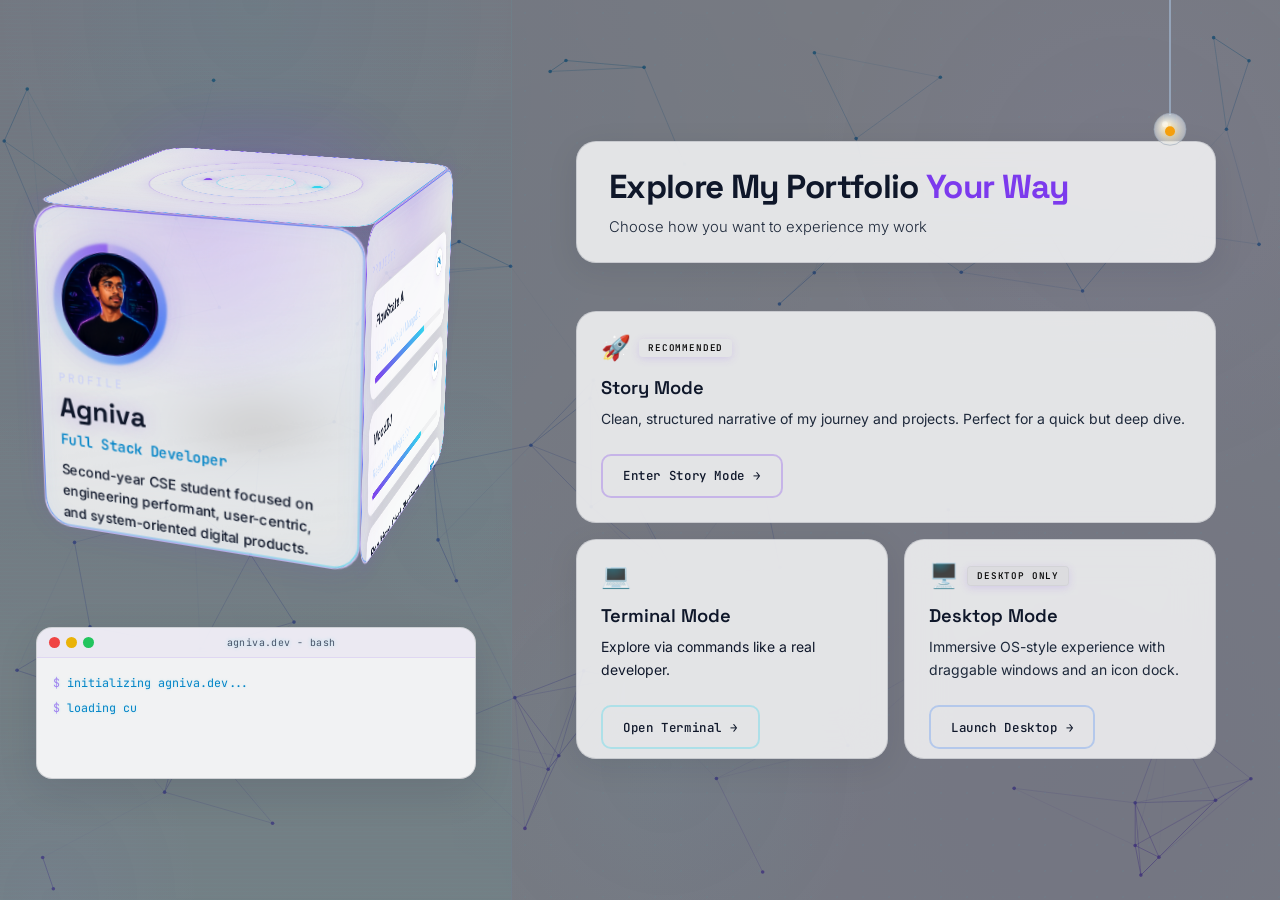
==== commit dede057b: "added ide mode v1" ====
--- a/index.html
+++ b/index.html
@@ -210,7 +210,7 @@
                 Immersive OS-style experience with draggable windows
                 and an icon dock.
               </p>
-              <button class="card-cta" onclick="switchMode('desktop')"
+              <button class="card-cta" onclick="window.location.href='ui/ide/ide.html'"
                 aria-label="Launch Desktop Mode - requires a large screen">
                 Launch Desktop
                 <span class="cta-arrow" aria-hidden="true">→</span>
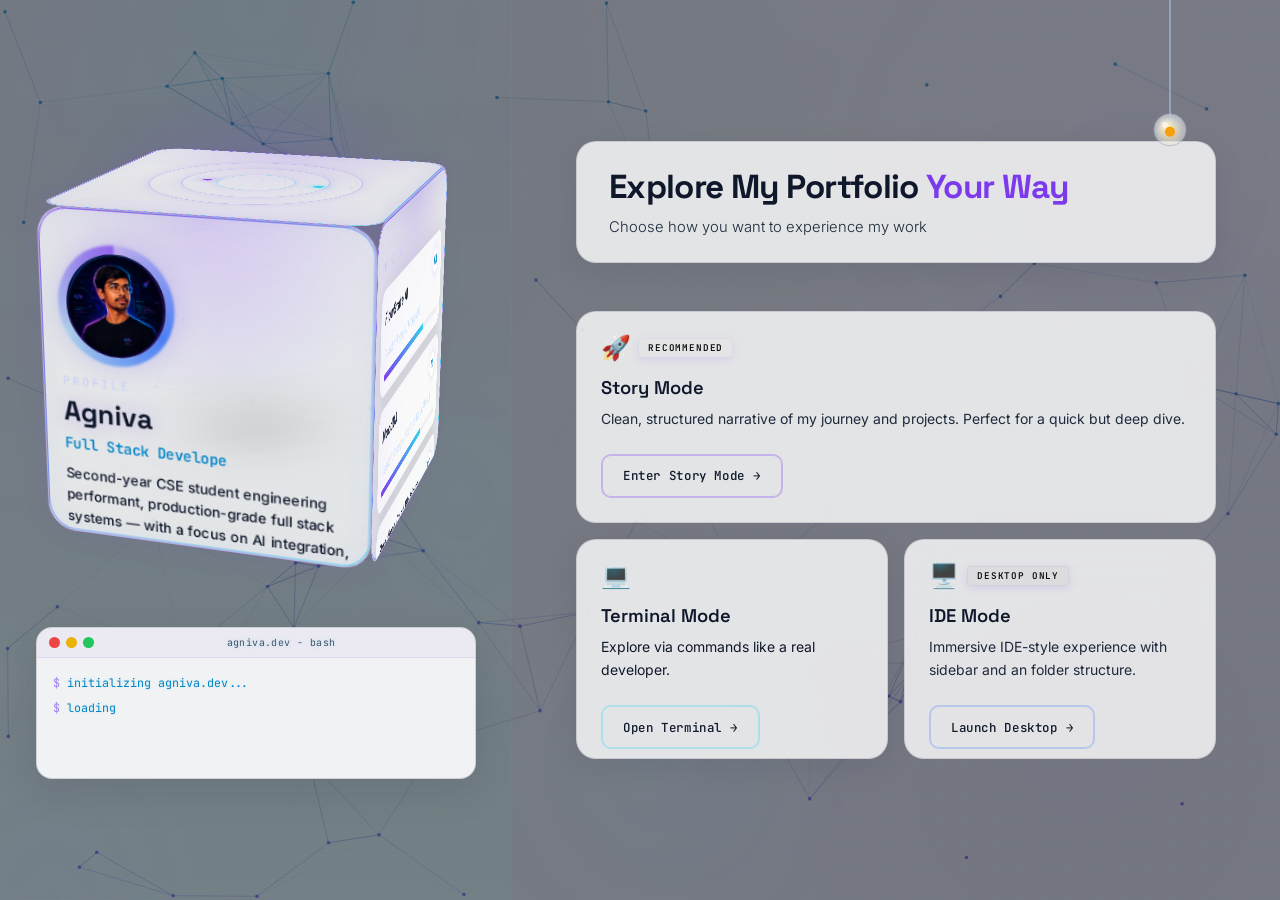
==== commit c1954d01: "added logo for page title" ====
--- a/index.html
+++ b/index.html
@@ -5,9 +5,9 @@
   <meta charset="UTF-8" />
   <meta name="viewport" content="width=device-width, initial-scale=1.0" />
   <meta name="description"
-    content="Agniva Hait — Full Stack Developer Portfolio. Explore via Story, Terminal, or Desktop mode." />
+    content="Agniva Hait — Portfolio" />
   <title>Agniva · Portfolio</title>
-
+   <link rel="icon" type="image/png" href="assets/agniva.png">
   <link rel="preconnect" href="https://fonts.googleapis.com" />
   <link rel="preconnect" href="https://fonts.gstatic.com" crossorigin />
   <link
@@ -205,10 +205,10 @@
                 <span class="card-icon" aria-hidden="true">🖥️</span>
                 <span class="card-badge card-badge--muted">Desktop Only</span>
               </div>
-              <h3 class="card-title">Desktop Mode</h3>
+              <h3 class="card-title">IDE Mode</h3>
               <p class="card-desc">
-                Immersive OS-style experience with draggable windows
-                and an icon dock.
+                Immersive IDE-style experience with sidebar
+                and an folder structure.
               </p>
               <button class="card-cta" onclick="window.location.href='ui/ide/ide.html'"
                 aria-label="Launch Desktop Mode - requires a large screen">
